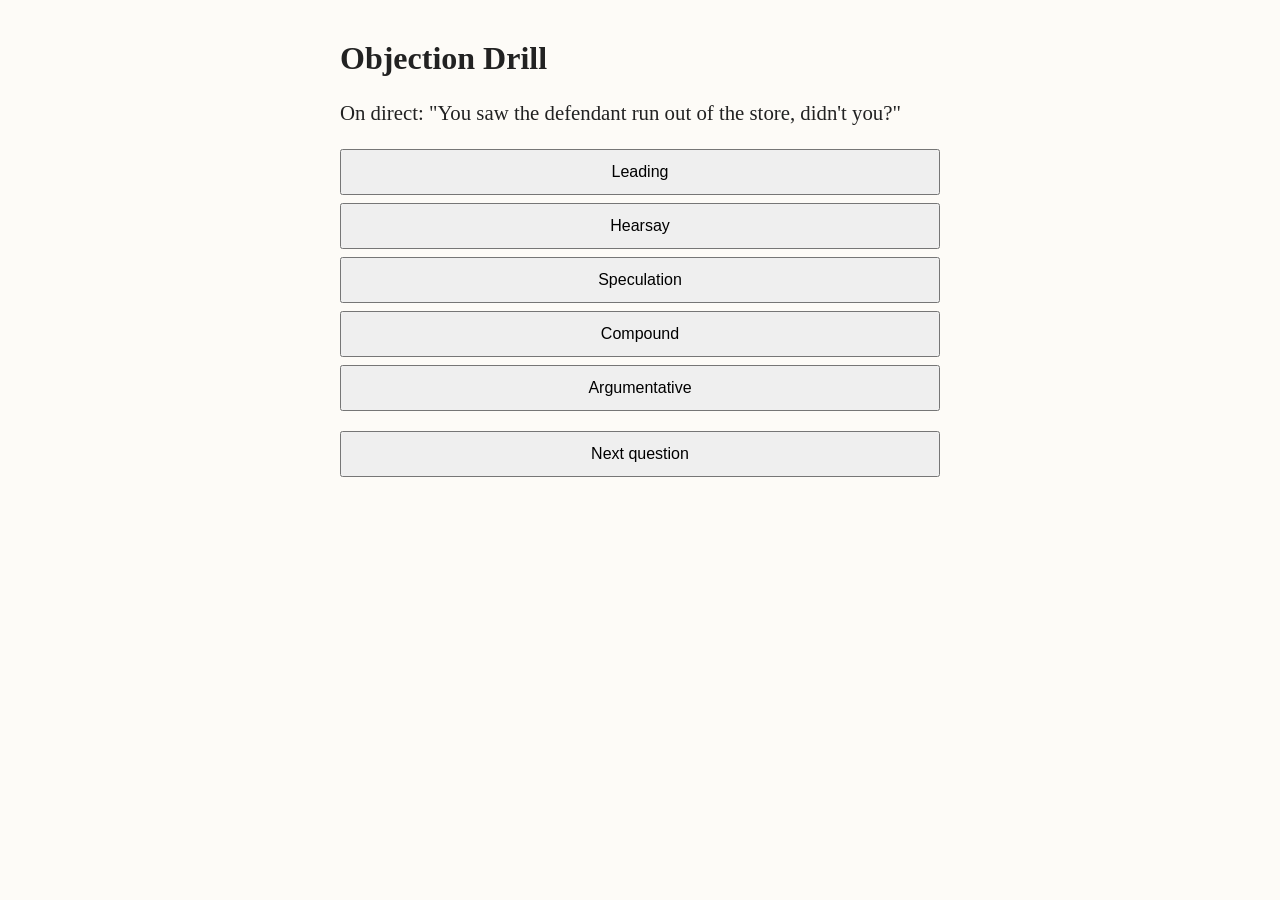
==== index.html @ 7ae77b02 "Rename objection-drill.index.html to index.html" ====
<!DOCTYPE html>
<html>
<head>
  <meta charset="utf-8">
  <meta name="viewport" content="width=device-width, initial-scale=1">
  <title>Objection Drill</title>
  <style>
    body { font-family: Georgia, serif; max-width: 600px; margin: 40px auto; padding: 0 16px; background: #fdfbf7; color: #222; }
    #question { font-size: 1.3em; margin: 24px 0; }
    button { display: block; width: 100%; margin: 8px 0; padding: 12px; font-size: 1em; cursor: pointer; }
    #feedback { margin-top: 20px; font-weight: bold; }
  </style>
</head>
<body>
  <h1>Objection Drill</h1>
  <p id="question"></p>
  <div id="choices"></div>
  <p id="feedback"></p>
  <button id="next" onclick="nextQuestion()">Next question</button>

  <script>
    // ---- STEP 1: THE DATA ----
    // This is like a Python list of dictionaries.
    // In Python: questions = [{"text": "...", "answer": "..."}, ...]
    const questions = [
      { text: "On direct: \"You saw the defendant run out of the store, didn't you?\"", answer: "Leading" },
      { text: "\"What did your neighbor tell you about the fight?\"", answer: "Hearsay" },
      { text: "\"What was the defendant thinking when he left?\"", answer: "Speculation" },
      { text: "\"Isn't it true you were at the bar, and you had five drinks?\"", answer: "Compound" },
      { text: "\"How can you possibly expect the jury to believe that?\"", answer: "Argumentative" }
    ];

    const objections = ["Leading", "Hearsay", "Speculation", "Compound", "Argumentative"];

    let current = 0;   // which question we're on (like an index in Python)

    // ---- STEP 2: SHOW A QUESTION ----
    // A function, just like Python's "def show_question():"
    function showQuestion() {
      const q = questions[current];
      document.getElementById("question").textContent = q.text;
      document.getElementById("feedback").textContent = "";

      const box = document.getElementById("choices");
      box.innerHTML = "";                      // clear old buttons

      for (const name of objections) {         // Python: for name in objections:
        const btn = document.createElement("button");
        btn.textContent = name;
        btn.onclick = function () { checkAnswer(name); };
        box.appendChild(btn);
      }
    }

    // ---- STEP 3: CHECK THE ANSWER ----
    function checkAnswer(choice) {
      const correct = questions[current].answer;
      const feedback = document.getElementById("feedback");
      if (choice === correct) {                // Python: if choice == correct:
        feedback.textContent = "Sustained! Correct: " + correct;
      } else {
        feedback.textContent = "Overruled. The answer was: " + correct;
      }
    }

    // ---- STEP 4: MOVE ON ----
    function nextQuestion() {
      current = (current + 1) % questions.length;   // wraps back to 0 at the end
      showQuestion();
    }

    showQuestion();   // run once when the page loads
  </script>
</body>
</html>
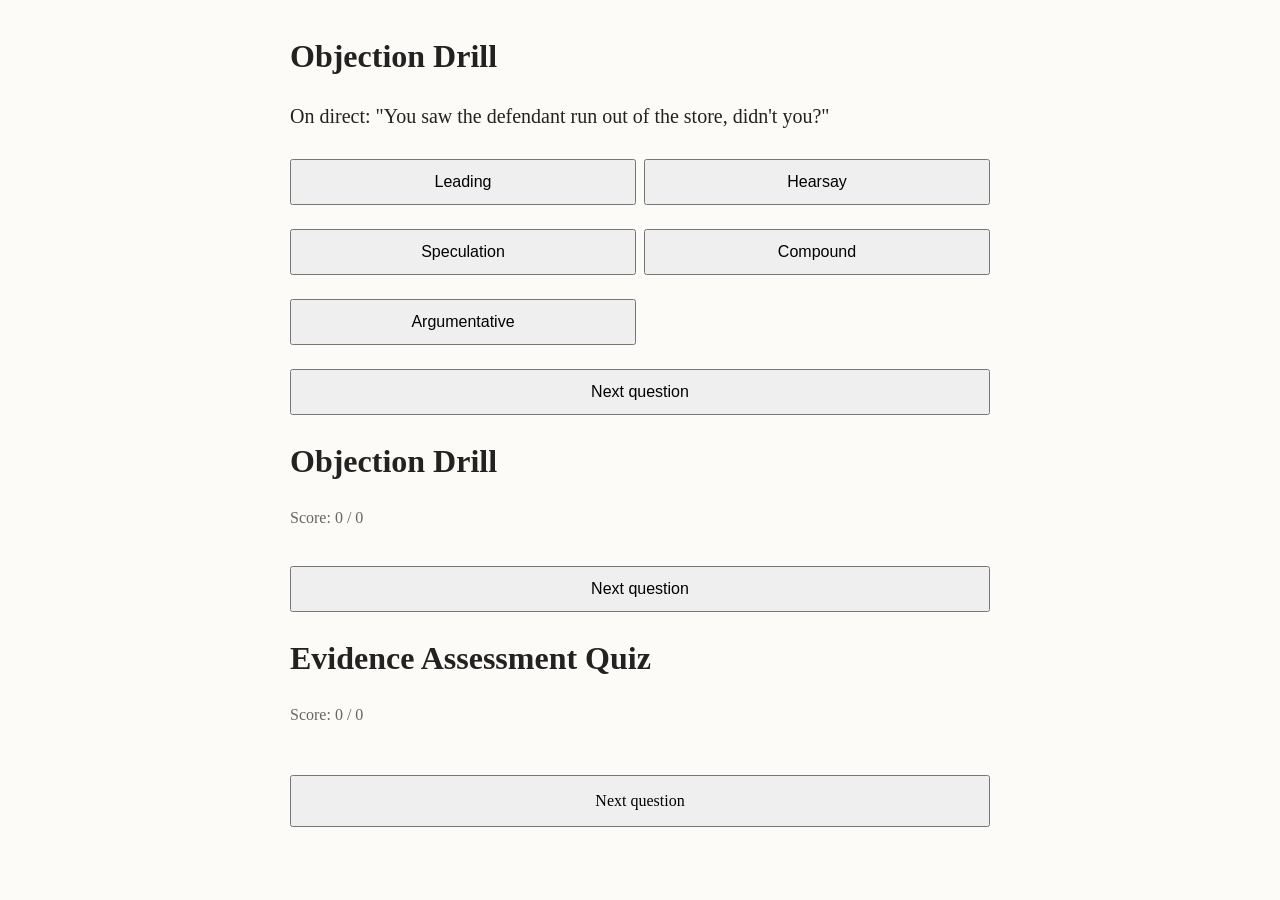
==== commit 573e038f: "Update print statement from 'Hello' to 'Goodbye'" ====
--- a/index.html
+++ b/index.html
@@ -71,5 +71,787 @@
 
     showQuestion();   // run once when the page loads
   </script>
+  <!DOCTYPE html>
+<html>
+<head>
+  <meta charset="utf-8">
+  <meta name="viewport" content="width=device-width, initial-scale=1">
+  <title>Objection Drill</title>
+  <style>
+    body { font-family: Georgia, serif; max-width: 640px; margin: 32px auto; padding: 0 16px; background: #fdfbf7; color: #222; }
+    #question { font-size: 1.25em; margin: 20px 0; }
+    #choices { display: grid; grid-template-columns: 1fr 1fr; gap: 8px; }   /* NEW: 2-column buttons */
+    button { padding: 12px; font-size: 1em; cursor: pointer; }
+    #next { display: block; width: 100%; margin-top: 16px; }
+    #feedback { margin-top: 20px; font-weight: bold; }
+    #score { color: #666; }
+    #missed li { margin-bottom: 8px; }
+  </style>
+</head>
+<body>
+  <h1>Objection Drill</h1>
+  <p id="score">Score: 0 / 0</p>
+  <p id="question"></p>
+  <div id="choices"></div>
+  <p id="feedback"></p>
+  <p id="explain"></p>
+  <ul id="missed"></ul>                          <!-- NEW: review list at end of round -->
+  <button id="next" onclick="nextQuestion()">Next question</button>
+
+  <script>
+    // ---- STEP 1: THE DATA ----
+    // To add a question: copy one { ... } block, paste it, edit it, and keep the commas between blocks.
+    const questions = [
+      // Leading
+      { text: "On direct: \"You saw the defendant run out of the store, didn't you?\"",
+        answer: "Leading", rule: "FRE 611(c)",
+        why: "The question suggests the answer. Leading questions generally aren't allowed on direct." },
+      { text: "On direct: \"The light was red when the car entered the intersection, correct?\"",
+        answer: "Leading", rule: "FRE 611(c)",
+        why: "The attorney is supplying the fact (red light) and asking the witness to agree." },
+
+      // Hearsay
+      { text: "\"What did your neighbor tell you about the fight?\"",
+        answer: "Hearsay", rule: "FRE 801(c), 802",
+        why: "It asks for an out-of-court statement, offered to prove what happened in the fight." },
+      { text: "\"What did your coworker tell you the next day about who took the money?\"",
+        answer: "Hearsay", rule: "FRE 801(c), 802",
+        why: "An out-of-court statement offered to prove who took the money, made a day later, so no obvious exception applies." },
+
+      // Speculation
+      { text: "\"What was the defendant thinking when he left?\"",
+        answer: "Speculation", rule: "FRE 602",
+        why: "The witness has no personal knowledge of what's in someone else's head." },
+      { text: "\"Why do you think your boss fired Ms. Lee?\"",
+        answer: "Speculation", rule: "FRE 602",
+        why: "It asks the witness to guess at another person's motive." },
+
+      // Compound
+      { text: "\"Isn't it true you were at the bar, and you had five drinks?\"",
+        answer: "Compound", rule: "FRE 611(a)",
+        why: "Two questions in one. A single \"yes\" wouldn't tell the jury which part it answers." },
+      { text: "\"Did you lock the door and turn on the alarm before you left?\"",
+        answer: "Compound", rule: "FRE 611(a)",
+        why: "Two separate facts. The witness might have done one but not the other." },
+
+      // Argumentative
+      { text: "On cross: \"How can you possibly expect the jury to believe that?\"",
+        answer: "Argumentative", rule: "FRE 611(a)",
+        why: "It argues with the witness instead of asking for facts." },
+      { text: "On cross: \"You're just making this up as you go, aren't you?\"",
+        answer: "Argumentative", rule: "FRE 611(a)",
+        why: "It attacks the witness rather than asking about a fact. Save that for closing." },
+
+      // Relevance
+      { text: "In a car-accident trial: \"What's your favorite sports team?\"",
+        answer: "Relevance", rule: "FRE 401, 402",
+        why: "It doesn't make any fact of consequence in the case more or less likely." },
+      { text: "In a theft trial: \"How many siblings do you have?\"",
+        answer: "Relevance", rule: "FRE 401, 402",
+        why: "Nothing connects the witness's family size to whether the theft happened." },
+
+      // Narrative
+      { text: "On direct: \"Tell the jury everything that happened that whole week.\"",
+        answer: "Narrative", rule: "FRE 611(a)",
+        why: "It invites a long, open-ended story, so opposing counsel can't object to problems before they come out." },
+
+      // Asked and answered
+      { text: "The witness has already said twice that the car was blue. Again: \"What color was the car?\"",
+        answer: "Asked and Answered", rule: "FRE 611(a)",
+        why: "Repeating a question that's already been answered wastes time and can badger the witness." },
+
+      // Foundation
+      { text: "With no questions about it first: \"Your Honor, I move Exhibit 4, a text message, into evidence.\"",
+        answer: "Lack of Foundation", rule: "FRE 901",
+        why: "No witness has authenticated the exhibit, e.g. who sent it and how they know." },
+
+      // Character evidence
+      { text: "Assault trial. The prosecutor asks, before the defense has offered any character evidence: \"What is the defendant's reputation for violence?\"",
+        answer: "Improper Character", rule: "FRE 404(a)",
+        why: "The prosecution can't use bad character to show the defendant acted that way, unless the defense opens the door first." },
+
+      // Beyond the scope
+      { text: "Direct covered only what the witness saw at the crash. On cross: \"Tell us about your business deals with the plaintiff last year.\"",
+        answer: "Beyond the Scope", rule: "FRE 611(b)",
+        why: "Cross is limited to the subject of direct, plus credibility." },
+
+      // Vague
+      { text: "\"Did you see him around then?\"",
+        answer: "Vague", rule: "FRE 611(a)",
+        why: "\"Him\" and \"around then\" are unclear, so the answer won't mean anything definite." }
+    ];
+
+    const objections = ["Leading", "Hearsay", "Speculation", "Compound", "Argumentative",
+                        "Relevance", "Narrative", "Asked and Answered", "Lack of Foundation",
+                        "Improper Character", "Beyond the Scope", "Vague"];
+
+    // Shuffle the questions (like random.shuffle in Python)
+    questions.sort(() => Math.random() - 0.5);
+
+    let current = 0;
+    let right = 0;
+    let attempts = 0;
+    let answered = false;
+    let missed = [];     // NEW: an empty list, like missed = [] in Python
+
+    // ---- STEP 2: SHOW A QUESTION ----
+    function showQuestion() {
+      const q = questions[current];
+      document.getElementById("question").textContent =
+        "(" + (current + 1) + " of " + questions.length + ") " + q.text;
+      document.getElementById("feedback").textContent = "";
+      document.getElementById("explain").textContent = "";
+      document.getElementById("missed").innerHTML = "";
+      document.getElementById("next").textContent = "Next question";
+      answered = false;
+
+      const box = document.getElementById("choices");
+      box.innerHTML = "";
+      for (const name of objections) {
+        const btn = document.createElement("button");
+        btn.textContent = name;
+        btn.onclick = function () { checkAnswer(name); };
+        box.appendChild(btn);
+      }
+    }
+
+    // ---- STEP 3: CHECK THE ANSWER ----
+    function checkAnswer(choice) {
+      if (answered) return;
+      answered = true;
+      attempts = attempts + 1;
+
+      const q = questions[current];
+      const feedback = document.getElementById("feedback");
+      if (choice === q.answer) {
+        right = right + 1;
+        feedback.textContent = "Sustained! " + q.answer + " (" + q.rule + ")";
+      } else {
+        feedback.textContent = "Overruled. The answer was " + q.answer + " (" + q.rule + ")";
+        missed.push(q);  // NEW: push = Python's append
+      }
+      document.getElementById("explain").textContent = q.why;
+      document.getElementById("score").textContent = "Score: " + right + " / " + attempts;
+    }
+
+    // ---- STEP 4: MOVE ON ----
+    function nextQuestion() {
+      current = current + 1;
+      if (current < questions.length) {
+        showQuestion();
+      } else {
+        endRound();
+      }
+    }
+
+    // ---- STEP 5: END OF ROUND ----
+    function endRound() {
+      document.getElementById("question").textContent =
+        "Round over! You got " + right + " out of " + questions.length + ".";
+      document.getElementById("choices").innerHTML = "";
+      document.getElementById("feedback").textContent =
+        missed.length > 0 ? "Review the ones you missed:" : "Perfect round!";
+      document.getElementById("explain").textContent = "";
+
+      // NEW: list each missed question with its answer
+      const list = document.getElementById("missed");
+      list.innerHTML = "";
+      for (const q of missed) {
+        const item = document.createElement("li");
+        item.textContent = q.text + " → " + q.answer + " (" + q.rule + ")";
+        list.appendChild(item);
+      }
+
+      // Reset for the next round
+      questions.sort(() => Math.random() - 0.5);
+      current = -1;
+      right = 0;
+      attempts = 0;
+      missed = [];
+      document.getElementById("score").textContent = "Score: 0 / 0";
+      document.getElementById("next").textContent = "Play again";
+    }
+
+    showQuestion();
+  </script>
 </body>
 </html>
+</body>
+</html>
+<!DOCTYPE html>
+<html>
+<head>
+  <meta charset="utf-8">
+  <meta name="viewport" content="width=device-width, initial-scale=1">
+  <title>Evidence Assessment Quiz</title>
+  <style>
+    body { font-family: Georgia, serif; max-width: 700px; margin: 32px auto; padding: 0 16px; background: #fdfbf7; color: #222; line-height: 1.5; }
+    #stem { white-space: pre-wrap; margin: 16px 0; }
+    .choice { display: block; width: 100%; text-align: left; margin: 8px 0; padding: 12px; font: inherit; cursor: pointer; background: #fff; border: 1px solid #bbb; border-radius: 6px; }
+    .choice.right { background: #dff3e1; border-color: #3a8a45; }
+    .choice.wrong { background: #f8dede; border-color: #b33; }
+    #feedback { font-weight: bold; margin-top: 16px; }
+    #check { background: #fff4d6; border-left: 4px solid #d9a400; padding: 8px 12px; display: none; }
+    #score { color: #666; }
+    .nav { display: flex; gap: 8px; margin-top: 16px; }
+    .nav button { flex: 1; padding: 12px; font: inherit; cursor: pointer; }
+    #missed li { margin-bottom: 10px; }
+  </style>
+</head>
+<body>
+  <h1>Evidence Assessment Quiz</h1>
+  <p id="score">Score: 0 / 0</p>
+  <p id="progress"></p>
+  <div id="stem"></div>
+  <div id="choices"></div>
+  <p id="feedback"></p>
+  <p id="explain"></p>
+  <p id="check"></p>
+  <ul id="missed"></ul>
+  <div class="nav">
+    <button id="next" onclick="nextQuestion()">Next question</button>
+    <button id="retry" onclick="retryMissed()" style="display:none">Retry missed only</button>
+  </div>
+
+  <script>
+    // ---- THE DATA ----
+    // Each question: n (number), stem, choices (A-D), answer (0=A, 1=B, 2=C, 3=D),
+    // rule, why, and check (a note if the answer key should be double-checked, or null).
+    const allQuestions = [
+ {
+  "n": 1,
+  "stem": "While driving to work, a woman was rear-ended when she pulled up to a stoplight. The woman suffered serious injuries to her neck, and she was forced to miss several months of work. She sued the driver of the other vehicle for damages resulting from her physical injuries and loss of income. At trial, the woman’s attorney calls the defendant’s coworker to the stand. In response to an unrelated question, the coworker testifies that the defendant is careless when he drives. The defendant’s attorney objects and moves to strike the testimony.\n\nThe motion to strike should be",
+  "choices": [
+   "granted since the testimony suggests a propensity and is unduly prejudicial.",
+   "granted because the testimony is irrelevant.",
+   "denied because the objection was late.",
+   "denied because propensity evidence is admissible when character is at issue."
+  ],
+  "answer": 0,
+  "rule": "FRE 404(a)(1)",
+  "why": "Testimony that the defendant is a careless driver is character evidence offered to show he acted carelessly this time. That's barred propensity evidence, and character isn't an element of a negligence claim.",
+  "check": null
+ },
+ {
+  "n": 2,
+  "stem": "A plaintiff sued a defendant for battery. The plaintiff and the defendant were in a barroom altercation, during which the defendant punched the plaintiff in the chest. Prior to trial, the defendant concedes the plaintiff’s damages, and only contests liability. At trial, the plaintiff’s attorney attempts to introduce pictures of the plaintiff’s injuries. The defense attorney objects.\n\nUnder California law, the proffered evidence should be",
+  "choices": [
+   "excluded because it is irrelevant.",
+   "excluded because it is prejudicial to the defendant.",
+   "admitted because the defendant did not concede damages in her answer to the plaintiff’s complaint.",
+   "admitted because the pictures are probative of the severity of the plaintiff’s injuries."
+  ],
+  "answer": 0,
+  "rule": "Cal. Evid. Code §§ 210, 350",
+  "why": "Under California law, relevant evidence must bear on a disputed fact. The defendant conceded damages, so photos offered to show the injuries go to an undisputed issue and are irrelevant.",
+  "check": "California-specific. Under the FRE, conceded facts can still be relevant (403 does the work instead)."
+ },
+ {
+  "n": 3,
+  "stem": "A defendant was charged with possession of a controlled substance with intent to sell. The defendant denies that he possessed a controlled substance. At trial, during its case-in-chief, the prosecution proffers evidence that the defendant was previously convicted in federal court of selling a controlled substance in interstate commerce. Defense counsel objects.\n\nThe trial court should",
+  "choices": [
+   "overrule the objection because the evidence has probative value.",
+   "overrule the objection because the evidence shows the plaintiff’s propensity to commit related offenses.",
+   "overrule the objection because the defendant opened the door to the evidence.",
+   "sustain the objection."
+  ],
+  "answer": 3,
+  "rule": "FRE 404(b)(1)",
+  "why": "The prior conviction is offered in the case-in-chief to show the defendant is the kind of person who deals drugs. That's propensity. He hasn't testified or offered character evidence, so the door isn't open.",
+  "check": null
+ },
+ {
+  "n": 4,
+  "stem": "A man was injured while riding a rollercoaster. The man sued the ride’s operator, claiming that she failed to properly secure his over-the-shoulder restraint. The operator filed a third-party complaint against the rollercoaster’s manufacturer, alleging a product defect. At trial, the operator plans to introduce video footage from a security camera. The operator makes an offer of proof, claiming that the footage shows that on the 50 occasions leading up to the accident, she properly fastened riders’ restraints and double-checked that they were secure. The video cuts out just as the man is boarding the ride, and thus does not confirm if the operator properly secured the man’s restraint on the subject occasion.\n\nThe video footage should be",
+  "choices": [
+   "admitted because it tends to prove the operator’s habit of properly securing riders’ restraints.",
+   "admitted because it shows the operator is a responsible and careful employee.",
+   "excluded because evidence of specific acts of conduct is inadmissible.",
+   "excluded because it is irrelevant to the operator’s interactions with the man who was injured."
+  ],
+  "answer": 0,
+  "rule": "FRE 406",
+  "why": "Fifty consecutive, consistent instances of the same specific act show a routine practice, which is habit. Habit is admissible to prove she acted the same way on this occasion.",
+  "check": null
+ },
+ {
+  "n": 5,
+  "stem": "While shopping in the garden section of a home improvement store, the plaintiff slipped and fell in a puddle of water, injuring her knee and back. Plaintiff sued the store for negligence. The store claimed the plaintiff was comparatively negligent. At trial, during cross-examination, the defendant’s attorney asks the plaintiff, “Isn’t it true that you were running through the aisle when you fell?” The plaintiff’s attorney objects to the form of the question.\n\nThe trial judge should",
+  "choices": [
+   "sustain the objection because the question is argumentative.",
+   "sustain the objection because the question is leading.",
+   "overrule the objection because it is permissible on cross-examination.",
+   "overrule the objection because the plaintiff has firsthand knowledge of whether she was running."
+  ],
+  "answer": 2,
+  "rule": "FRE 611(c)",
+  "why": "Leading questions are ordinarily allowed on cross-examination. Nothing about this question is argumentative.",
+  "check": null
+ },
+ {
+  "n": 6,
+  "stem": "A patient was seriously injured during a routine cataract surgery. The patient sued the eye surgeon for medical malpractice, alleging that the doctor failed to use the applicable standard of care when conducting the surgery. While questioning a fellow ophthalmologist at the defendant’s practice, the patient’s attorney asks, “Doctor, among your colleagues, is the defendant considered to be an ordinarily skillful and learned ophthalmologist?”\n\nThe question is",
+  "choices": [
+   "proper because the solicited testimony would tend to make it more or less likely that the defendant was negligent when he conducted the surgery.",
+   "proper because the plaintiff may solicit reputation testimony in his case-in-chief.",
+   "improper because the witness’s answer would be irrelevant.",
+   "improper because the solicited testimony is prohibited character evidence."
+  ],
+  "answer": 3,
+  "rule": "FRE 404(a)(1), 405",
+  "why": "Reputation among colleagues for being 'skillful and learned' is character evidence offered to prove the doctor acted with care during this surgery. Character isn't an element of malpractice, so it's barred.",
+  "check": null
+ },
+ {
+  "n": 7,
+  "stem": "A defendant was charged with murder. The defendant is a butcher by trade, and it is crucial to the prosecution’s case to prove that the victim was stabbed to death with a butcher’s knife. The prosecution calls a police officer to the stand. The deputy district attorney marks a photograph of the murder victim for identification and is ready to question the officer. Before the prosecutor proceeds, defense counsel objects to the use of the photo, which shows 14 stab wounds to the victim’s body. Defense counsel points to other evidence that has definitively established that the victim was stabbed with a butcher’s knife.\n\nThe photo is",
+  "choices": [
+   "admissible for the limited purpose of showing that the stab wounds resulted from a butcher’s knife.",
+   "admissible because it is relevant to the prosecution’s case, and all relevant evidence is admissible.",
+   "admissible because the photo would not be cumulative or prejudicial.",
+   "inadmissible under Federal Rule of Evidence 403."
+  ],
+  "answer": 3,
+  "rule": "FRE 403",
+  "why": "Other evidence has already definitively proved the butcher-knife point, so the photo's probative value is minimal. The gruesome 14-wound image creates a danger of unfair prejudice and is cumulative.",
+  "check": null
+ },
+ {
+  "n": 8,
+  "stem": "A defendant was charged with a gang-related murder. The defendant is accused of shooting a member of a rival gang in a drive-by. At trial, the prosecution introduced evidence that plainly established that the defendant holds a deep animosity toward members of the rival gang. The prosecutor then calls a witness to the stand, and attempts to solicit testimony that, on a separate occasion, the defendant assaulted a member of the rival gang, causing him serious bodily injury. Defense counsel objects, and the prosecutor replies that the testimony shows motive.\n\nThe testimonial evidence should be",
+  "choices": [
+   "admitted as probative of a fact of consequence to the case.",
+   "excluded because evidence of past bad acts may never be introduced.",
+   "excluded because its probative value is substantially outweighed by the danger of unfair prejudice and needlessly presenting cumulative evidence.",
+   "excluded for violating the propensity rule."
+  ],
+  "answer": 2,
+  "rule": "FRE 403, 404(b)(2)",
+  "why": "Motive is a proper 404(b) purpose, but motive has already been plainly established. The prior assault adds little and carries heavy prejudice, so 403 excludes it as cumulative and unfairly prejudicial.",
+  "check": null
+ },
+ {
+  "n": 9,
+  "stem": "A woman was driving down an interstate highway when a man swerved into her lane, causing a crash. The woman suffered physical injuries and damage to her vehicle.\n\nOne month after the accident, the man sent the woman a letter, in which he stated, “Please send me the bill for any medical expenses your insurance failed to cover. I’m also willing to talk with you about any other financial harm you’ve suffered. I’m sure we can reach an agreement here and avoid the hassle of going to court.”\n\nThe woman later filed a lawsuit, claiming the man’s negligence caused the automobile accident.\n\nAt trial, the plaintiff attempts to introduce the letter she received from the man. The defense objects.\n\nThe evidence should be",
+  "choices": [
+   "admitted because the evidence is probative.",
+   "admitted because the evidence makes it more likely that the man caused the accident, since it tends to prove consciousness of guilt.",
+   "excluded because the evidence is not admissible to prove the plaintiff’s claim or liability for her injuries.",
+   "excluded because the evidence does not comply with the Best Evidence Rule."
+  ],
+  "answer": 2,
+  "rule": "FRE 408, 409",
+  "why": "The letter offers to pay medical expenses (409) and proposes a settlement to avoid court (408). Neither is admissible to prove liability.",
+  "check": null
+ },
+ {
+  "n": 10,
+  "stem": "A judge attended a local men’s club meeting. In introducing the judge to the club’s members, the club president said, “Gentlemen, I take great pleasure in presenting the judge, who we all know is the best judge money can buy!”\n\nThe judge sued the club president for slander. If the club president pleads truth as a defense, he may NOT properly introduce evidence to show",
+  "choices": [
+   "the judge has a reputation for dishonesty in the community.",
+   "the judge was convicted of bribery three years earlier.",
+   "the judge, though not convicted, embezzled money from a former employer before being elected to the bench.",
+   "the judge was convicted for felony assault 12 years earlier."
+  ],
+  "answer": 3,
+  "rule": "FRE 405(b), 401",
+  "why": "The statement accuses the judge of being corrupt, so his character for honesty is an essential element of the truth defense and may be proved by reputation, opinion or specific acts. A felony assault conviction says nothing about corruption, so it's irrelevant.",
+  "check": null
+ },
+ {
+  "n": 11,
+  "stem": "A man is on trial for securities fraud. He takes the stand to testify on his own behalf. On direct examination, the defense attorney proffers evidence of the man’s good character.\n\nUpon objection by the prosecution, which of the following statements is correct?",
+  "choices": [
+   "The defendant may introduce evidence to show that he is generous.",
+   "The defendant may introduce evidence to show that he is honest.",
+   "The defendant may not introduce evidence to show honesty because character evidence is inadmissible.",
+   "The defendant may not introduce evidence of generosity unless it is inquired into on cross-examination."
+  ],
+  "answer": 1,
+  "rule": "FRE 404(a)(2)(A)",
+  "why": "A criminal defendant may offer evidence of a pertinent character trait. Honesty is pertinent to securities fraud. Generosity isn't.",
+  "check": null
+ },
+ {
+  "n": 12,
+  "stem": "A defendant was charged with possession of a controlled substance. The defendant concedes possession, but contends that he was unaware the substance was a controlled substance. At trial, the prosecution proffers evidence that the defendant sold controlled substances on two prior occasions. The court agrees that the evidence is admissible to show the defendant’s knowledge.\n\nUnder California law, which of the following statements is correct?",
+  "choices": [
+   "The evidence is admissible only if the jury could reasonably conclude beyond a reasonable doubt that the defendant committed the prior offenses.",
+   "The evidence is admissible, provided that the court finds that the prosecution proved by a preponderance of the evidence that the defendant committed the prior offenses.",
+   "The evidence is admissible if the jury could reasonably find that the defendant committed the prior offenses by a preponderance of the evidence.",
+   "The evidence is admissible only if prosecution proves by clear and convincing evidence that the defendant committed the prior offenses."
+  ],
+  "answer": 2,
+  "rule": "Cal. Evid. Code § 403; People v. Garceau",
+  "why": "Prior acts offered for a non-propensity purpose like knowledge come in if the jury could reasonably find, by a preponderance of the evidence, that the defendant committed them. The FRE standard under Huddleston is the same.",
+  "check": "California-specific. Check your notes on the exact case your professor uses."
+ },
+ {
+  "n": 13,
+  "stem": "A woman is charged with tax fraud. She wishes to offer evidence that she was honest while she was running for mayor. During her political campaign, the woman refused to lie about a psychiatric problem that she had endured in the past, and her honesty cost her the election. The woman was quoted as saying, “If I had lied, I would be mayor today; but that is no way to win an election.”\n\nIf the prosecutor objects, what is the BEST argument he can make to the judge?",
+  "choices": [
+   "Character evidence is not admissible unless character is at issue.",
+   "One incident is insufficient to prove character.",
+   "The evidence is a waste of time.",
+   "This is an impermissible way for the defendant to prove character."
+  ],
+  "answer": 3,
+  "rule": "FRE 405(a)",
+  "why": "When character isn't an essential element, a defendant proves a pertinent trait only by reputation or opinion. Specific instances, like refusing to lie during the campaign, are an improper method.",
+  "check": null
+ },
+ {
+  "n": 14,
+  "stem": "The driver of a vehicle, while making a right turn at a four-way stop, hit a pedestrian in a crosswalk. The pedestrian sued for personal-injury damages. At trial, the driver testifies that he pulled up to the stop sign at a reasonable speed, came to a complete stop, then proceeded to make a right turn. In a follow-up question, the pedestrian’s attorney asks, “After you screeched to a halt, did you look right before making the turn?” Opposing counsel objects.\n\nThe question is",
+  "choices": [
+   "proper because the driver is a hostile witness.",
+   "proper because the driver opened the door to the question.",
+   "improper because it mischaracterizes the driver’s testimony.",
+   "improper because it is ambiguous."
+  ],
+  "answer": 2,
+  "rule": "FRE 611(a)",
+  "why": "The driver testified he stopped at a reasonable speed. 'After you screeched to a halt' mischaracterizes that testimony and assumes a fact not in evidence.",
+  "check": null
+ },
+ {
+  "n": 15,
+  "stem": "In an automobile accident case, the defendant claims that the plaintiff was comparatively negligent by driving at an excessive speed. The defendant’s attorney calls its first witness, who was standing along the side of the road when the parties’ cars collided. The defendant’s attorney asks the witness, “In your estimation, was the plaintiff traveling at a speed of about 50 m.p.h. at the time of the accident?” The plaintiff’s attorney objects.\n\nThe trial judge should",
+  "choices": [
+   "overrule the objection because the judge may take judicial notice of the speed limit within the jurisdiction.",
+   "overrule the objection if the witness has already been shown to be an experienced driver who was able to estimate the approximate speed of moving vehicles.",
+   "sustain the objection if the witness has not been qualified as an expert.",
+   "sustain the objection because the question is leading and the witness is not an adverse witness."
+  ],
+  "answer": 3,
+  "rule": "FRE 611(c)",
+  "why": "This is direct examination of a friendly witness, and the question suggests the answer (50 m.p.h.). Lay witnesses can estimate speed under 701, but the form of this question is leading.",
+  "check": null
+ },
+ {
+  "n": 16,
+  "stem": "A defendant was charged with killing a victim at a rest stop. The defendant claimed that he acted in self-defense when he was attacked by the victim. At trial, the defendant calls a witness who testifies that he saw the altercation and that the victim was the first aggressor. The witness further testifies that he has known the defendant for 10 years and that the defendant is a peaceable man. The prosecutor then offers the testimony of the victim’s brother-in-law, who proposes to testify that the victim was a peaceable person.\n\nUpon objection by defense counsel, the brother-in-law’s testimony is",
+  "choices": [
+   "admissible for the purpose of repudiating the defendant’s contention that he was a peaceable person.",
+   "admissible for the purpose of rebutting the defendant’s claim that the victim was the first aggressor.",
+   "inadmissible because the victim’s character cannot be proved by the brother-in-law’s opinion testimony.",
+   "inadmissible because the defendant did not directly attack the victim’s character."
+  ],
+  "answer": 1,
+  "rule": "FRE 404(a)(2)(C)",
+  "why": "In a homicide case, once the defense offers evidence that the victim was the first aggressor, the prosecution may offer evidence of the victim's peacefulness to rebut it. Opinion testimony is a proper form.",
+  "check": null
+ },
+ {
+  "n": 17,
+  "stem": "A defendant is charged with armed robbery. The prosecution introduces evidence that the perpetrator, wearing a mask, robbed the victim at gunpoint at approximately 10 pm. The defendant testifies that he was watching a movie on the night of the robbery, which started at 8:30 pm and ended at 10:45 pm. Defendant’s counsel then attempts to introduce evidence of a movie ticket stub to support the alibi defense. The prosecutor objects, arguing that the ticket stub is irrelevant because it “could have come from anywhere.”\n\nWhich of the following standards should the trial court apply in ruling on the prosecution’s objection?",
+  "choices": [
+   "Whether the evidence conclusively proves that the defendant’s alibi is true.",
+   "Whether the evidence makes it more likely than not that the defendant’s alibi is true.",
+   "Whether the evidence has any tendency to make the defendant’s alibi more probable than it would be without the evidence.",
+   "Whether a reasonable juror would find the evidence to be determinative of whether the defendant’s alibi is true."
+  ],
+  "answer": 2,
+  "rule": "FRE 401",
+  "why": "The relevance threshold is low: any tendency to make a fact of consequence more or less probable. Doubts about where the stub came from go to weight, not admissibility.",
+  "check": null
+ },
+ {
+  "n": 18,
+  "stem": "A defendant is on trial for perjury. She denies making a false statement. The prosecutor, to rebut the defense, calls the defendant’s neighbor to the stand. After the neighbor testifies about his decades-long relationship with the defendant, the prosecutor asks, “Based on your extensive interactions with the defendant, would you say she is a dishonest person?”\n\nThe witness’s answer is",
+  "choices": [
+   "admissible because the trait of honesty is pertinent to the charge of perjury.",
+   "admissible because opinion testimony, unlike specific acts of conduct, is a proper form of character evidence.",
+   "inadmissible because it violates the propensity rule.",
+   "inadmissible because the question lacks foundation."
+  ],
+  "answer": 2,
+  "rule": "FRE 404(a)(1)",
+  "why": "The prosecution can't open the door to a defendant's character. The defendant only denied the charge. She didn't offer evidence of her honesty, so the prosecution can't attack it in rebuttal.",
+  "check": "If the defendant testified, the prosecution could attack her character for truthfulness with opinion testimony under FRE 608(a), which could change the answer."
+ },
+ {
+  "n": 19,
+  "stem": "While shopping at a supermarket, a plaintiff slipped and fell in a puddle of water that had leaked from an ice machine, injuring her knee and back. The plaintiff sued the store for negligence. The store claimed the injury was not reasonably foreseeable, and that the ice machine “had worked properly.” At trial, the plaintiff sought to introduce evidence that the store replaced the ice machine two days after her fall.\n\nHow should the court rule on the admissibility of the evidence of the ice machine’s replacement?",
+  "choices": [
+   "It is admissible because it tends to show that the store was negligent by not replacing the ice machine earlier.",
+   "It is admissible because it shows that the remedial measure was feasible.",
+   "It is inadmissible under the rule regarding remedial measures.",
+   "It is inadmissible under the rule regarding offers to compromise."
+  ],
+  "answer": 2,
+  "rule": "FRE 407",
+  "why": "Replacing the machine is a subsequent remedial measure and can't be used to prove negligence. The store didn't dispute feasibility, so the feasibility exception doesn't apply.",
+  "check": null
+ },
+ {
+  "n": 20,
+  "stem": "A plaintiff sued a defendant for battery. The plaintiff and the defendant were in a barroom altercation, during which the defendant punched the plaintiff in the chest. In her answer to the plaintiff’s complaint, the defendant admitted liability but disputed the plaintiff’s alleged damages. At trial, the defendant’s attorney calls a witness to the stand and asks if the plaintiff pushed the defendant before she punched him. The plaintiff’s attorney objects.\n\nThe objection should be",
+  "choices": [
+   "sustained because the testimony is not probative of whether the defendant acted in self-defense.",
+   "sustained because the testimony is irrelevant.",
+   "overruled because the testimony’s probative value outweighs any potentially adverse effects.",
+   "overruled because self-defense is a defense to the tort of battery."
+  ],
+  "answer": 1,
+  "rule": "FRE 401, 402",
+  "why": "The defendant admitted liability, so whether the plaintiff pushed first (self-defense) no longer bears on any disputed issue. Only damages are contested.",
+  "check": null
+ },
+ {
+  "n": 21,
+  "stem": "A plaintiff was the varsity boys’ basketball coach at a local high school. After the second game of the season, the plaintiff was suddenly dismissed as the coach for undisclosed reasons. After the dismissal was made public, the local newspaper ran an article discussing the plaintiff’s tenure as coach. The article, which was written by the sports editor, stated, “The plaintiff was a bad role model and morally unfit for the coaching job.”\n\nThe plaintiff brought suit against the newspaper for defamation. At trial, the plaintiff called a player on the basketball team to testify that the plaintiff “was a good role model respected by the players.” In presenting its evidence, the newspaper calls a witness to testify. The witness proposes to testify that he saw the plaintiff give beer to players on three occasions after victories.\n\nUpon objection by the plaintiff’s attorney, the witness’s testimony is",
+  "choices": [
+   "admissible for impeachment purposes only.",
+   "admissible as substantive evidence.",
+   "inadmissible because testifying about specific instances of conduct is an impermissible method of proving character.",
+   "inadmissible to prove character, but admissible for the purpose of showing intent."
+  ],
+  "answer": 1,
+  "rule": "FRE 405(b)",
+  "why": "The article called the plaintiff a bad role model who was morally unfit. When the newspaper pleads truth, the plaintiff's character is an essential element, so specific instances like giving players beer are admissible as substantive evidence.",
+  "check": null
+ },
+ {
+  "n": 22,
+  "stem": "A defendant was charged with burglary. At approximately 2:30 a.m. on the night of the burglary, a resident of the Green Acres housing development found the defendant climbing into his house through a bedroom window. Upon seeing the resident, the defendant fled. The police arrested the defendant the next day.\n\nAt trial, the defendant testified that he had had too much to drink on the night in question, and that, believing he was outside his own home and had locked himself out, he mistakenly attempted to enter the resident’s home through the unlocked window. In response, the prosecution proposes to introduce evidence that, on two prior occasions, the defendant burglarized the homes of residents of Green Acres. The prosecution makes an offer of proof that, between 2:00 and 3:00 am, the defendant entered the houses of the two prior victims through bedroom windows, then stole the victims’ jewelry.\n\nUpon objection from the defendant’s counsel, what is the BEST counterargument the prosecution can make?",
+  "choices": [
+   "The defendant opened the door to character evidence.",
+   "The evidence shows the defendant’s modus operandi and an absence of mistake.",
+   "The prosecution may introduce evidence of past crimes to show character to rebut the defendant’s testimony.",
+   "The evidence is probative of the defendant’s propensity to commit burglary."
+  ],
+  "answer": 1,
+  "rule": "FRE 404(b)(2)",
+  "why": "The two prior burglaries in the same development, at the same hour, through bedroom windows, are distinctive enough to show modus operandi. They also directly rebut his claim that he entered by mistake.",
+  "check": null
+ },
+ {
+  "n": 23,
+  "stem": "A man was arrested and charged with sexually abusing a child. At trial, in its case-in-chief, the prosecution seeks to introduce evidence that the man was previously involved in very similar cases with other children. The prosecution argues that these past crimes help demonstrate the likelihood that the man molested the child in the present case. Defense counsel objects to the evidence regarding the other children.\n\nThe judge should find the evidence",
+  "choices": [
+   "admissible because the man’s past crimes may be introduced to show that he is more likely to have committed the crime for which he is on trial.",
+   "admissible because character may always be proven with evidence of past criminal acts.",
+   "inadmissible because past crimes may not be introduced to prove disposition to commit certain acts.",
+   "inadmissible because the prosecution cannot introduce evidence of the defendant’s bad character in its case-in-chief."
+  ],
+  "answer": 0,
+  "rule": "FRE 414(a)",
+  "why": "In a criminal child-molestation case, evidence that the defendant committed other child molestation is admissible for any relevant purpose, including propensity.",
+  "check": null
+ },
+ {
+  "n": 24,
+  "stem": "A plaintiff sued a defendant for injuries that the plaintiff suffered when he was struck by the defendant’s car. At trial, the plaintiff testified that he was walking across the street inside a crosswalk at the time the defendant’s car hit him. This incident took place in a jurisdiction that has a statute in effect requiring all motorists to stop and permit pedestrians to cross streets at designated crosswalks.\n\nThe defendant testifies that the plaintiff ran into the street outside the crosswalk. The defendant further testifies that he immediately applied his brakes when he saw the plaintiff dart into the street, but that he couldn’t stop his car in time to avoid hitting the plaintiff. In support of the defendant’s testimony, defense counsel calls a neighbor to testify that she has observed the plaintiff frequently during the many years she has lived on the street, and that the plaintiff “always crosses the street outside the crosswalk.”\n\nThe neighbor’s testimony is likely to be",
+  "choices": [
+   "admitted because it tends to show that the plaintiff was a careless person.",
+   "admitted because it is probative of the plaintiff’s habit of crossing the street outside the crosswalk.",
+   "excluded because it is impermissible evidence of character offered to prove the defendant’s conduct on a particular occasion.",
+   "excluded because the neighbor was not an eyewitness to the accident."
+  ],
+  "answer": 1,
+  "rule": "FRE 406",
+  "why": "'Always crosses the street outside the crosswalk,' observed frequently over many years, describes a specific, routine response to a repeated situation. That's habit, not general character for carelessness.",
+  "check": null
+ },
+ {
+  "n": 25,
+  "stem": "A woman and a defendant are college roommates. With the defendant’s permission, the woman borrowed the defendant’s baseball bat to use in an intramural softball game. During the game, the woman struck out with the bases loaded. Angry at herself, she flung the bat into the nearby crowd. The bat struck a fan in the face and fractured his nose.\n\nThe fan sued the defendant, alleging that she was negligent in lending her bat to her roommate when she knew the roommate was irresponsible with bats. At trial, the fan offers evidence that on three other occasions during the past year, the roommate had negligently thrown bats during other softball games.\n\nThe fan’s proffered evidence is",
+  "choices": [
+   "admissible to show that the roommate was negligent on the occasion during which he was injured.",
+   "admissible to show that the roommate was irresponsible in the use of bats.",
+   "inadmissible as improper character evidence.",
+   "inadmissible because character must be proved by reputation or opinion testimony."
+  ],
+  "answer": 1,
+  "rule": "FRE 405(b)",
+  "why": "In a negligent-entrustment claim, the roommate's irresponsibility with bats is an essential element, since the defendant allegedly knew about it. Specific instances are therefore admissible.",
+  "check": null
+ },
+ {
+  "n": 26,
+  "stem": "A defendant was charged with murder. At trial, in her opening statement, the prosecutor tells the jury that the evidence will show that the defendant broke into an office building and shot the victim at his cubicle. In her case-in-chief, the prosecutor attempts to introduce evidence that, prior to the shooting, the defendant stole the murder weapon and ammunition from a nearby firearm store. The defendant is not charged with theft. Defense counsel objects to the prosecution’s proffered evidence.\n\nThe judge should",
+  "choices": [
+   "admit the evidence if offered to prove that the defendant has a tendency to commit serious crimes.",
+   "exclude the evidence because it is irrelevant.",
+   "exclude the evidence because it violates the Dead Man’s Statute.",
+   "admit the evidence if offered to show the defendant’s planning and preparation."
+  ],
+  "answer": 3,
+  "rule": "FRE 404(b)(2)",
+  "why": "Stealing the gun and ammunition before the shooting shows planning and preparation, which are proper non-propensity purposes.",
+  "check": null
+ },
+ {
+  "n": 27,
+  "stem": "A defendant was arrested and charged with burglarizing a home. At trial, the main issue of contention is the identity of the burglar. The state called a homeowner to testify, but her identification testimony was inconclusive. The homeowner testified that she was asleep during the burglary and awoke as the burglar was fleeing, but she didn’t see the burglar’s face. The prosecution then offers evidence that, at the time of the burglary, the defendant needed money to defend himself against other burglary charges.\n\nThe proffered evidence should be",
+  "choices": [
+   "admitted without restriction as probative of motive.",
+   "admitted, provided that the court instructs the jury to limit the use of the evidence to the defendant’s motive to burglarize.",
+   "excluded as lacking any probative value.",
+   "excluded because its probative value is substantially outweighed by the risk of unfair prejudice."
+  ],
+  "answer": 3,
+  "rule": "FRE 403",
+  "why": "Financial need is weak evidence of motive, since most people need money. Here it also reveals that the defendant faces other burglary charges, so the danger of unfair prejudice substantially outweighs its probative value.",
+  "check": "Close call. Some would argue B (admit with a limiting instruction). Check how your professor treated motive and 403."
+ },
+ {
+  "n": 28,
+  "stem": "A university professor is charged with rape. The professor has known the victim, an office administrator in the History Department, for 15 years, and the two have worked together for nearly 5 years. At trial, the professor’s attorney proffers evidence that, on the night of the alleged rape, the victim had sex with a student.\n\nThe evidence is",
+  "choices": [
+   "admissible to support the defense of consent.",
+   "admissible because, under an exception to the propensity rule, a criminal defendant may always attack the victim’s character.",
+   "admissible if offered to show that the defendant was not the source of the victim’s injuries.",
+   "inadmissible for any purpose."
+  ],
+  "answer": 2,
+  "rule": "FRE 412(b)(1)(A)",
+  "why": "The rape shield rule lets the defense offer specific instances of the victim's sexual behavior to prove someone else was the source of semen, injury or other physical evidence. The consent exception covers only behavior with the defendant.",
+  "check": null
+ },
+ {
+  "n": 29,
+  "stem": "A plaintiff sued a defendant for sexual assault in federal court. Three weeks prior to trial, the defendant filed a motion requesting permission to introduce evidence of the plaintiff’s past sexual behavior. The plaintiff has not placed reputation in controversy.\n\nWhich of the following statements is correct?",
+  "choices": [
+   "The court should deny the motion because the defendant, without good cause, failed to timely file the motion.",
+   "The court should deny the motion if the probative value of the evidence is equal to the danger of unfair prejudice and harm to the plaintiff.",
+   "The court should deny the motion because evidence of past sexual behavior is always inadmissible in civil cases.",
+   "The court should grant the motion and admit the evidence if the defendant intends to introduce it via reputation testimony."
+  ],
+  "answer": 1,
+  "rule": "FRE 412(b)(2), (c)",
+  "why": "In a civil case, the evidence is admissible only if its probative value substantially outweighs the harm to the victim and unfair prejudice. If they're equal, the motion should be denied. Three weeks is timely (at least 14 days before trial), and reputation is admissible only if the victim put it in controversy.",
+  "check": null
+ },
+ {
+  "n": 30,
+  "stem": "Two cars were driving within the legal speed limit as they approached an intersection. There are no traffic lights, stop signs, or warnings posted at the intersection. Both vehicles entered the intersection simultaneously and collided. One of the drivers suffered a broken pelvis as a result of the accident. Although the other driver’s truck was slightly damaged, the other driver did not suffer any physical injuries.\n\nThereafter, the injured driver sued the city for negligence, alleging that the city failed to provide adequate warning at the intersection, which she contended is heavily traveled and particularly dangerous. At trial, the driver offers evidence that, on multiple occasions over the past five years, under substantially similar circumstances and road conditions, several other drivers were involved in similar accidents.\n\nUpon objection by the city’s attorney, the evidence should be",
+  "choices": [
+   "admitted as probative of a fact of consequence to the action.",
+   "admitted because evidence of past negligence is always admissible to prove present negligence.",
+   "excluded because the danger of confusing the issues outweighs its probative value.",
+   "excluded because it does not conclusively prove that the city was negligent."
+  ],
+  "answer": 0,
+  "rule": "FRE 401, 403",
+  "why": "Prior accidents under substantially similar conditions are relevant to show the intersection was dangerous and that the city had notice.",
+  "check": null
+ },
+ {
+  "n": 31,
+  "stem": "A man was arrested and charged with sexually abusing a child. At trial, in its case-in-chief, the prosecution seeks to introduce evidence that the man was previously accused of sexual harassment by a woman with whom he works. The prosecution argues that the past offense demonstrates the likelihood that the man molested the child in the present case. Defense counsel objects to the evidence of sexual harassment.\n\nThe judge should find the evidence",
+  "choices": [
+   "admissible because the man’s past offense may be introduced to show that he is more likely to have committed the crime for which he is on trial.",
+   "admissible because, unlike in civil cases, evidence of past wrongs may be introduced in criminal cases.",
+   "inadmissible because the probative value of the past offense is substantially outweighed by the risk of unfair prejudice.",
+   "inadmissible because evidence of past bad acts can never be introduced to prove propensity."
+  ],
+  "answer": 2,
+  "rule": "FRE 403, 404(b), 414",
+  "why": "A sexual-harassment accusation by an adult coworker isn't 'child molestation' under 414, so that propensity exception doesn't apply. D is wrong because 413-415 do allow propensity in some cases. Of the choices given, C is the best.",
+  "check": "Check this one. The real problem is that 414 doesn't reach this conduct, and none of the choices says that directly."
+ },
+ {
+  "n": 32,
+  "stem": "Two youths were charged with murdering a convenience store clerk. At trial, during direct examination, the prosecution’s witness testified that he saw the youths walking into the store as he was starting to make breakfast. The witness further testified that five minutes later, as he was sitting down to eat, he heard a gunshot.\n\nDuring cross-examination, the witness testifies that he had made eggs and grits for breakfast. Defense counsel then asks, “Sir, how could it take you five minutes to cook your grits, when it takes the entire grit-eating world 20 minutes?” The witness answers, “I don’t know. I’m a fast cook, I guess.” Defense counsel continues, “Are we to believe that boiling water soaks into a grit faster in your kitchen than on any place on the face of the earth?!” The prosecutor objects.\n\nThe question is",
+  "choices": [
+   "improper because it is argumentative.",
+   "proper because the witness is an adverse witness.",
+   "proper for impeachment purposes.",
+   "improper because it misstates the witness’s testimony."
+  ],
+  "answer": 0,
+  "rule": "FRE 611(a)",
+  "why": "Defense counsel is arguing with the witness and mocking his answer rather than asking for facts.",
+  "check": null
+ }
+];
+
+    let questions = allQuestions.slice();   // the set we're playing (like list(...) in Python)
+    let current = 0, right = 0, attempts = 0, answered = false, missed = [];
+    const letters = ["A", "B", "C", "D"];
+
+    function el(id) { return document.getElementById(id); }
+
+    function showQuestion() {
+      const q = questions[current];
+      el("progress").textContent = "Question " + q.n + "  (" + (current + 1) + " of " + questions.length + ")";
+      el("stem").textContent = q.stem;
+      el("feedback").textContent = "";
+      el("explain").textContent = "";
+      el("check").style.display = "none";
+      el("missed").innerHTML = "";
+      el("retry").style.display = "none";
+      el("next").textContent = "Next question";
+      answered = false;
+
+      const box = el("choices");
+      box.innerHTML = "";
+      q.choices.forEach(function (text, i) {
+        const btn = document.createElement("button");
+        btn.className = "choice";
+        btn.textContent = letters[i] + ". " + text;
+        btn.onclick = function () { checkAnswer(i); };
+        box.appendChild(btn);
+      });
+    }
+
+    function checkAnswer(i) {
+      if (answered) return;
+      answered = true;
+      attempts++;
+      const q = questions[current];
+      const buttons = el("choices").children;
+      buttons[q.answer].classList.add("right");
+      if (i === q.answer) {
+        right++;
+        el("feedback").textContent = "Correct: " + letters[q.answer] + "  (" + q.rule + ")";
+      } else {
+        buttons[i].classList.add("wrong");
+        el("feedback").textContent = "Not quite. The answer is " + letters[q.answer] + "  (" + q.rule + ")";
+        missed.push(q);
+      }
+      el("explain").textContent = q.why;
+      if (q.check) { el("check").textContent = "Double-check: " + q.check; el("check").style.display = "block"; }
+      el("score").textContent = "Score: " + right + " / " + attempts;
+    }
+
+    function nextQuestion() {
+      current++;
+      if (current < questions.length) showQuestion(); else endRound();
+    }
+
+    function endRound() {
+      el("progress").textContent = "";
+      el("stem").textContent = "Round over! You got " + right + " out of " + questions.length + ".";
+      el("choices").innerHTML = "";
+      el("explain").textContent = "";
+      el("check").style.display = "none";
+      el("feedback").textContent = missed.length ? "Review the ones you missed:" : "Perfect round!";
+      const list = el("missed");
+      list.innerHTML = "";
+      for (const q of missed) {
+        const li = document.createElement("li");
+        li.textContent = "Q" + q.n + ": " + letters[q.answer] + " (" + q.rule + "). " + q.why;
+        list.appendChild(li);
+      }
+      el("retry").style.display = missed.length ? "block" : "none";
+      el("next").textContent = "Start over (all 32)";
+      el("next").onclick = function () { startRound(allQuestions.slice()); };
+    }
+
+    function retryMissed() { startRound(missed.slice()); }
+
+    function startRound(set) {
+      questions = set;
+      current = 0; right = 0; attempts = 0; missed = [];
+      el("score").textContent = "Score: 0 / 0";
+      el("next").onclick = nextQuestion;
+      showQuestion();
+    }
+
+    showQuestion();
+  </script>
+</body>
+</html>
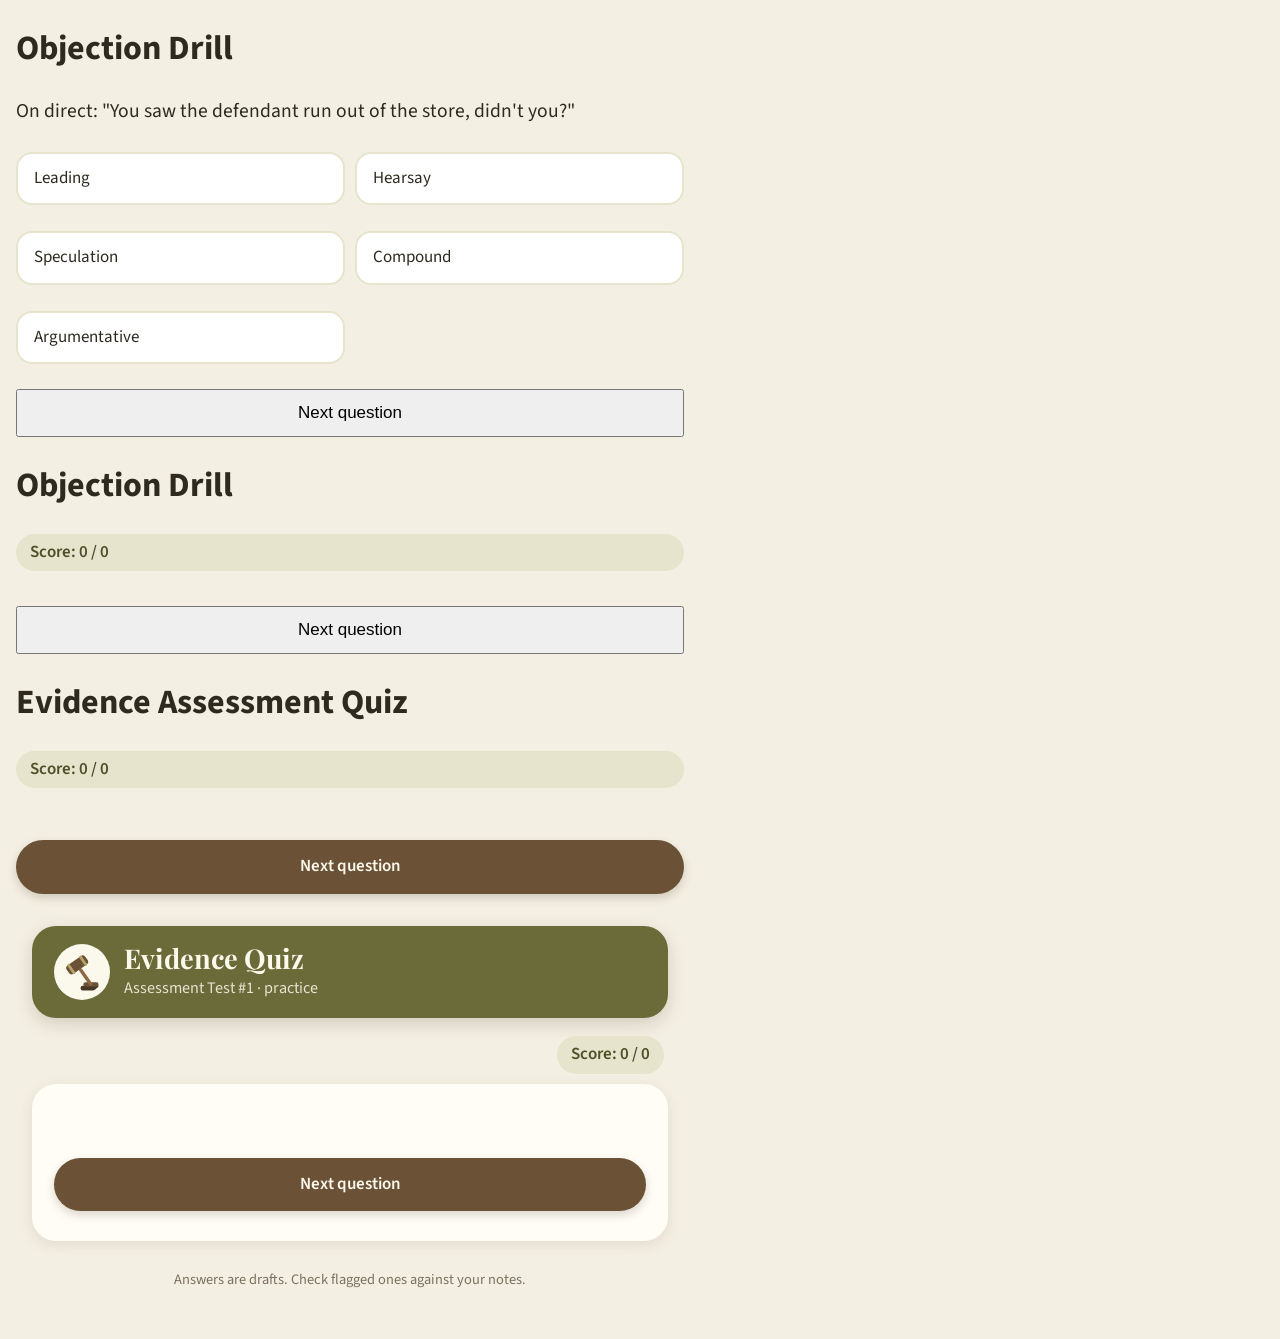
==== commit e1201c37: "Update print statement from 'Hello' to 'Goodbye'" ====
--- a/index.html
+++ b/index.html
@@ -855,3 +855,649 @@
   </script>
 </body>
 </html>
+<!DOCTYPE html>
+<html>
+<head>
+  <meta charset="utf-8">
+  <meta name="viewport" content="width=device-width, initial-scale=1">
+  <title>Evidence Quiz</title>
+  <link href="https://fonts.googleapis.com/css2?family=Playfair+Display:wght@600;700&family=Source+Sans+3:wght@400;600&display=swap" rel="stylesheet">
+  <style>
+    :root {
+      --bg: #f3efe2;          /* warm parchment */
+      --card: #fffdf6;
+      --olive: #6b6b3a;       /* main olive */
+      --olive-dark: #4f4f2a;
+      --olive-light: #e6e4cc;
+      --brown: #6b5236;
+      --brown-dark: #4a3826;
+      --gold: #b8a46a;
+      --text: #2e2a1f;
+      --muted: #7a7260;
+      --right: #e3ead0;
+      --wrong: #f1dccd;
+      --wrong-edge: #a0522d;
+    }
+    * { box-sizing: border-box; }
+    body { margin: 0; background: var(--bg); color: var(--text);
+           font-family: "Source Sans 3", system-ui, sans-serif; font-size: 17px; line-height: 1.5; }
+    .wrap { max-width: 680px; margin: 0 auto; padding: 24px 16px 48px; }
+
+    /* Header with gavel */
+    header { display: flex; align-items: center; gap: 14px; background: var(--olive); color: #fbf8ec;
+             border-radius: 24px; padding: 18px 22px; box-shadow: 0 6px 18px rgba(74,56,38,.18); }
+    header svg { width: 56px; height: 56px; flex-shrink: 0; background: #fbf8ec; border-radius: 50%; padding: 6px; }
+    header h1 { margin: 0; font-family: "Playfair Display", Georgia, serif; font-size: 1.6em; line-height: 1.1; }
+    header p { margin: 2px 0 0; opacity: .85; font-size: .95em; }
+
+    .bar { display: flex; justify-content: space-between; align-items: center; margin: 18px 4px 10px; color: var(--muted); }
+    #score { background: var(--olive-light); color: var(--olive-dark); font-weight: 600; padding: 6px 14px; border-radius: 999px; }
+
+    .card { background: var(--card); border-radius: 24px; padding: 22px; box-shadow: 0 4px 14px rgba(74,56,38,.10); }
+    #question, #stem { font-size: 1.15em; margin: 0 0 18px; white-space: pre-wrap; }
+
+    /* Rounded answer buttons */
+    #choices { display: grid; gap: 10px; }
+    .grid2 { grid-template-columns: 1fr 1fr; }
+    #choices button { font: inherit; text-align: left; padding: 12px 16px; border-radius: 16px; cursor: pointer;
+                      background: #fff; color: var(--text); border: 2px solid var(--olive-light); transition: all .15s; }
+    .grid2 button { text-align: center !important; border-radius: 999px !important; }
+    #choices button:hover { border-color: var(--olive); background: #fafaf0; }
+    #choices button.right { background: var(--right); border-color: var(--olive); }
+    #choices button.wrong { background: var(--wrong); border-color: var(--wrong-edge); }
+
+    /* Feedback with a little gavel that strikes */
+    .verdict { display: none; align-items: center; gap: 10px; margin-top: 18px; padding: 12px 16px;
+               border-radius: 18px; font-weight: 600; }
+    .verdict.show { display: flex; }
+    .verdict.ok { background: var(--right); color: var(--olive-dark); }
+    .verdict.no { background: var(--wrong); color: #7a3a1e; }
+    .verdict svg { width: 34px; height: 34px; flex-shrink: 0; }
+    .verdict.show svg g { transform-origin: 26px 24px; animation: strike .45s ease-out; }
+    @keyframes strike { 0% { transform: rotate(-35deg); } 50% { transform: rotate(-60deg); } 100% { transform: rotate(-35deg); } }
+    #explain { margin: 12px 4px 0; }
+    #check { display: none; margin-top: 12px; background: #f6edd0; border-radius: 16px; padding: 10px 14px; color: var(--brown-dark); }
+    #missed { padding-left: 20px; }
+    #missed li { margin-bottom: 10px; }
+
+    .nav { display: flex; gap: 10px; margin-top: 18px; }
+    .nav button { flex: 1; font: inherit; font-weight: 600; padding: 14px; border: none; border-radius: 999px; cursor: pointer;
+                  background: var(--brown); color: #fbf8ec; box-shadow: 0 4px 10px rgba(74,56,38,.2); }
+    .nav button:hover { background: var(--brown-dark); }
+    #retry { background: var(--olive); }
+    footer { text-align: center; color: var(--muted); font-size: .85em; margin-top: 28px; }
+  </style>
+
+</head>
+<body>
+  <div class="wrap">
+    <header>
+      <svg viewBox="0 0 64 64" aria-hidden="true"><rect x="30" y="52" width="30" height="7" rx="3" fill="#4a3826"/><rect x="34" y="47" width="22" height="6" rx="3" fill="#6b5236"/><g transform="rotate(-35 26 24)"><rect x="24" y="28" width="5" height="30" rx="2.5" fill="#8a6a45"/><rect x="10" y="14" width="33" height="15" rx="5" fill="#6b5236"/><rect x="14" y="13" width="4" height="17" rx="1.5" fill="#b8a46a"/><rect x="35" y="13" width="4" height="17" rx="1.5" fill="#b8a46a"/></g></svg>
+      <div>
+        <h1>Evidence Quiz</h1>
+        <p>Assessment Test #1 · practice</p>
+      </div>
+    </header>
+    <div class="bar">
+      <span id="progress"></span>
+      <span id="score">Score: 0 / 0</span>
+    </div>
+    <div class="card">
+      <div id="stem"></div>
+      <div id="choices"></div>
+      <div id="feedback" class="verdict"><svg viewBox="0 0 64 64" aria-hidden="true"><rect x="30" y="52" width="30" height="7" rx="3" fill="#4a3826"/><rect x="34" y="47" width="22" height="6" rx="3" fill="#6b5236"/><g transform="rotate(-35 26 24)"><rect x="24" y="28" width="5" height="30" rx="2.5" fill="#8a6a45"/><rect x="10" y="14" width="33" height="15" rx="5" fill="#6b5236"/><rect x="14" y="13" width="4" height="17" rx="1.5" fill="#b8a46a"/><rect x="35" y="13" width="4" height="17" rx="1.5" fill="#b8a46a"/></g></svg><span id="verdict-text"></span></div>
+      <p id="explain"></p>
+      <p id="check"></p>
+      <ul id="missed"></ul>
+      <div class="nav">
+        <button id="next" onclick="nextQuestion()">Next question</button>
+        <button id="retry" onclick="retryMissed()" style="display:none">Retry missed only</button>
+      </div>
+    </div>
+    <footer>Answers are drafts. Check flagged ones against your notes.</footer>
+  </div>
+  <script>
+    // ---- THE DATA ----
+    // Each question: n (number), stem, choices (A-D), answer (0=A, 1=B, 2=C, 3=D),
+    // rule, why, and check (a note if the answer key should be double-checked, or null).
+    const allQuestions = [
+ {
+  "n": 1,
+  "stem": "While driving to work, a woman was rear-ended when she pulled up to a stoplight. The woman suffered serious injuries to her neck, and she was forced to miss several months of work. She sued the driver of the other vehicle for damages resulting from her physical injuries and loss of income. At trial, the woman’s attorney calls the defendant’s coworker to the stand. In response to an unrelated question, the coworker testifies that the defendant is careless when he drives. The defendant’s attorney objects and moves to strike the testimony.\n\nThe motion to strike should be",
+  "choices": [
+   "granted since the testimony suggests a propensity and is unduly prejudicial.",
+   "granted because the testimony is irrelevant.",
+   "denied because the objection was late.",
+   "denied because propensity evidence is admissible when character is at issue."
+  ],
+  "answer": 0,
+  "rule": "FRE 404(a)(1)",
+  "why": "Testimony that the defendant is a careless driver is character evidence offered to show he acted carelessly this time. That's barred propensity evidence, and character isn't an element of a negligence claim.",
+  "check": null
+ },
+ {
+  "n": 2,
+  "stem": "A plaintiff sued a defendant for battery. The plaintiff and the defendant were in a barroom altercation, during which the defendant punched the plaintiff in the chest. Prior to trial, the defendant concedes the plaintiff’s damages, and only contests liability. At trial, the plaintiff’s attorney attempts to introduce pictures of the plaintiff’s injuries. The defense attorney objects.\n\nUnder California law, the proffered evidence should be",
+  "choices": [
+   "excluded because it is irrelevant.",
+   "excluded because it is prejudicial to the defendant.",
+   "admitted because the defendant did not concede damages in her answer to the plaintiff’s complaint.",
+   "admitted because the pictures are probative of the severity of the plaintiff’s injuries."
+  ],
+  "answer": 0,
+  "rule": "Cal. Evid. Code §§ 210, 350",
+  "why": "Under California law, relevant evidence must bear on a disputed fact. The defendant conceded damages, so photos offered to show the injuries go to an undisputed issue and are irrelevant.",
+  "check": "California-specific. Under the FRE, conceded facts can still be relevant (403 does the work instead)."
+ },
+ {
+  "n": 3,
+  "stem": "A defendant was charged with possession of a controlled substance with intent to sell. The defendant denies that he possessed a controlled substance. At trial, during its case-in-chief, the prosecution proffers evidence that the defendant was previously convicted in federal court of selling a controlled substance in interstate commerce. Defense counsel objects.\n\nThe trial court should",
+  "choices": [
+   "overrule the objection because the evidence has probative value.",
+   "overrule the objection because the evidence shows the plaintiff’s propensity to commit related offenses.",
+   "overrule the objection because the defendant opened the door to the evidence.",
+   "sustain the objection."
+  ],
+  "answer": 3,
+  "rule": "FRE 404(b)(1)",
+  "why": "The prior conviction is offered in the case-in-chief to show the defendant is the kind of person who deals drugs. That's propensity. He hasn't testified or offered character evidence, so the door isn't open.",
+  "check": null
+ },
+ {
+  "n": 4,
+  "stem": "A man was injured while riding a rollercoaster. The man sued the ride’s operator, claiming that she failed to properly secure his over-the-shoulder restraint. The operator filed a third-party complaint against the rollercoaster’s manufacturer, alleging a product defect. At trial, the operator plans to introduce video footage from a security camera. The operator makes an offer of proof, claiming that the footage shows that on the 50 occasions leading up to the accident, she properly fastened riders’ restraints and double-checked that they were secure. The video cuts out just as the man is boarding the ride, and thus does not confirm if the operator properly secured the man’s restraint on the subject occasion.\n\nThe video footage should be",
+  "choices": [
+   "admitted because it tends to prove the operator’s habit of properly securing riders’ restraints.",
+   "admitted because it shows the operator is a responsible and careful employee.",
+   "excluded because evidence of specific acts of conduct is inadmissible.",
+   "excluded because it is irrelevant to the operator’s interactions with the man who was injured."
+  ],
+  "answer": 0,
+  "rule": "FRE 406",
+  "why": "Fifty consecutive, consistent instances of the same specific act show a routine practice, which is habit. Habit is admissible to prove she acted the same way on this occasion.",
+  "check": null
+ },
+ {
+  "n": 5,
+  "stem": "While shopping in the garden section of a home improvement store, the plaintiff slipped and fell in a puddle of water, injuring her knee and back. Plaintiff sued the store for negligence. The store claimed the plaintiff was comparatively negligent. At trial, during cross-examination, the defendant’s attorney asks the plaintiff, “Isn’t it true that you were running through the aisle when you fell?” The plaintiff’s attorney objects to the form of the question.\n\nThe trial judge should",
+  "choices": [
+   "sustain the objection because the question is argumentative.",
+   "sustain the objection because the question is leading.",
+   "overrule the objection because it is permissible on cross-examination.",
+   "overrule the objection because the plaintiff has firsthand knowledge of whether she was running."
+  ],
+  "answer": 2,
+  "rule": "FRE 611(c)",
+  "why": "Leading questions are ordinarily allowed on cross-examination. Nothing about this question is argumentative.",
+  "check": null
+ },
+ {
+  "n": 6,
+  "stem": "A patient was seriously injured during a routine cataract surgery. The patient sued the eye surgeon for medical malpractice, alleging that the doctor failed to use the applicable standard of care when conducting the surgery. While questioning a fellow ophthalmologist at the defendant’s practice, the patient’s attorney asks, “Doctor, among your colleagues, is the defendant considered to be an ordinarily skillful and learned ophthalmologist?”\n\nThe question is",
+  "choices": [
+   "proper because the solicited testimony would tend to make it more or less likely that the defendant was negligent when he conducted the surgery.",
+   "proper because the plaintiff may solicit reputation testimony in his case-in-chief.",
+   "improper because the witness’s answer would be irrelevant.",
+   "improper because the solicited testimony is prohibited character evidence."
+  ],
+  "answer": 3,
+  "rule": "FRE 404(a)(1), 405",
+  "why": "Reputation among colleagues for being 'skillful and learned' is character evidence offered to prove the doctor acted with care during this surgery. Character isn't an element of malpractice, so it's barred.",
+  "check": null
+ },
+ {
+  "n": 7,
+  "stem": "A defendant was charged with murder. The defendant is a butcher by trade, and it is crucial to the prosecution’s case to prove that the victim was stabbed to death with a butcher’s knife. The prosecution calls a police officer to the stand. The deputy district attorney marks a photograph of the murder victim for identification and is ready to question the officer. Before the prosecutor proceeds, defense counsel objects to the use of the photo, which shows 14 stab wounds to the victim’s body. Defense counsel points to other evidence that has definitively established that the victim was stabbed with a butcher’s knife.\n\nThe photo is",
+  "choices": [
+   "admissible for the limited purpose of showing that the stab wounds resulted from a butcher’s knife.",
+   "admissible because it is relevant to the prosecution’s case, and all relevant evidence is admissible.",
+   "admissible because the photo would not be cumulative or prejudicial.",
+   "inadmissible under Federal Rule of Evidence 403."
+  ],
+  "answer": 3,
+  "rule": "FRE 403",
+  "why": "Other evidence has already definitively proved the butcher-knife point, so the photo's probative value is minimal. The gruesome 14-wound image creates a danger of unfair prejudice and is cumulative.",
+  "check": null
+ },
+ {
+  "n": 8,
+  "stem": "A defendant was charged with a gang-related murder. The defendant is accused of shooting a member of a rival gang in a drive-by. At trial, the prosecution introduced evidence that plainly established that the defendant holds a deep animosity toward members of the rival gang. The prosecutor then calls a witness to the stand, and attempts to solicit testimony that, on a separate occasion, the defendant assaulted a member of the rival gang, causing him serious bodily injury. Defense counsel objects, and the prosecutor replies that the testimony shows motive.\n\nThe testimonial evidence should be",
+  "choices": [
+   "admitted as probative of a fact of consequence to the case.",
+   "excluded because evidence of past bad acts may never be introduced.",
+   "excluded because its probative value is substantially outweighed by the danger of unfair prejudice and needlessly presenting cumulative evidence.",
+   "excluded for violating the propensity rule."
+  ],
+  "answer": 2,
+  "rule": "FRE 403, 404(b)(2)",
+  "why": "Motive is a proper 404(b) purpose, but motive has already been plainly established. The prior assault adds little and carries heavy prejudice, so 403 excludes it as cumulative and unfairly prejudicial.",
+  "check": null
+ },
+ {
+  "n": 9,
+  "stem": "A woman was driving down an interstate highway when a man swerved into her lane, causing a crash. The woman suffered physical injuries and damage to her vehicle.\n\nOne month after the accident, the man sent the woman a letter, in which he stated, “Please send me the bill for any medical expenses your insurance failed to cover. I’m also willing to talk with you about any other financial harm you’ve suffered. I’m sure we can reach an agreement here and avoid the hassle of going to court.”\n\nThe woman later filed a lawsuit, claiming the man’s negligence caused the automobile accident.\n\nAt trial, the plaintiff attempts to introduce the letter she received from the man. The defense objects.\n\nThe evidence should be",
+  "choices": [
+   "admitted because the evidence is probative.",
+   "admitted because the evidence makes it more likely that the man caused the accident, since it tends to prove consciousness of guilt.",
+   "excluded because the evidence is not admissible to prove the plaintiff’s claim or liability for her injuries.",
+   "excluded because the evidence does not comply with the Best Evidence Rule."
+  ],
+  "answer": 2,
+  "rule": "FRE 408, 409",
+  "why": "The letter offers to pay medical expenses (409) and proposes a settlement to avoid court (408). Neither is admissible to prove liability.",
+  "check": null
+ },
+ {
+  "n": 10,
+  "stem": "A judge attended a local men’s club meeting. In introducing the judge to the club’s members, the club president said, “Gentlemen, I take great pleasure in presenting the judge, who we all know is the best judge money can buy!”\n\nThe judge sued the club president for slander. If the club president pleads truth as a defense, he may NOT properly introduce evidence to show",
+  "choices": [
+   "the judge has a reputation for dishonesty in the community.",
+   "the judge was convicted of bribery three years earlier.",
+   "the judge, though not convicted, embezzled money from a former employer before being elected to the bench.",
+   "the judge was convicted for felony assault 12 years earlier."
+  ],
+  "answer": 3,
+  "rule": "FRE 405(b), 401",
+  "why": "The statement accuses the judge of being corrupt, so his character for honesty is an essential element of the truth defense and may be proved by reputation, opinion or specific acts. A felony assault conviction says nothing about corruption, so it's irrelevant.",
+  "check": null
+ },
+ {
+  "n": 11,
+  "stem": "A man is on trial for securities fraud. He takes the stand to testify on his own behalf. On direct examination, the defense attorney proffers evidence of the man’s good character.\n\nUpon objection by the prosecution, which of the following statements is correct?",
+  "choices": [
+   "The defendant may introduce evidence to show that he is generous.",
+   "The defendant may introduce evidence to show that he is honest.",
+   "The defendant may not introduce evidence to show honesty because character evidence is inadmissible.",
+   "The defendant may not introduce evidence of generosity unless it is inquired into on cross-examination."
+  ],
+  "answer": 1,
+  "rule": "FRE 404(a)(2)(A)",
+  "why": "A criminal defendant may offer evidence of a pertinent character trait. Honesty is pertinent to securities fraud. Generosity isn't.",
+  "check": null
+ },
+ {
+  "n": 12,
+  "stem": "A defendant was charged with possession of a controlled substance. The defendant concedes possession, but contends that he was unaware the substance was a controlled substance. At trial, the prosecution proffers evidence that the defendant sold controlled substances on two prior occasions. The court agrees that the evidence is admissible to show the defendant’s knowledge.\n\nUnder California law, which of the following statements is correct?",
+  "choices": [
+   "The evidence is admissible only if the jury could reasonably conclude beyond a reasonable doubt that the defendant committed the prior offenses.",
+   "The evidence is admissible, provided that the court finds that the prosecution proved by a preponderance of the evidence that the defendant committed the prior offenses.",
+   "The evidence is admissible if the jury could reasonably find that the defendant committed the prior offenses by a preponderance of the evidence.",
+   "The evidence is admissible only if prosecution proves by clear and convincing evidence that the defendant committed the prior offenses."
+  ],
+  "answer": 2,
+  "rule": "Cal. Evid. Code § 403; People v. Garceau",
+  "why": "Prior acts offered for a non-propensity purpose like knowledge come in if the jury could reasonably find, by a preponderance of the evidence, that the defendant committed them. The FRE standard under Huddleston is the same.",
+  "check": "California-specific. Check your notes on the exact case your professor uses."
+ },
+ {
+  "n": 13,
+  "stem": "A woman is charged with tax fraud. She wishes to offer evidence that she was honest while she was running for mayor. During her political campaign, the woman refused to lie about a psychiatric problem that she had endured in the past, and her honesty cost her the election. The woman was quoted as saying, “If I had lied, I would be mayor today; but that is no way to win an election.”\n\nIf the prosecutor objects, what is the BEST argument he can make to the judge?",
+  "choices": [
+   "Character evidence is not admissible unless character is at issue.",
+   "One incident is insufficient to prove character.",
+   "The evidence is a waste of time.",
+   "This is an impermissible way for the defendant to prove character."
+  ],
+  "answer": 3,
+  "rule": "FRE 405(a)",
+  "why": "When character isn't an essential element, a defendant proves a pertinent trait only by reputation or opinion. Specific instances, like refusing to lie during the campaign, are an improper method.",
+  "check": null
+ },
+ {
+  "n": 14,
+  "stem": "The driver of a vehicle, while making a right turn at a four-way stop, hit a pedestrian in a crosswalk. The pedestrian sued for personal-injury damages. At trial, the driver testifies that he pulled up to the stop sign at a reasonable speed, came to a complete stop, then proceeded to make a right turn. In a follow-up question, the pedestrian’s attorney asks, “After you screeched to a halt, did you look right before making the turn?” Opposing counsel objects.\n\nThe question is",
+  "choices": [
+   "proper because the driver is a hostile witness.",
+   "proper because the driver opened the door to the question.",
+   "improper because it mischaracterizes the driver’s testimony.",
+   "improper because it is ambiguous."
+  ],
+  "answer": 2,
+  "rule": "FRE 611(a)",
+  "why": "The driver testified he stopped at a reasonable speed. 'After you screeched to a halt' mischaracterizes that testimony and assumes a fact not in evidence.",
+  "check": null
+ },
+ {
+  "n": 15,
+  "stem": "In an automobile accident case, the defendant claims that the plaintiff was comparatively negligent by driving at an excessive speed. The defendant’s attorney calls its first witness, who was standing along the side of the road when the parties’ cars collided. The defendant’s attorney asks the witness, “In your estimation, was the plaintiff traveling at a speed of about 50 m.p.h. at the time of the accident?” The plaintiff’s attorney objects.\n\nThe trial judge should",
+  "choices": [
+   "overrule the objection because the judge may take judicial notice of the speed limit within the jurisdiction.",
+   "overrule the objection if the witness has already been shown to be an experienced driver who was able to estimate the approximate speed of moving vehicles.",
+   "sustain the objection if the witness has not been qualified as an expert.",
+   "sustain the objection because the question is leading and the witness is not an adverse witness."
+  ],
+  "answer": 3,
+  "rule": "FRE 611(c)",
+  "why": "This is direct examination of a friendly witness, and the question suggests the answer (50 m.p.h.). Lay witnesses can estimate speed under 701, but the form of this question is leading.",
+  "check": null
+ },
+ {
+  "n": 16,
+  "stem": "A defendant was charged with killing a victim at a rest stop. The defendant claimed that he acted in self-defense when he was attacked by the victim. At trial, the defendant calls a witness who testifies that he saw the altercation and that the victim was the first aggressor. The witness further testifies that he has known the defendant for 10 years and that the defendant is a peaceable man. The prosecutor then offers the testimony of the victim’s brother-in-law, who proposes to testify that the victim was a peaceable person.\n\nUpon objection by defense counsel, the brother-in-law’s testimony is",
+  "choices": [
+   "admissible for the purpose of repudiating the defendant’s contention that he was a peaceable person.",
+   "admissible for the purpose of rebutting the defendant’s claim that the victim was the first aggressor.",
+   "inadmissible because the victim’s character cannot be proved by the brother-in-law’s opinion testimony.",
+   "inadmissible because the defendant did not directly attack the victim’s character."
+  ],
+  "answer": 1,
+  "rule": "FRE 404(a)(2)(C)",
+  "why": "In a homicide case, once the defense offers evidence that the victim was the first aggressor, the prosecution may offer evidence of the victim's peacefulness to rebut it. Opinion testimony is a proper form.",
+  "check": null
+ },
+ {
+  "n": 17,
+  "stem": "A defendant is charged with armed robbery. The prosecution introduces evidence that the perpetrator, wearing a mask, robbed the victim at gunpoint at approximately 10 pm. The defendant testifies that he was watching a movie on the night of the robbery, which started at 8:30 pm and ended at 10:45 pm. Defendant’s counsel then attempts to introduce evidence of a movie ticket stub to support the alibi defense. The prosecutor objects, arguing that the ticket stub is irrelevant because it “could have come from anywhere.”\n\nWhich of the following standards should the trial court apply in ruling on the prosecution’s objection?",
+  "choices": [
+   "Whether the evidence conclusively proves that the defendant’s alibi is true.",
+   "Whether the evidence makes it more likely than not that the defendant’s alibi is true.",
+   "Whether the evidence has any tendency to make the defendant’s alibi more probable than it would be without the evidence.",
+   "Whether a reasonable juror would find the evidence to be determinative of whether the defendant’s alibi is true."
+  ],
+  "answer": 2,
+  "rule": "FRE 401",
+  "why": "The relevance threshold is low: any tendency to make a fact of consequence more or less probable. Doubts about where the stub came from go to weight, not admissibility.",
+  "check": null
+ },
+ {
+  "n": 18,
+  "stem": "A defendant is on trial for perjury. She denies making a false statement. The prosecutor, to rebut the defense, calls the defendant’s neighbor to the stand. After the neighbor testifies about his decades-long relationship with the defendant, the prosecutor asks, “Based on your extensive interactions with the defendant, would you say she is a dishonest person?”\n\nThe witness’s answer is",
+  "choices": [
+   "admissible because the trait of honesty is pertinent to the charge of perjury.",
+   "admissible because opinion testimony, unlike specific acts of conduct, is a proper form of character evidence.",
+   "inadmissible because it violates the propensity rule.",
+   "inadmissible because the question lacks foundation."
+  ],
+  "answer": 2,
+  "rule": "FRE 404(a)(1)",
+  "why": "The prosecution can't open the door to a defendant's character. The defendant only denied the charge. She didn't offer evidence of her honesty, so the prosecution can't attack it in rebuttal.",
+  "check": "If the defendant testified, the prosecution could attack her character for truthfulness with opinion testimony under FRE 608(a), which could change the answer."
+ },
+ {
+  "n": 19,
+  "stem": "While shopping at a supermarket, a plaintiff slipped and fell in a puddle of water that had leaked from an ice machine, injuring her knee and back. The plaintiff sued the store for negligence. The store claimed the injury was not reasonably foreseeable, and that the ice machine “had worked properly.” At trial, the plaintiff sought to introduce evidence that the store replaced the ice machine two days after her fall.\n\nHow should the court rule on the admissibility of the evidence of the ice machine’s replacement?",
+  "choices": [
+   "It is admissible because it tends to show that the store was negligent by not replacing the ice machine earlier.",
+   "It is admissible because it shows that the remedial measure was feasible.",
+   "It is inadmissible under the rule regarding remedial measures.",
+   "It is inadmissible under the rule regarding offers to compromise."
+  ],
+  "answer": 2,
+  "rule": "FRE 407",
+  "why": "Replacing the machine is a subsequent remedial measure and can't be used to prove negligence. The store didn't dispute feasibility, so the feasibility exception doesn't apply.",
+  "check": null
+ },
+ {
+  "n": 20,
+  "stem": "A plaintiff sued a defendant for battery. The plaintiff and the defendant were in a barroom altercation, during which the defendant punched the plaintiff in the chest. In her answer to the plaintiff’s complaint, the defendant admitted liability but disputed the plaintiff’s alleged damages. At trial, the defendant’s attorney calls a witness to the stand and asks if the plaintiff pushed the defendant before she punched him. The plaintiff’s attorney objects.\n\nThe objection should be",
+  "choices": [
+   "sustained because the testimony is not probative of whether the defendant acted in self-defense.",
+   "sustained because the testimony is irrelevant.",
+   "overruled because the testimony’s probative value outweighs any potentially adverse effects.",
+   "overruled because self-defense is a defense to the tort of battery."
+  ],
+  "answer": 1,
+  "rule": "FRE 401, 402",
+  "why": "The defendant admitted liability, so whether the plaintiff pushed first (self-defense) no longer bears on any disputed issue. Only damages are contested.",
+  "check": null
+ },
+ {
+  "n": 21,
+  "stem": "A plaintiff was the varsity boys’ basketball coach at a local high school. After the second game of the season, the plaintiff was suddenly dismissed as the coach for undisclosed reasons. After the dismissal was made public, the local newspaper ran an article discussing the plaintiff’s tenure as coach. The article, which was written by the sports editor, stated, “The plaintiff was a bad role model and morally unfit for the coaching job.”\n\nThe plaintiff brought suit against the newspaper for defamation. At trial, the plaintiff called a player on the basketball team to testify that the plaintiff “was a good role model respected by the players.” In presenting its evidence, the newspaper calls a witness to testify. The witness proposes to testify that he saw the plaintiff give beer to players on three occasions after victories.\n\nUpon objection by the plaintiff’s attorney, the witness’s testimony is",
+  "choices": [
+   "admissible for impeachment purposes only.",
+   "admissible as substantive evidence.",
+   "inadmissible because testifying about specific instances of conduct is an impermissible method of proving character.",
+   "inadmissible to prove character, but admissible for the purpose of showing intent."
+  ],
+  "answer": 1,
+  "rule": "FRE 405(b)",
+  "why": "The article called the plaintiff a bad role model who was morally unfit. When the newspaper pleads truth, the plaintiff's character is an essential element, so specific instances like giving players beer are admissible as substantive evidence.",
+  "check": null
+ },
+ {
+  "n": 22,
+  "stem": "A defendant was charged with burglary. At approximately 2:30 a.m. on the night of the burglary, a resident of the Green Acres housing development found the defendant climbing into his house through a bedroom window. Upon seeing the resident, the defendant fled. The police arrested the defendant the next day.\n\nAt trial, the defendant testified that he had had too much to drink on the night in question, and that, believing he was outside his own home and had locked himself out, he mistakenly attempted to enter the resident’s home through the unlocked window. In response, the prosecution proposes to introduce evidence that, on two prior occasions, the defendant burglarized the homes of residents of Green Acres. The prosecution makes an offer of proof that, between 2:00 and 3:00 am, the defendant entered the houses of the two prior victims through bedroom windows, then stole the victims’ jewelry.\n\nUpon objection from the defendant’s counsel, what is the BEST counterargument the prosecution can make?",
+  "choices": [
+   "The defendant opened the door to character evidence.",
+   "The evidence shows the defendant’s modus operandi and an absence of mistake.",
+   "The prosecution may introduce evidence of past crimes to show character to rebut the defendant’s testimony.",
+   "The evidence is probative of the defendant’s propensity to commit burglary."
+  ],
+  "answer": 1,
+  "rule": "FRE 404(b)(2)",
+  "why": "The two prior burglaries in the same development, at the same hour, through bedroom windows, are distinctive enough to show modus operandi. They also directly rebut his claim that he entered by mistake.",
+  "check": null
+ },
+ {
+  "n": 23,
+  "stem": "A man was arrested and charged with sexually abusing a child. At trial, in its case-in-chief, the prosecution seeks to introduce evidence that the man was previously involved in very similar cases with other children. The prosecution argues that these past crimes help demonstrate the likelihood that the man molested the child in the present case. Defense counsel objects to the evidence regarding the other children.\n\nThe judge should find the evidence",
+  "choices": [
+   "admissible because the man’s past crimes may be introduced to show that he is more likely to have committed the crime for which he is on trial.",
+   "admissible because character may always be proven with evidence of past criminal acts.",
+   "inadmissible because past crimes may not be introduced to prove disposition to commit certain acts.",
+   "inadmissible because the prosecution cannot introduce evidence of the defendant’s bad character in its case-in-chief."
+  ],
+  "answer": 0,
+  "rule": "FRE 414(a)",
+  "why": "In a criminal child-molestation case, evidence that the defendant committed other child molestation is admissible for any relevant purpose, including propensity.",
+  "check": null
+ },
+ {
+  "n": 24,
+  "stem": "A plaintiff sued a defendant for injuries that the plaintiff suffered when he was struck by the defendant’s car. At trial, the plaintiff testified that he was walking across the street inside a crosswalk at the time the defendant’s car hit him. This incident took place in a jurisdiction that has a statute in effect requiring all motorists to stop and permit pedestrians to cross streets at designated crosswalks.\n\nThe defendant testifies that the plaintiff ran into the street outside the crosswalk. The defendant further testifies that he immediately applied his brakes when he saw the plaintiff dart into the street, but that he couldn’t stop his car in time to avoid hitting the plaintiff. In support of the defendant’s testimony, defense counsel calls a neighbor to testify that she has observed the plaintiff frequently during the many years she has lived on the street, and that the plaintiff “always crosses the street outside the crosswalk.”\n\nThe neighbor’s testimony is likely to be",
+  "choices": [
+   "admitted because it tends to show that the plaintiff was a careless person.",
+   "admitted because it is probative of the plaintiff’s habit of crossing the street outside the crosswalk.",
+   "excluded because it is impermissible evidence of character offered to prove the defendant’s conduct on a particular occasion.",
+   "excluded because the neighbor was not an eyewitness to the accident."
+  ],
+  "answer": 1,
+  "rule": "FRE 406",
+  "why": "'Always crosses the street outside the crosswalk,' observed frequently over many years, describes a specific, routine response to a repeated situation. That's habit, not general character for carelessness.",
+  "check": null
+ },
+ {
+  "n": 25,
+  "stem": "A woman and a defendant are college roommates. With the defendant’s permission, the woman borrowed the defendant’s baseball bat to use in an intramural softball game. During the game, the woman struck out with the bases loaded. Angry at herself, she flung the bat into the nearby crowd. The bat struck a fan in the face and fractured his nose.\n\nThe fan sued the defendant, alleging that she was negligent in lending her bat to her roommate when she knew the roommate was irresponsible with bats. At trial, the fan offers evidence that on three other occasions during the past year, the roommate had negligently thrown bats during other softball games.\n\nThe fan’s proffered evidence is",
+  "choices": [
+   "admissible to show that the roommate was negligent on the occasion during which he was injured.",
+   "admissible to show that the roommate was irresponsible in the use of bats.",
+   "inadmissible as improper character evidence.",
+   "inadmissible because character must be proved by reputation or opinion testimony."
+  ],
+  "answer": 1,
+  "rule": "FRE 405(b)",
+  "why": "In a negligent-entrustment claim, the roommate's irresponsibility with bats is an essential element, since the defendant allegedly knew about it. Specific instances are therefore admissible.",
+  "check": null
+ },
+ {
+  "n": 26,
+  "stem": "A defendant was charged with murder. At trial, in her opening statement, the prosecutor tells the jury that the evidence will show that the defendant broke into an office building and shot the victim at his cubicle. In her case-in-chief, the prosecutor attempts to introduce evidence that, prior to the shooting, the defendant stole the murder weapon and ammunition from a nearby firearm store. The defendant is not charged with theft. Defense counsel objects to the prosecution’s proffered evidence.\n\nThe judge should",
+  "choices": [
+   "admit the evidence if offered to prove that the defendant has a tendency to commit serious crimes.",
+   "exclude the evidence because it is irrelevant.",
+   "exclude the evidence because it violates the Dead Man’s Statute.",
+   "admit the evidence if offered to show the defendant’s planning and preparation."
+  ],
+  "answer": 3,
+  "rule": "FRE 404(b)(2)",
+  "why": "Stealing the gun and ammunition before the shooting shows planning and preparation, which are proper non-propensity purposes.",
+  "check": null
+ },
+ {
+  "n": 27,
+  "stem": "A defendant was arrested and charged with burglarizing a home. At trial, the main issue of contention is the identity of the burglar. The state called a homeowner to testify, but her identification testimony was inconclusive. The homeowner testified that she was asleep during the burglary and awoke as the burglar was fleeing, but she didn’t see the burglar’s face. The prosecution then offers evidence that, at the time of the burglary, the defendant needed money to defend himself against other burglary charges.\n\nThe proffered evidence should be",
+  "choices": [
+   "admitted without restriction as probative of motive.",
+   "admitted, provided that the court instructs the jury to limit the use of the evidence to the defendant’s motive to burglarize.",
+   "excluded as lacking any probative value.",
+   "excluded because its probative value is substantially outweighed by the risk of unfair prejudice."
+  ],
+  "answer": 3,
+  "rule": "FRE 403",
+  "why": "Financial need is weak evidence of motive, since most people need money. Here it also reveals that the defendant faces other burglary charges, so the danger of unfair prejudice substantially outweighs its probative value.",
+  "check": "Close call. Some would argue B (admit with a limiting instruction). Check how your professor treated motive and 403."
+ },
+ {
+  "n": 28,
+  "stem": "A university professor is charged with rape. The professor has known the victim, an office administrator in the History Department, for 15 years, and the two have worked together for nearly 5 years. At trial, the professor’s attorney proffers evidence that, on the night of the alleged rape, the victim had sex with a student.\n\nThe evidence is",
+  "choices": [
+   "admissible to support the defense of consent.",
+   "admissible because, under an exception to the propensity rule, a criminal defendant may always attack the victim’s character.",
+   "admissible if offered to show that the defendant was not the source of the victim’s injuries.",
+   "inadmissible for any purpose."
+  ],
+  "answer": 2,
+  "rule": "FRE 412(b)(1)(A)",
+  "why": "The rape shield rule lets the defense offer specific instances of the victim's sexual behavior to prove someone else was the source of semen, injury or other physical evidence. The consent exception covers only behavior with the defendant.",
+  "check": null
+ },
+ {
+  "n": 29,
+  "stem": "A plaintiff sued a defendant for sexual assault in federal court. Three weeks prior to trial, the defendant filed a motion requesting permission to introduce evidence of the plaintiff’s past sexual behavior. The plaintiff has not placed reputation in controversy.\n\nWhich of the following statements is correct?",
+  "choices": [
+   "The court should deny the motion because the defendant, without good cause, failed to timely file the motion.",
+   "The court should deny the motion if the probative value of the evidence is equal to the danger of unfair prejudice and harm to the plaintiff.",
+   "The court should deny the motion because evidence of past sexual behavior is always inadmissible in civil cases.",
+   "The court should grant the motion and admit the evidence if the defendant intends to introduce it via reputation testimony."
+  ],
+  "answer": 1,
+  "rule": "FRE 412(b)(2), (c)",
+  "why": "In a civil case, the evidence is admissible only if its probative value substantially outweighs the harm to the victim and unfair prejudice. If they're equal, the motion should be denied. Three weeks is timely (at least 14 days before trial), and reputation is admissible only if the victim put it in controversy.",
+  "check": null
+ },
+ {
+  "n": 30,
+  "stem": "Two cars were driving within the legal speed limit as they approached an intersection. There are no traffic lights, stop signs, or warnings posted at the intersection. Both vehicles entered the intersection simultaneously and collided. One of the drivers suffered a broken pelvis as a result of the accident. Although the other driver’s truck was slightly damaged, the other driver did not suffer any physical injuries.\n\nThereafter, the injured driver sued the city for negligence, alleging that the city failed to provide adequate warning at the intersection, which she contended is heavily traveled and particularly dangerous. At trial, the driver offers evidence that, on multiple occasions over the past five years, under substantially similar circumstances and road conditions, several other drivers were involved in similar accidents.\n\nUpon objection by the city’s attorney, the evidence should be",
+  "choices": [
+   "admitted as probative of a fact of consequence to the action.",
+   "admitted because evidence of past negligence is always admissible to prove present negligence.",
+   "excluded because the danger of confusing the issues outweighs its probative value.",
+   "excluded because it does not conclusively prove that the city was negligent."
+  ],
+  "answer": 0,
+  "rule": "FRE 401, 403",
+  "why": "Prior accidents under substantially similar conditions are relevant to show the intersection was dangerous and that the city had notice.",
+  "check": null
+ },
+ {
+  "n": 31,
+  "stem": "A man was arrested and charged with sexually abusing a child. At trial, in its case-in-chief, the prosecution seeks to introduce evidence that the man was previously accused of sexual harassment by a woman with whom he works. The prosecution argues that the past offense demonstrates the likelihood that the man molested the child in the present case. Defense counsel objects to the evidence of sexual harassment.\n\nThe judge should find the evidence",
+  "choices": [
+   "admissible because the man’s past offense may be introduced to show that he is more likely to have committed the crime for which he is on trial.",
+   "admissible because, unlike in civil cases, evidence of past wrongs may be introduced in criminal cases.",
+   "inadmissible because the probative value of the past offense is substantially outweighed by the risk of unfair prejudice.",
+   "inadmissible because evidence of past bad acts can never be introduced to prove propensity."
+  ],
+  "answer": 2,
+  "rule": "FRE 403, 404(b), 414",
+  "why": "A sexual-harassment accusation by an adult coworker isn't 'child molestation' under 414, so that propensity exception doesn't apply. D is wrong because 413-415 do allow propensity in some cases. Of the choices given, C is the best.",
+  "check": "Check this one. The real problem is that 414 doesn't reach this conduct, and none of the choices says that directly."
+ },
+ {
+  "n": 32,
+  "stem": "Two youths were charged with murdering a convenience store clerk. At trial, during direct examination, the prosecution’s witness testified that he saw the youths walking into the store as he was starting to make breakfast. The witness further testified that five minutes later, as he was sitting down to eat, he heard a gunshot.\n\nDuring cross-examination, the witness testifies that he had made eggs and grits for breakfast. Defense counsel then asks, “Sir, how could it take you five minutes to cook your grits, when it takes the entire grit-eating world 20 minutes?” The witness answers, “I don’t know. I’m a fast cook, I guess.” Defense counsel continues, “Are we to believe that boiling water soaks into a grit faster in your kitchen than on any place on the face of the earth?!” The prosecutor objects.\n\nThe question is",
+  "choices": [
+   "improper because it is argumentative.",
+   "proper because the witness is an adverse witness.",
+   "proper for impeachment purposes.",
+   "improper because it misstates the witness’s testimony."
+  ],
+  "answer": 0,
+  "rule": "FRE 611(a)",
+  "why": "Defense counsel is arguing with the witness and mocking his answer rather than asking for facts.",
+  "check": null
+ }
+];
+
+    let questions = allQuestions.slice();   // the set we're playing (like list(...) in Python)
+    let current = 0, right = 0, attempts = 0, answered = false, missed = [];
+    const letters = ["A", "B", "C", "D"];
+
+    function el(id) { return document.getElementById(id); }
+
+    function showQuestion() {
+      const q = questions[current];
+      el("progress").textContent = "Question " + q.n + "  (" + (current + 1) + " of " + questions.length + ")";
+      el("stem").textContent = q.stem;
+      el("feedback").className = "verdict";
+      el("explain").textContent = "";
+      el("check").style.display = "none";
+      el("missed").innerHTML = "";
+      el("retry").style.display = "none";
+      el("next").textContent = "Next question";
+      answered = false;
+
+      const box = el("choices");
+      box.innerHTML = "";
+      q.choices.forEach(function (text, i) {
+        const btn = document.createElement("button");
+        
+        btn.textContent = letters[i] + ". " + text;
+        btn.onclick = function () { checkAnswer(i); };
+        box.appendChild(btn);
+      });
+    }
+
+    function checkAnswer(i) {
+      if (answered) return;
+      answered = true;
+      attempts++;
+      const q = questions[current];
+      const buttons = el("choices").children;
+      buttons[q.answer].classList.add("right");
+      if (i === q.answer) {
+        right++;
+        el("feedback").className = "verdict show ok";
+        el("verdict-text").textContent = "Correct: " + letters[q.answer] + "  (" + q.rule + ")";
+      } else {
+        buttons[i].classList.add("wrong");
+        el("feedback").className = "verdict show no";
+        el("verdict-text").textContent = "Not quite. The answer is " + letters[q.answer] + "  (" + q.rule + ")";
+        missed.push(q);
+      }
+      el("explain").textContent = q.why;
+      if (q.check) { el("check").textContent = "Double-check: " + q.check; el("check").style.display = "block"; }
+      el("score").textContent = "Score: " + right + " / " + attempts;
+    }
+
+    function nextQuestion() {
+      current++;
+      if (current < questions.length) showQuestion(); else endRound();
+    }
+
+    function endRound() {
+      el("progress").textContent = "";
+      el("stem").textContent = "Round over! You got " + right + " out of " + questions.length + ".";
+      el("choices").innerHTML = "";
+      el("explain").textContent = "";
+      el("check").style.display = "none";
+      el("feedback").className = "verdict show " + (missed.length ? "no" : "ok");
+      el("verdict-text").textContent = missed.length ? "Review the ones you missed:" : "Perfect round!";
+      const list = el("missed");
+      list.innerHTML = "";
+      for (const q of missed) {
+        const li = document.createElement("li");
+        li.textContent = "Q" + q.n + ": " + letters[q.answer] + " (" + q.rule + "). " + q.why;
+        list.appendChild(li);
+      }
+      el("retry").style.display = missed.length ? "block" : "none";
+      el("next").textContent = "Start over (all 32)";
+      el("next").onclick = function () { startRound(allQuestions.slice()); };
+    }
+
+    function retryMissed() { startRound(missed.slice()); }
+
+    function startRound(set) {
+      questions = set;
+      current = 0; right = 0; attempts = 0; missed = [];
+      el("score").textContent = "Score: 0 / 0";
+      el("next").onclick = nextQuestion;
+      showQuestion();
+    }
+
+    showQuestion();
+  </script>
+</body>
+</html>
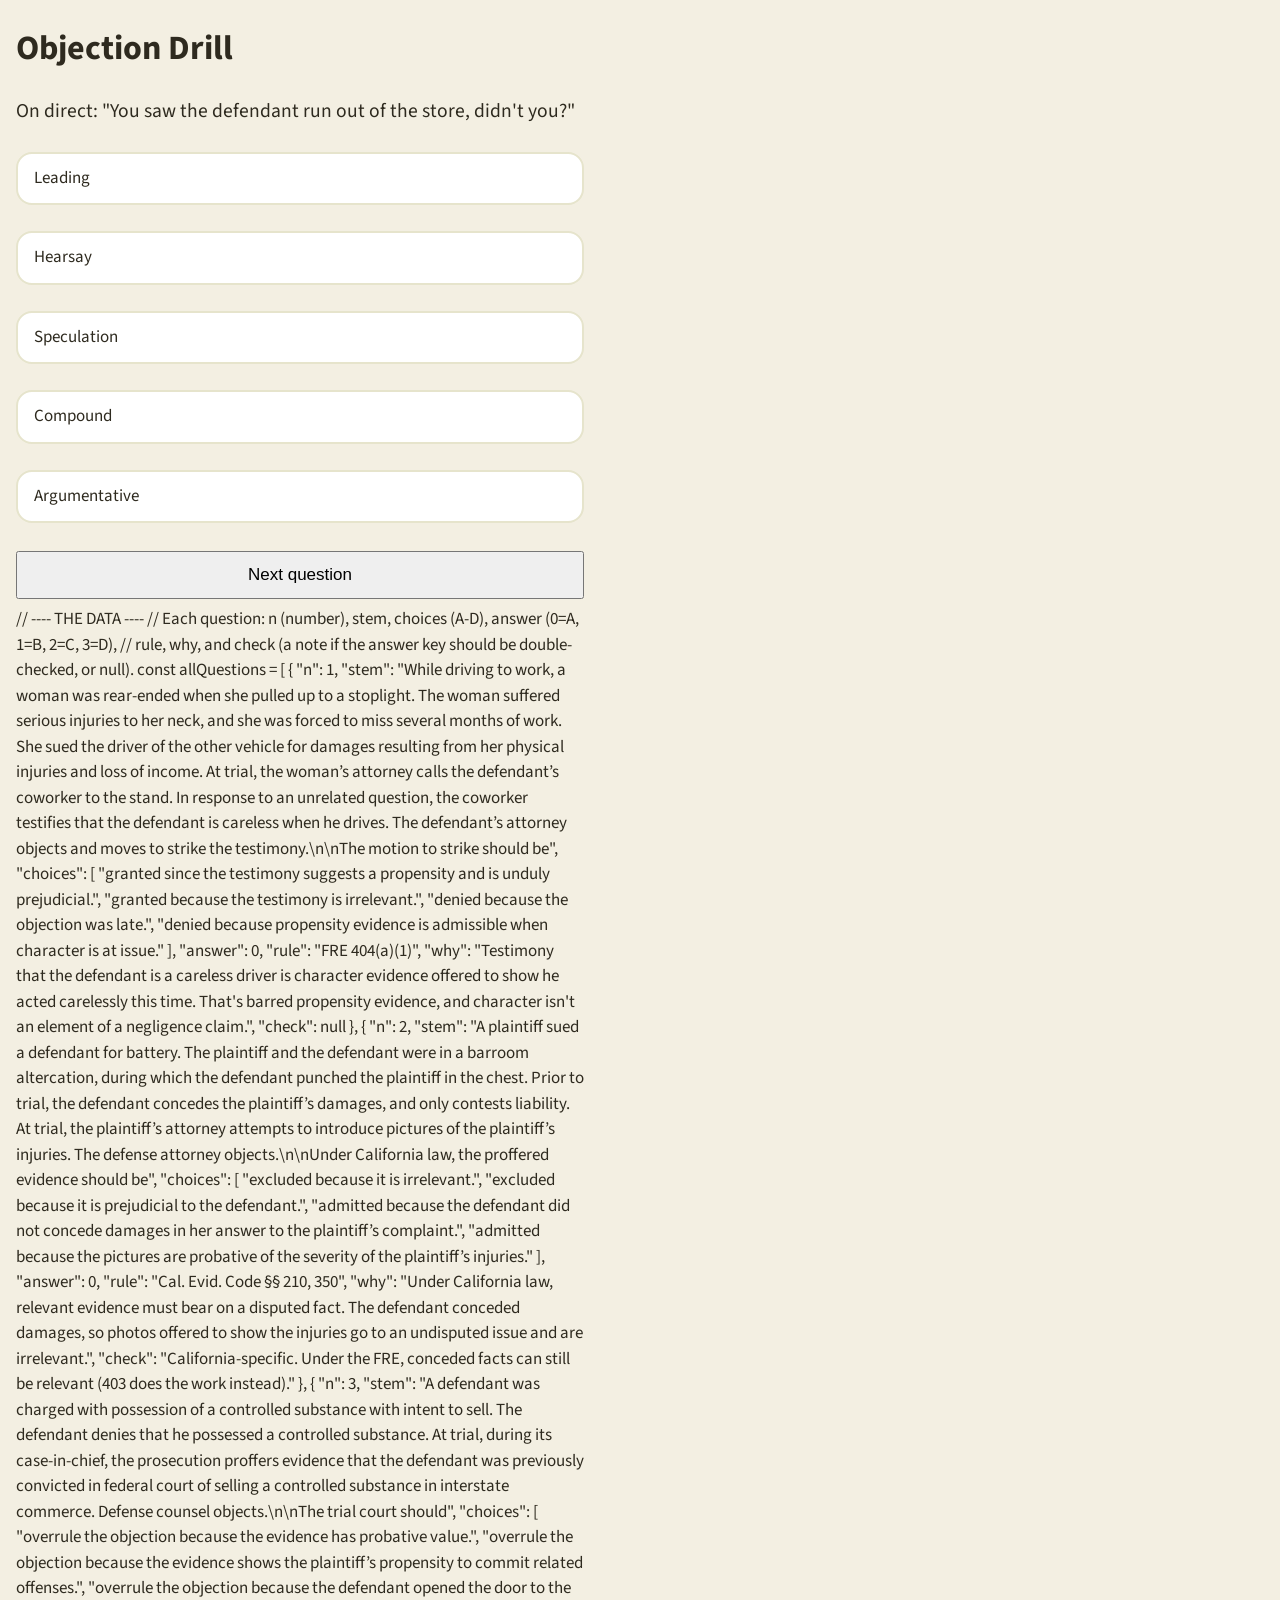
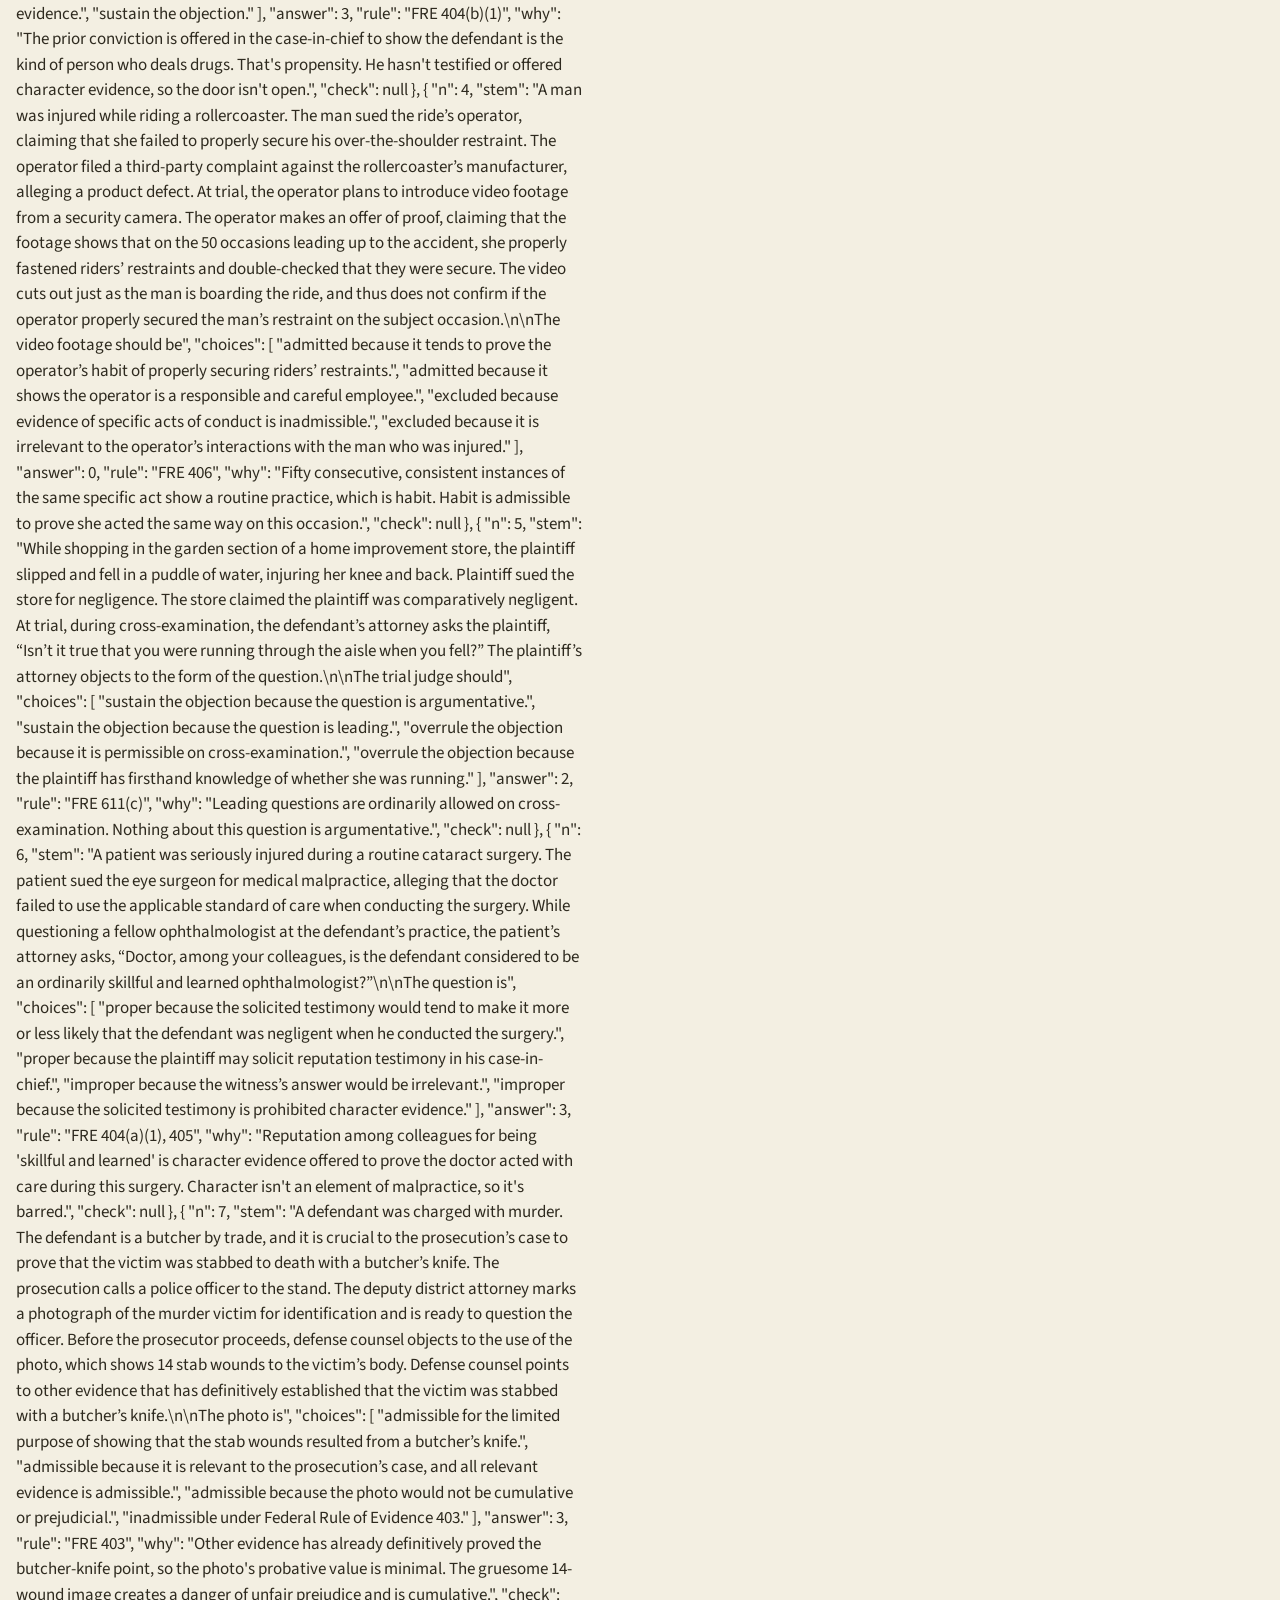
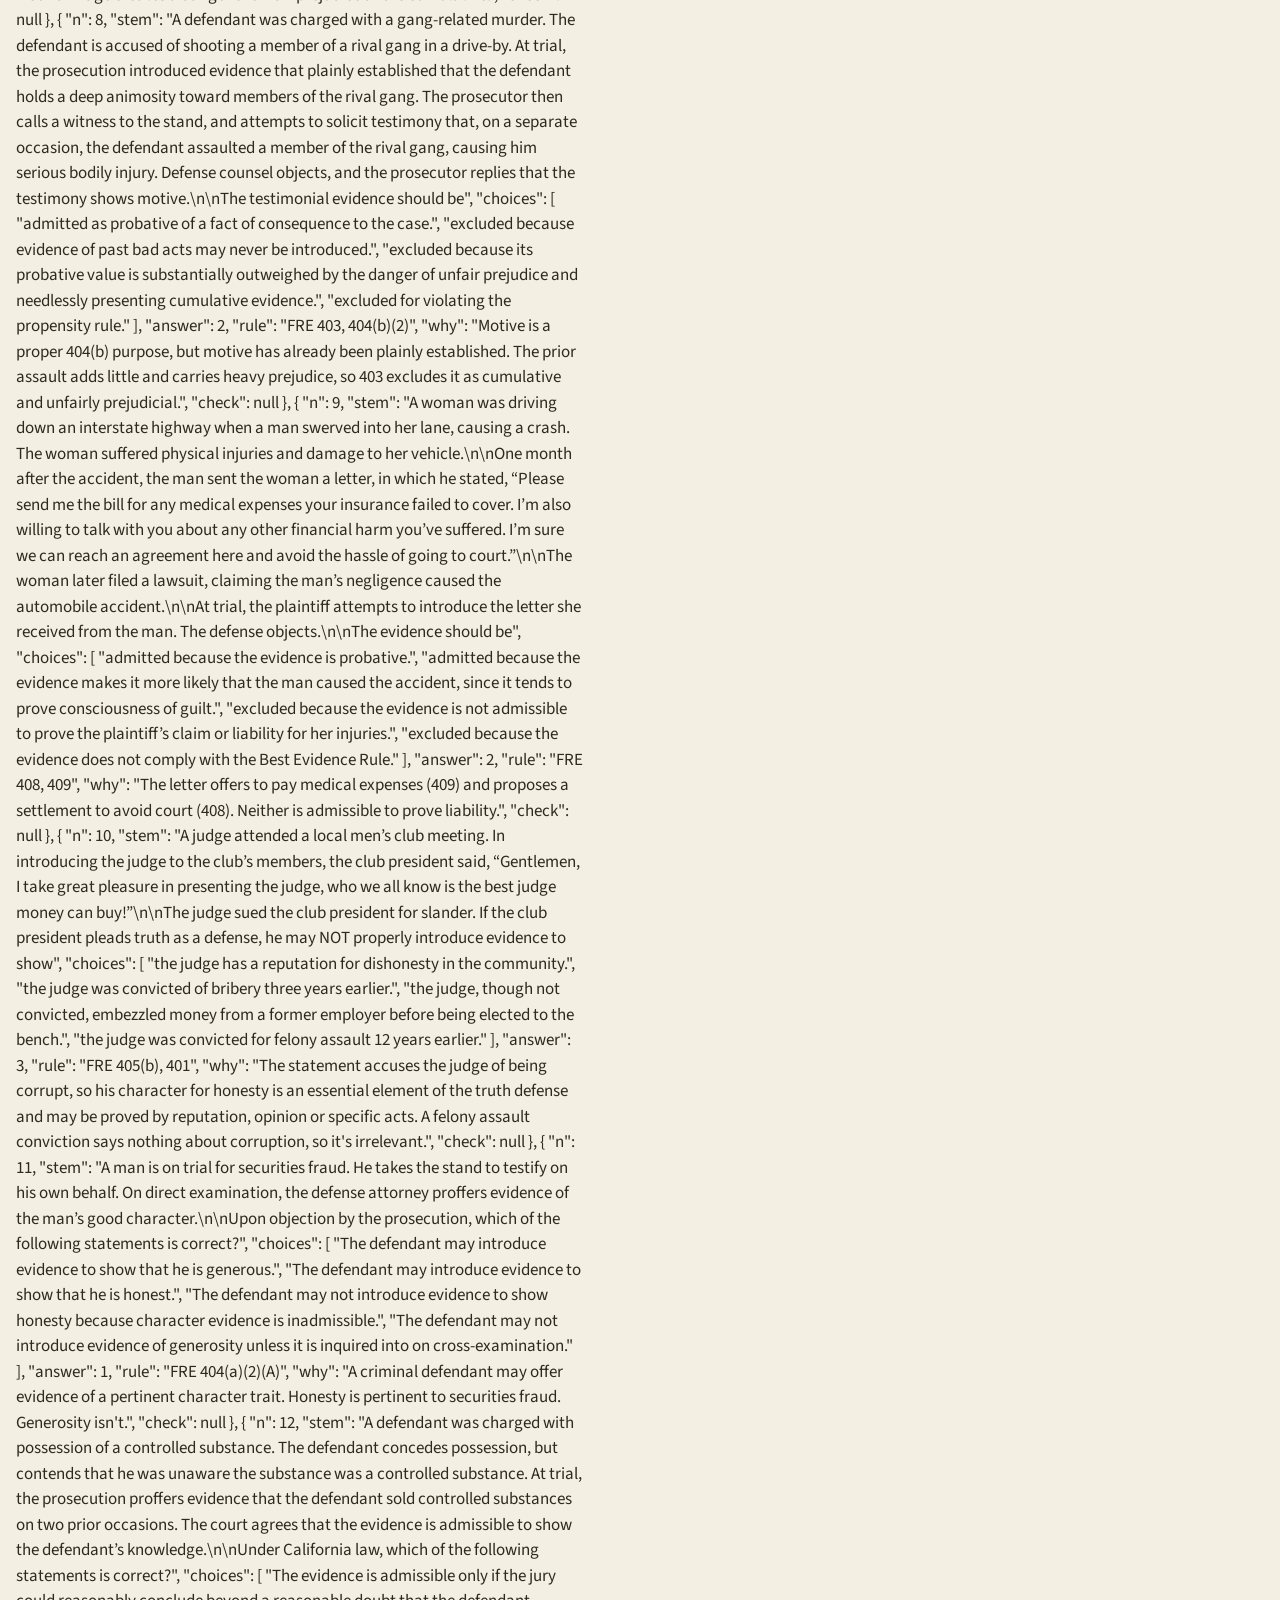
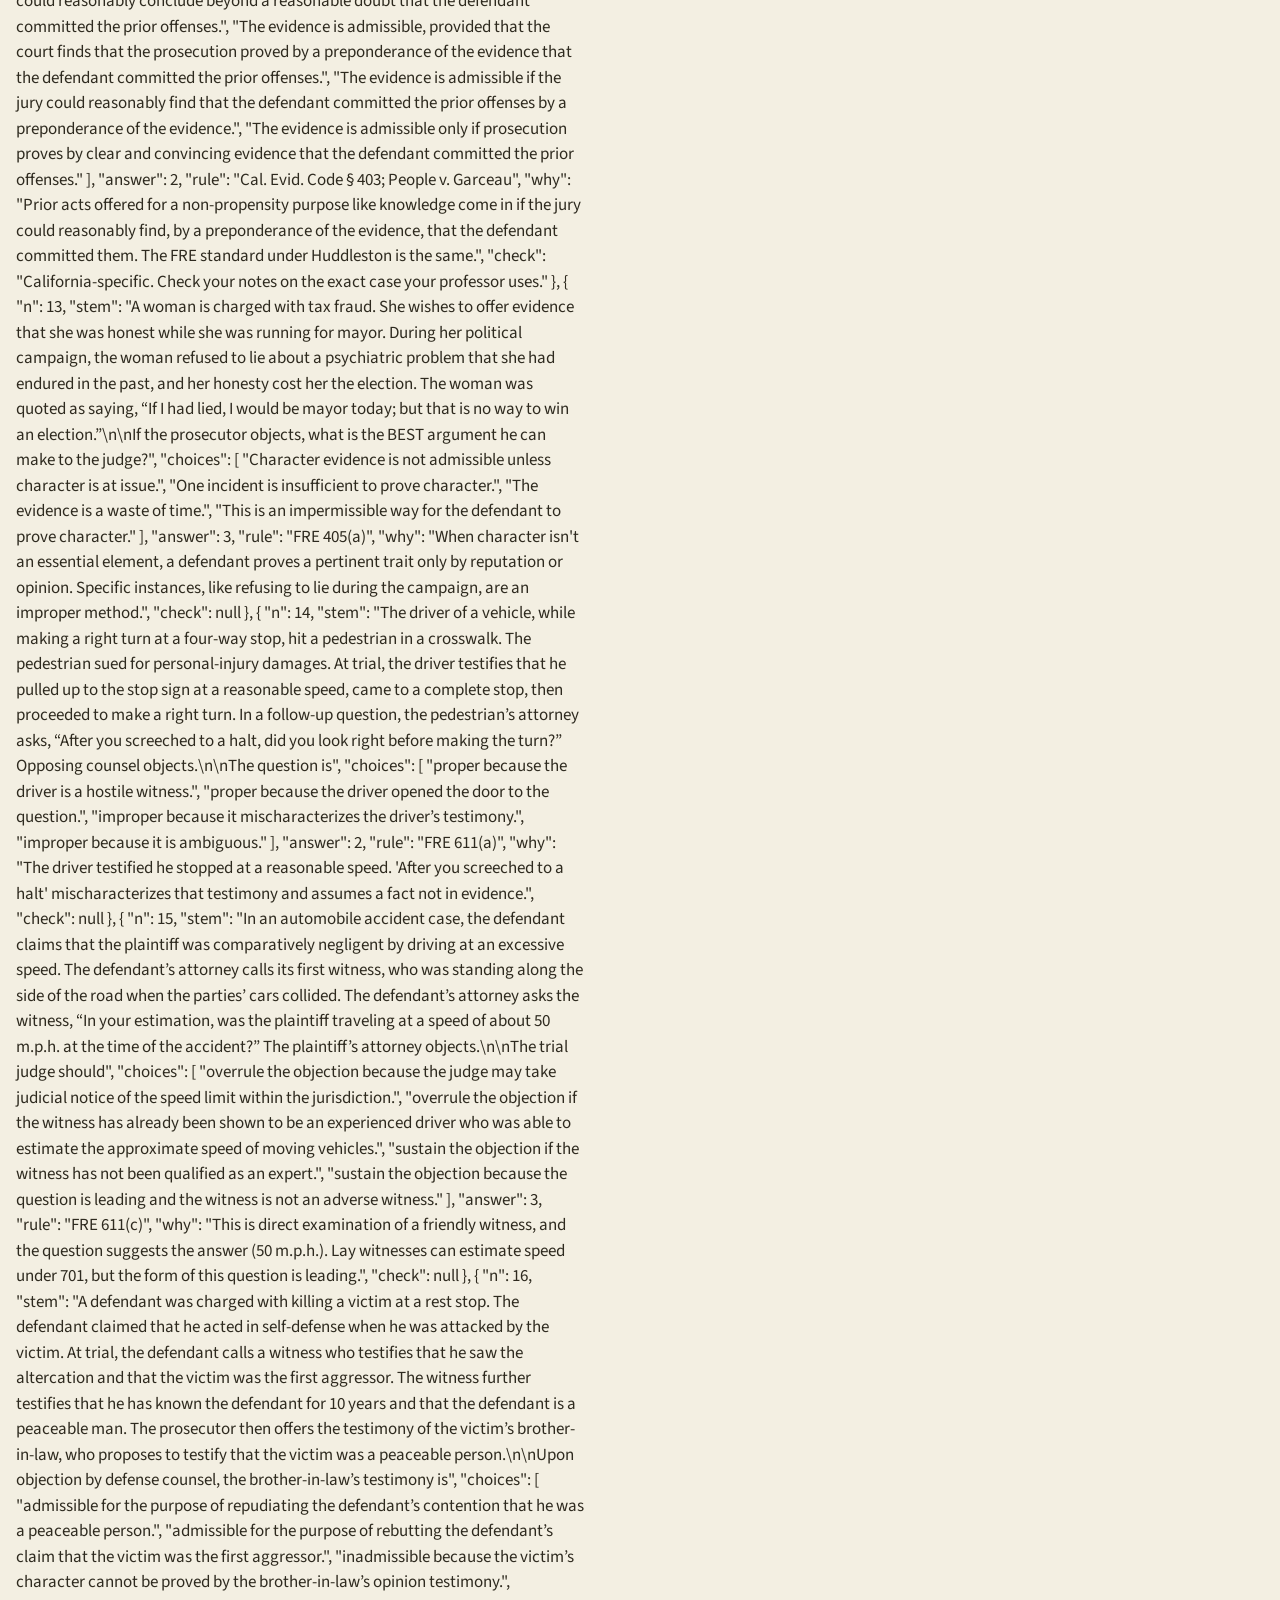
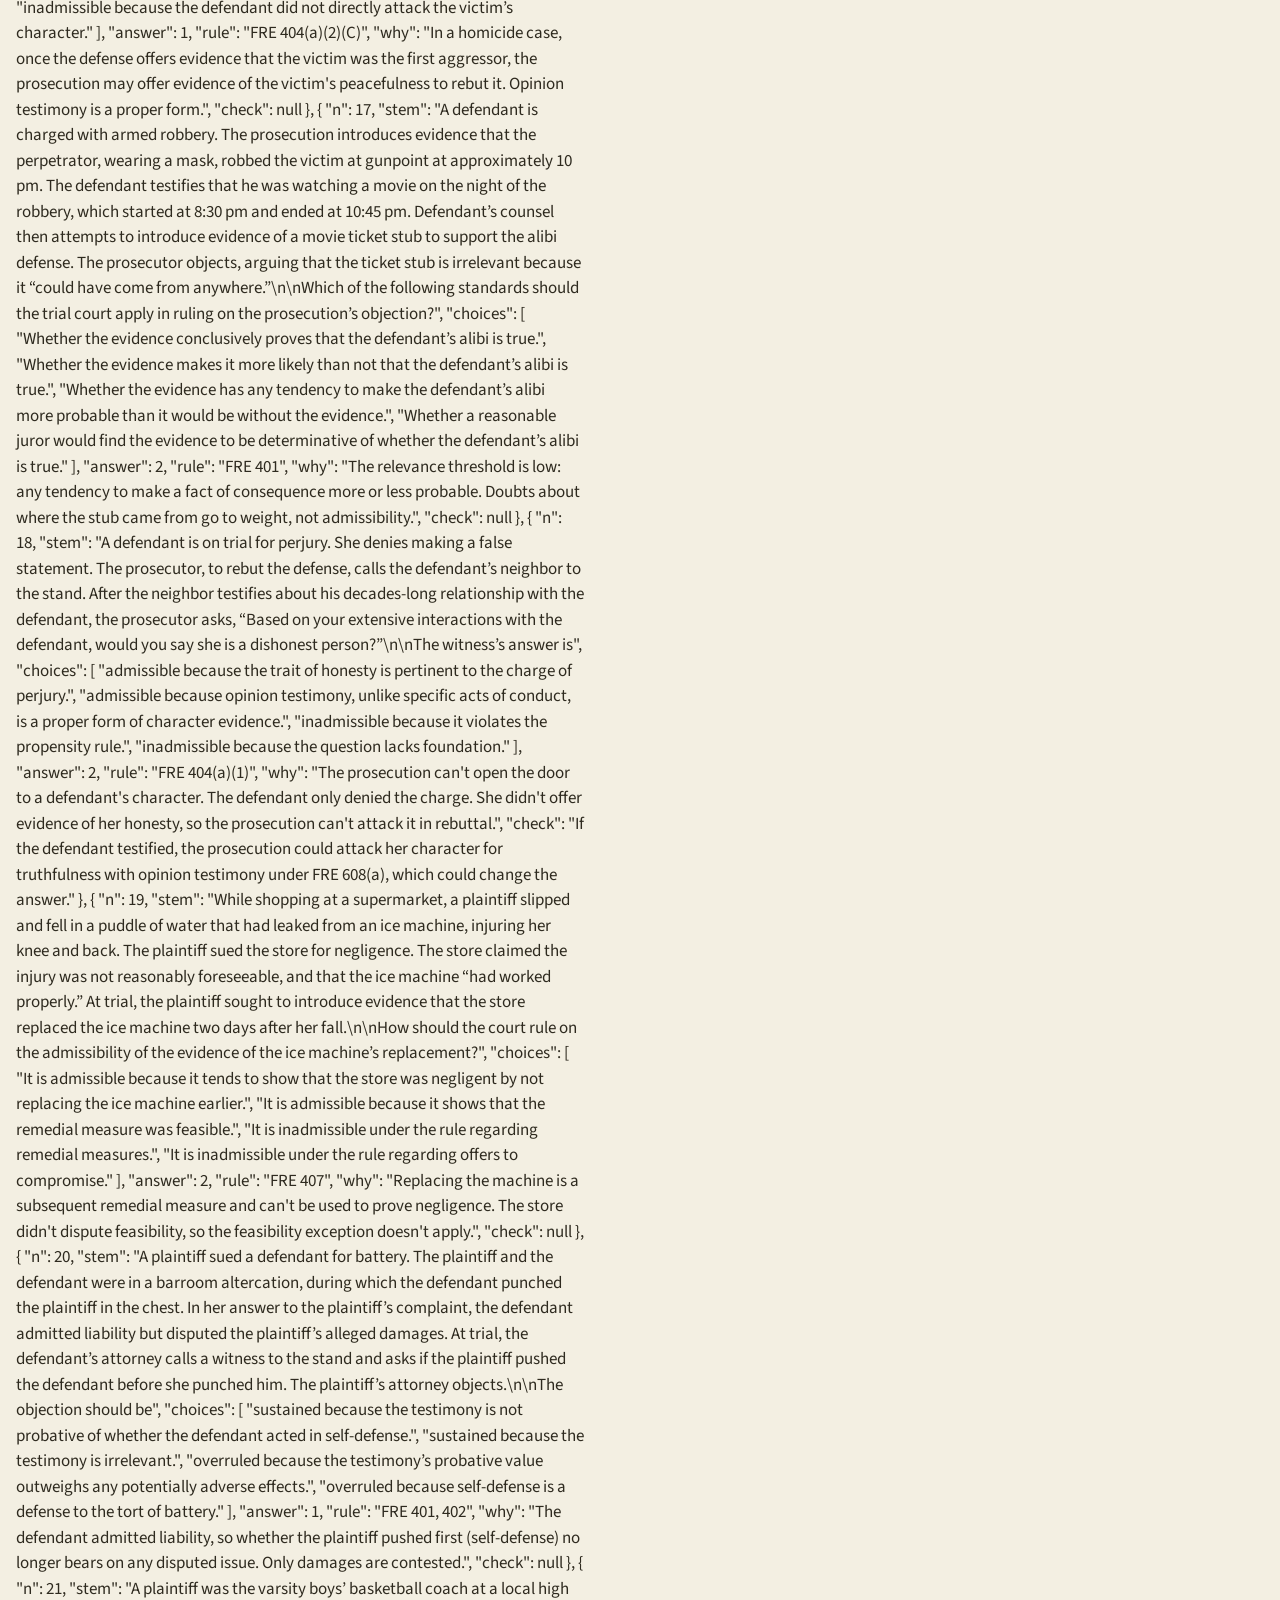
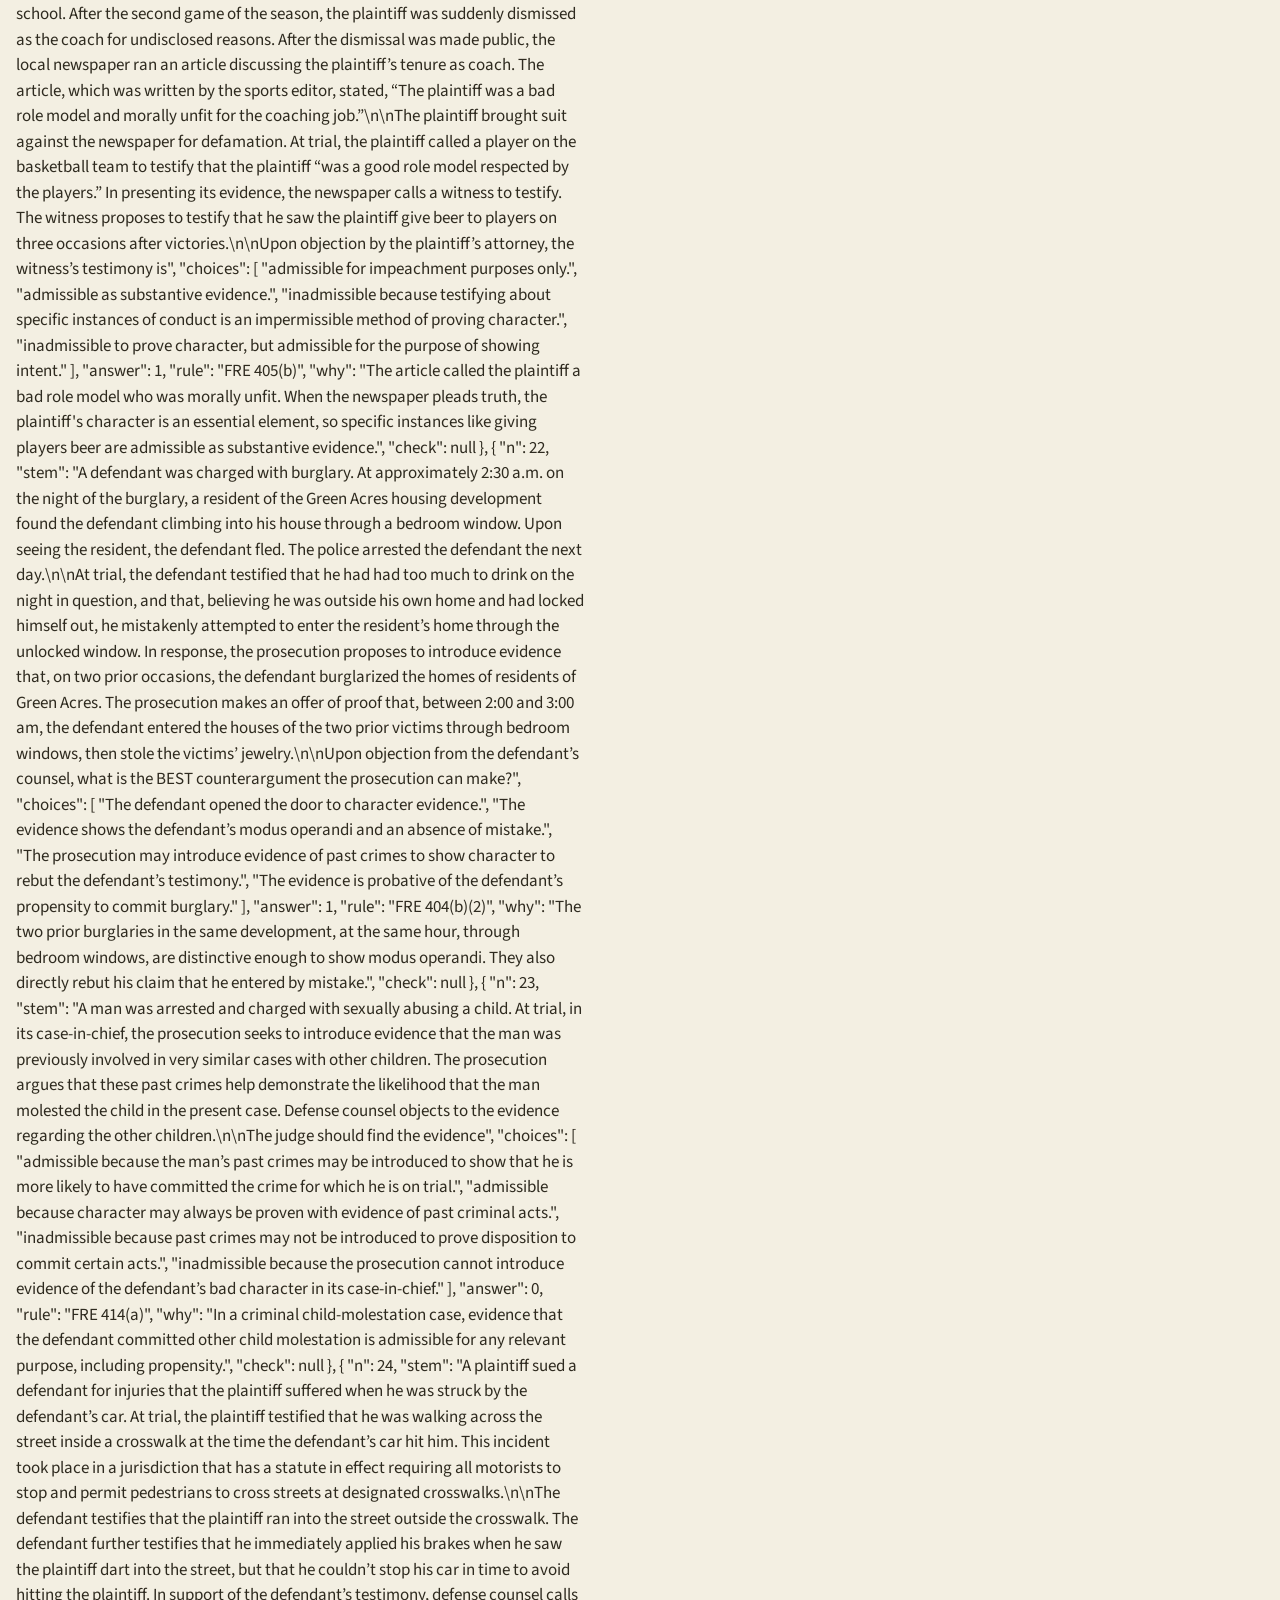
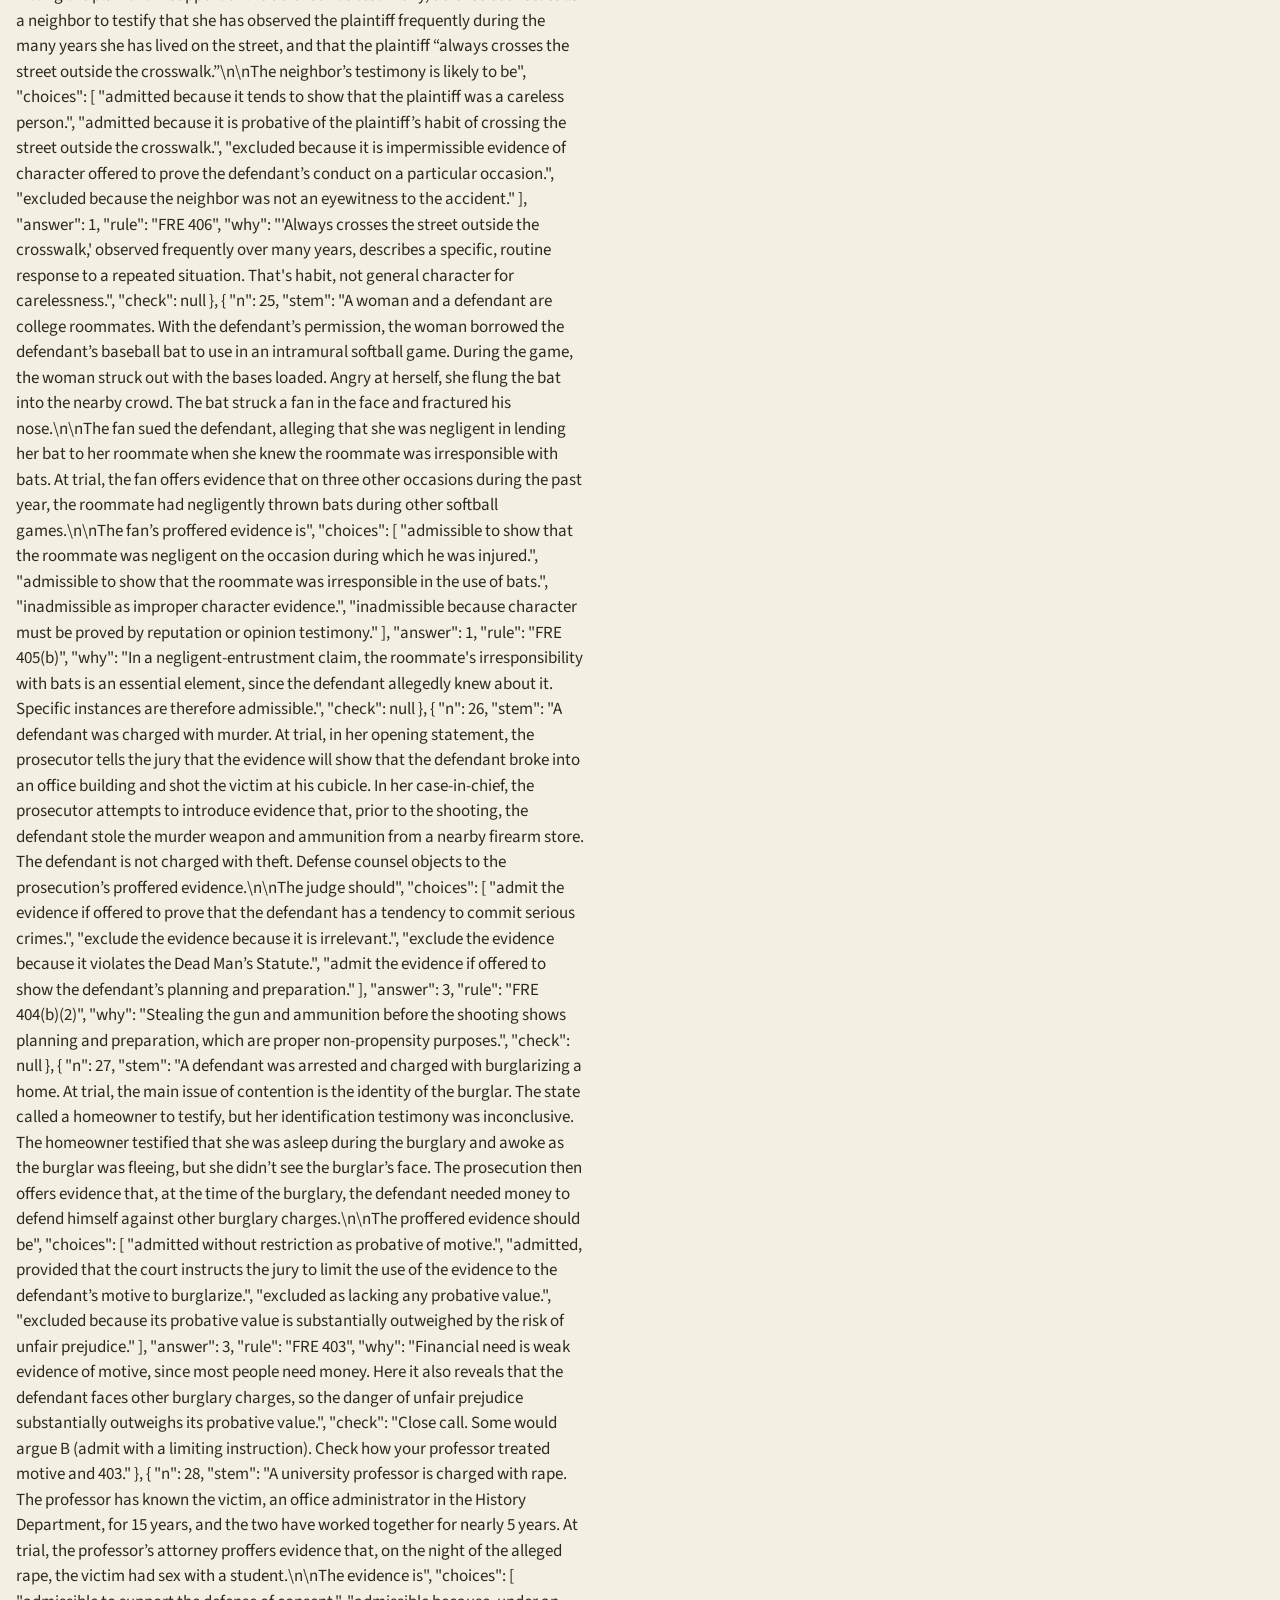
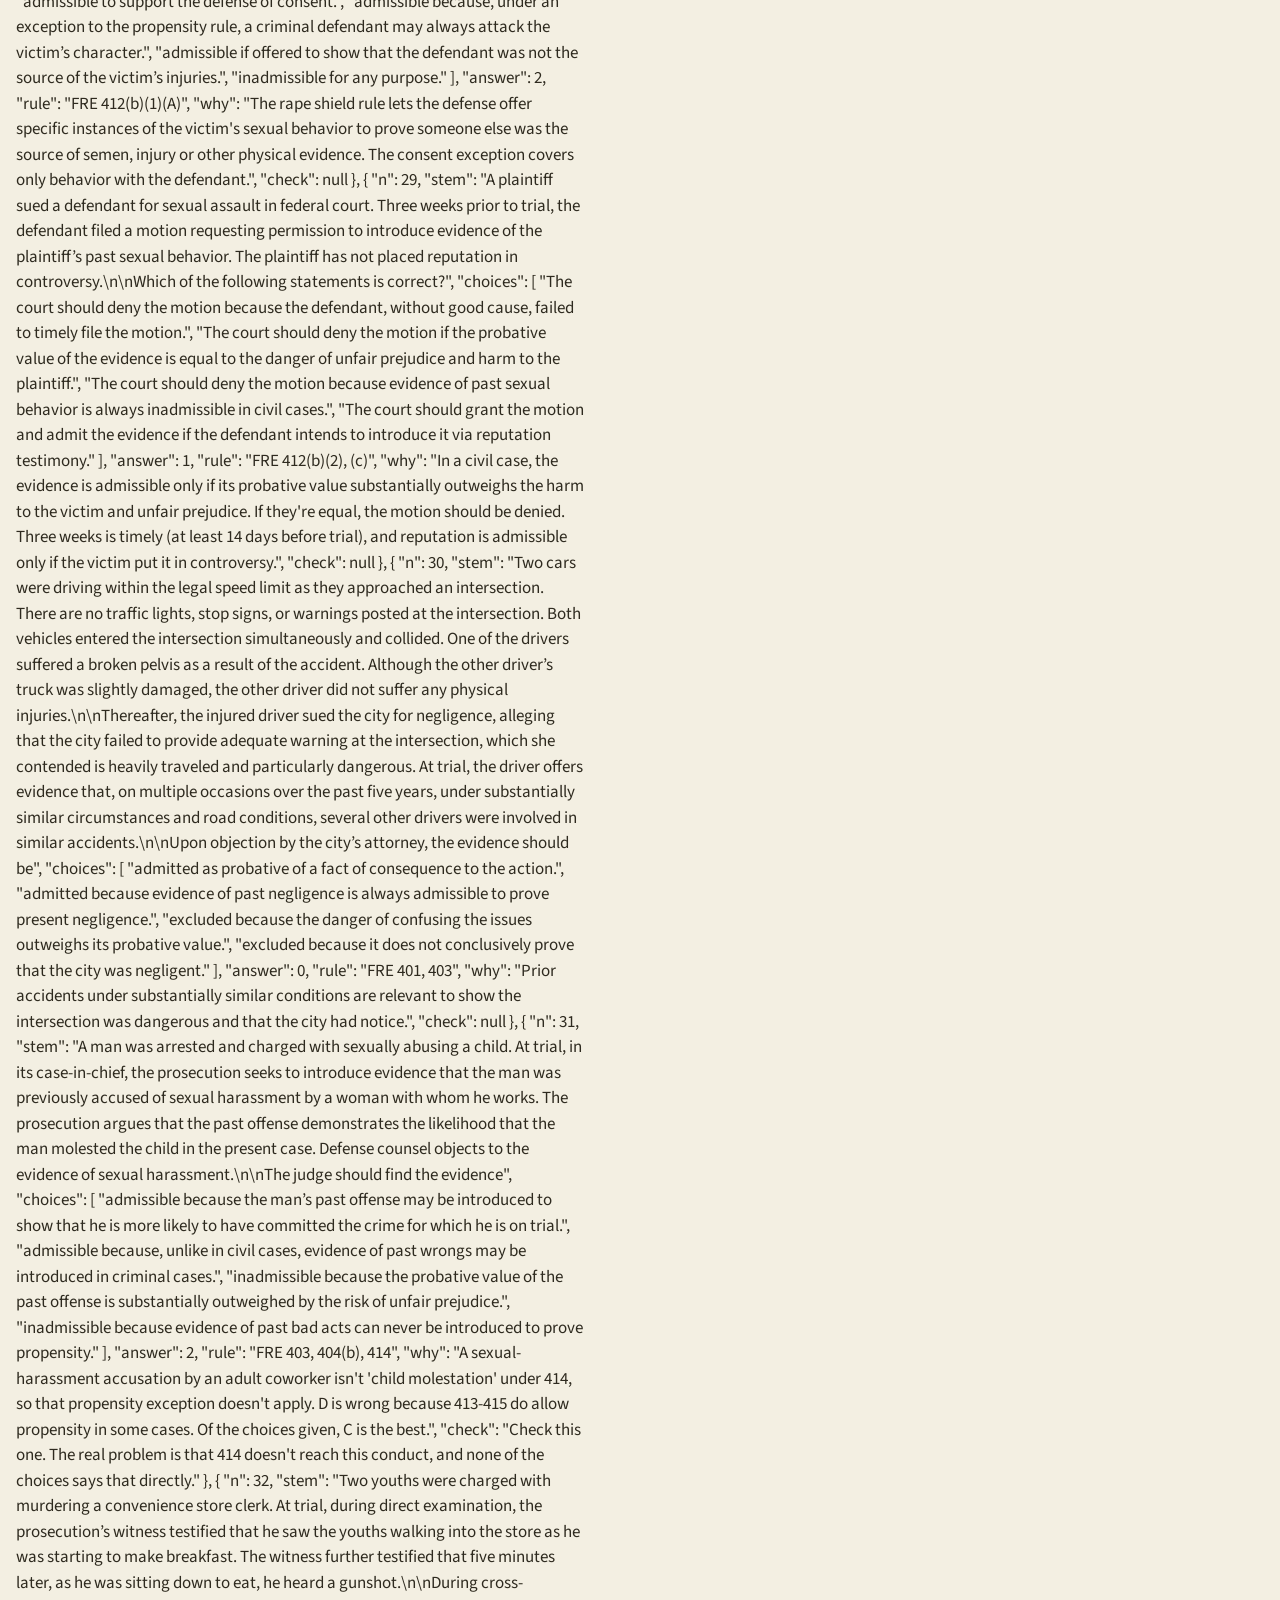
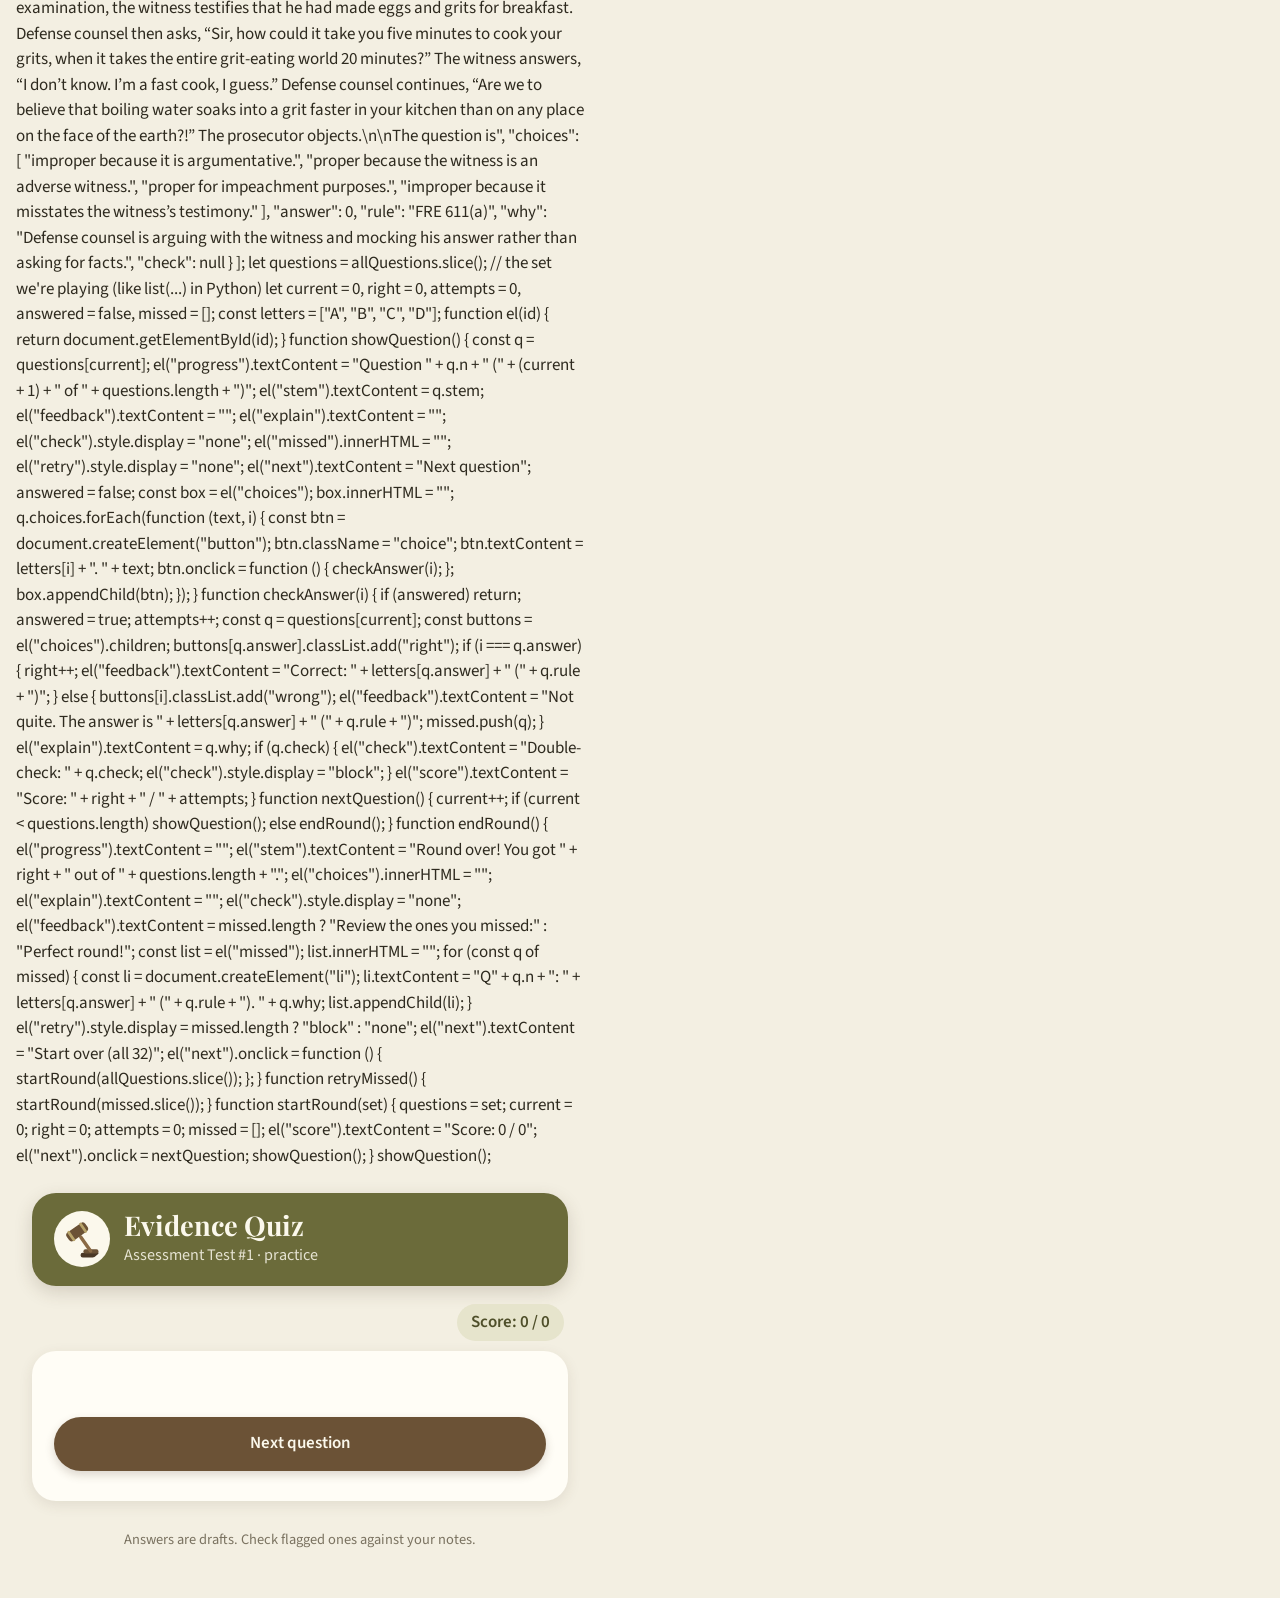
==== commit 39c151cc: "Update index.html" ====
--- a/index.html
+++ b/index.html
@@ -76,244 +76,6 @@
 <head>
   <meta charset="utf-8">
   <meta name="viewport" content="width=device-width, initial-scale=1">
-  <title>Objection Drill</title>
-  <style>
-    body { font-family: Georgia, serif; max-width: 640px; margin: 32px auto; padding: 0 16px; background: #fdfbf7; color: #222; }
-    #question { font-size: 1.25em; margin: 20px 0; }
-    #choices { display: grid; grid-template-columns: 1fr 1fr; gap: 8px; }   /* NEW: 2-column buttons */
-    button { padding: 12px; font-size: 1em; cursor: pointer; }
-    #next { display: block; width: 100%; margin-top: 16px; }
-    #feedback { margin-top: 20px; font-weight: bold; }
-    #score { color: #666; }
-    #missed li { margin-bottom: 8px; }
-  </style>
-</head>
-<body>
-  <h1>Objection Drill</h1>
-  <p id="score">Score: 0 / 0</p>
-  <p id="question"></p>
-  <div id="choices"></div>
-  <p id="feedback"></p>
-  <p id="explain"></p>
-  <ul id="missed"></ul>                          <!-- NEW: review list at end of round -->
-  <button id="next" onclick="nextQuestion()">Next question</button>
-
-  <script>
-    // ---- STEP 1: THE DATA ----
-    // To add a question: copy one { ... } block, paste it, edit it, and keep the commas between blocks.
-    const questions = [
-      // Leading
-      { text: "On direct: \"You saw the defendant run out of the store, didn't you?\"",
-        answer: "Leading", rule: "FRE 611(c)",
-        why: "The question suggests the answer. Leading questions generally aren't allowed on direct." },
-      { text: "On direct: \"The light was red when the car entered the intersection, correct?\"",
-        answer: "Leading", rule: "FRE 611(c)",
-        why: "The attorney is supplying the fact (red light) and asking the witness to agree." },
-
-      // Hearsay
-      { text: "\"What did your neighbor tell you about the fight?\"",
-        answer: "Hearsay", rule: "FRE 801(c), 802",
-        why: "It asks for an out-of-court statement, offered to prove what happened in the fight." },
-      { text: "\"What did your coworker tell you the next day about who took the money?\"",
-        answer: "Hearsay", rule: "FRE 801(c), 802",
-        why: "An out-of-court statement offered to prove who took the money, made a day later, so no obvious exception applies." },
-
-      // Speculation
-      { text: "\"What was the defendant thinking when he left?\"",
-        answer: "Speculation", rule: "FRE 602",
-        why: "The witness has no personal knowledge of what's in someone else's head." },
-      { text: "\"Why do you think your boss fired Ms. Lee?\"",
-        answer: "Speculation", rule: "FRE 602",
-        why: "It asks the witness to guess at another person's motive." },
-
-      // Compound
-      { text: "\"Isn't it true you were at the bar, and you had five drinks?\"",
-        answer: "Compound", rule: "FRE 611(a)",
-        why: "Two questions in one. A single \"yes\" wouldn't tell the jury which part it answers." },
-      { text: "\"Did you lock the door and turn on the alarm before you left?\"",
-        answer: "Compound", rule: "FRE 611(a)",
-        why: "Two separate facts. The witness might have done one but not the other." },
-
-      // Argumentative
-      { text: "On cross: \"How can you possibly expect the jury to believe that?\"",
-        answer: "Argumentative", rule: "FRE 611(a)",
-        why: "It argues with the witness instead of asking for facts." },
-      { text: "On cross: \"You're just making this up as you go, aren't you?\"",
-        answer: "Argumentative", rule: "FRE 611(a)",
-        why: "It attacks the witness rather than asking about a fact. Save that for closing." },
-
-      // Relevance
-      { text: "In a car-accident trial: \"What's your favorite sports team?\"",
-        answer: "Relevance", rule: "FRE 401, 402",
-        why: "It doesn't make any fact of consequence in the case more or less likely." },
-      { text: "In a theft trial: \"How many siblings do you have?\"",
-        answer: "Relevance", rule: "FRE 401, 402",
-        why: "Nothing connects the witness's family size to whether the theft happened." },
-
-      // Narrative
-      { text: "On direct: \"Tell the jury everything that happened that whole week.\"",
-        answer: "Narrative", rule: "FRE 611(a)",
-        why: "It invites a long, open-ended story, so opposing counsel can't object to problems before they come out." },
-
-      // Asked and answered
-      { text: "The witness has already said twice that the car was blue. Again: \"What color was the car?\"",
-        answer: "Asked and Answered", rule: "FRE 611(a)",
-        why: "Repeating a question that's already been answered wastes time and can badger the witness." },
-
-      // Foundation
-      { text: "With no questions about it first: \"Your Honor, I move Exhibit 4, a text message, into evidence.\"",
-        answer: "Lack of Foundation", rule: "FRE 901",
-        why: "No witness has authenticated the exhibit, e.g. who sent it and how they know." },
-
-      // Character evidence
-      { text: "Assault trial. The prosecutor asks, before the defense has offered any character evidence: \"What is the defendant's reputation for violence?\"",
-        answer: "Improper Character", rule: "FRE 404(a)",
-        why: "The prosecution can't use bad character to show the defendant acted that way, unless the defense opens the door first." },
-
-      // Beyond the scope
-      { text: "Direct covered only what the witness saw at the crash. On cross: \"Tell us about your business deals with the plaintiff last year.\"",
-        answer: "Beyond the Scope", rule: "FRE 611(b)",
-        why: "Cross is limited to the subject of direct, plus credibility." },
-
-      // Vague
-      { text: "\"Did you see him around then?\"",
-        answer: "Vague", rule: "FRE 611(a)",
-        why: "\"Him\" and \"around then\" are unclear, so the answer won't mean anything definite." }
-    ];
-
-    const objections = ["Leading", "Hearsay", "Speculation", "Compound", "Argumentative",
-                        "Relevance", "Narrative", "Asked and Answered", "Lack of Foundation",
-                        "Improper Character", "Beyond the Scope", "Vague"];
-
-    // Shuffle the questions (like random.shuffle in Python)
-    questions.sort(() => Math.random() - 0.5);
-
-    let current = 0;
-    let right = 0;
-    let attempts = 0;
-    let answered = false;
-    let missed = [];     // NEW: an empty list, like missed = [] in Python
-
-    // ---- STEP 2: SHOW A QUESTION ----
-    function showQuestion() {
-      const q = questions[current];
-      document.getElementById("question").textContent =
-        "(" + (current + 1) + " of " + questions.length + ") " + q.text;
-      document.getElementById("feedback").textContent = "";
-      document.getElementById("explain").textContent = "";
-      document.getElementById("missed").innerHTML = "";
-      document.getElementById("next").textContent = "Next question";
-      answered = false;
-
-      const box = document.getElementById("choices");
-      box.innerHTML = "";
-      for (const name of objections) {
-        const btn = document.createElement("button");
-        btn.textContent = name;
-        btn.onclick = function () { checkAnswer(name); };
-        box.appendChild(btn);
-      }
-    }
-
-    // ---- STEP 3: CHECK THE ANSWER ----
-    function checkAnswer(choice) {
-      if (answered) return;
-      answered = true;
-      attempts = attempts + 1;
-
-      const q = questions[current];
-      const feedback = document.getElementById("feedback");
-      if (choice === q.answer) {
-        right = right + 1;
-        feedback.textContent = "Sustained! " + q.answer + " (" + q.rule + ")";
-      } else {
-        feedback.textContent = "Overruled. The answer was " + q.answer + " (" + q.rule + ")";
-        missed.push(q);  // NEW: push = Python's append
-      }
-      document.getElementById("explain").textContent = q.why;
-      document.getElementById("score").textContent = "Score: " + right + " / " + attempts;
-    }
-
-    // ---- STEP 4: MOVE ON ----
-    function nextQuestion() {
-      current = current + 1;
-      if (current < questions.length) {
-        showQuestion();
-      } else {
-        endRound();
-      }
-    }
-
-    // ---- STEP 5: END OF ROUND ----
-    function endRound() {
-      document.getElementById("question").textContent =
-        "Round over! You got " + right + " out of " + questions.length + ".";
-      document.getElementById("choices").innerHTML = "";
-      document.getElementById("feedback").textContent =
-        missed.length > 0 ? "Review the ones you missed:" : "Perfect round!";
-      document.getElementById("explain").textContent = "";
-
-      // NEW: list each missed question with its answer
-      const list = document.getElementById("missed");
-      list.innerHTML = "";
-      for (const q of missed) {
-        const item = document.createElement("li");
-        item.textContent = q.text + " → " + q.answer + " (" + q.rule + ")";
-        list.appendChild(item);
-      }
-
-      // Reset for the next round
-      questions.sort(() => Math.random() - 0.5);
-      current = -1;
-      right = 0;
-      attempts = 0;
-      missed = [];
-      document.getElementById("score").textContent = "Score: 0 / 0";
-      document.getElementById("next").textContent = "Play again";
-    }
-
-    showQuestion();
-  </script>
-</body>
-</html>
-</body>
-</html>
-<!DOCTYPE html>
-<html>
-<head>
-  <meta charset="utf-8">
-  <meta name="viewport" content="width=device-width, initial-scale=1">
-  <title>Evidence Assessment Quiz</title>
-  <style>
-    body { font-family: Georgia, serif; max-width: 700px; margin: 32px auto; padding: 0 16px; background: #fdfbf7; color: #222; line-height: 1.5; }
-    #stem { white-space: pre-wrap; margin: 16px 0; }
-    .choice { display: block; width: 100%; text-align: left; margin: 8px 0; padding: 12px; font: inherit; cursor: pointer; background: #fff; border: 1px solid #bbb; border-radius: 6px; }
-    .choice.right { background: #dff3e1; border-color: #3a8a45; }
-    .choice.wrong { background: #f8dede; border-color: #b33; }
-    #feedback { font-weight: bold; margin-top: 16px; }
-    #check { background: #fff4d6; border-left: 4px solid #d9a400; padding: 8px 12px; display: none; }
-    #score { color: #666; }
-    .nav { display: flex; gap: 8px; margin-top: 16px; }
-    .nav button { flex: 1; padding: 12px; font: inherit; cursor: pointer; }
-    #missed li { margin-bottom: 10px; }
-  </style>
-</head>
-<body>
-  <h1>Evidence Assessment Quiz</h1>
-  <p id="score">Score: 0 / 0</p>
-  <p id="progress"></p>
-  <div id="stem"></div>
-  <div id="choices"></div>
-  <p id="feedback"></p>
-  <p id="explain"></p>
-  <p id="check"></p>
-  <ul id="missed"></ul>
-  <div class="nav">
-    <button id="next" onclick="nextQuestion()">Next question</button>
-    <button id="retry" onclick="retryMissed()" style="display:none">Retry missed only</button>
-  </div>
-
-  <script>
     // ---- THE DATA ----
     // Each question: n (number), stem, choices (A-D), answer (0=A, 1=B, 2=C, 3=D),
     // rule, why, and check (a note if the answer key should be double-checked, or null).
@@ -613,6 +375,7 @@
   "check": null
  },
  {
+  
   "n": 22,
   "stem": "A defendant was charged with burglary. At approximately 2:30 a.m. on the night of the burglary, a resident of the Green Acres housing development found the defendant climbing into his house through a bedroom window. Upon seeing the resident, the defendant fled. The police arrested the defendant the next day.\n\nAt trial, the defendant testified that he had had too much to drink on the night in question, and that, believing he was outside his own home and had locked himself out, he mistakenly attempted to enter the resident’s home through the unlocked window. In response, the prosecution proposes to introduce evidence that, on two prior occasions, the defendant burglarized the homes of residents of Green Acres. The prosecution makes an offer of proof that, between 2:00 and 3:00 am, the defendant entered the houses of the two prior victims through bedroom windows, then stole the victims’ jewelry.\n\nUpon objection from the defendant’s counsel, what is the BEST counterargument the prosecution can make?",
   "choices": [
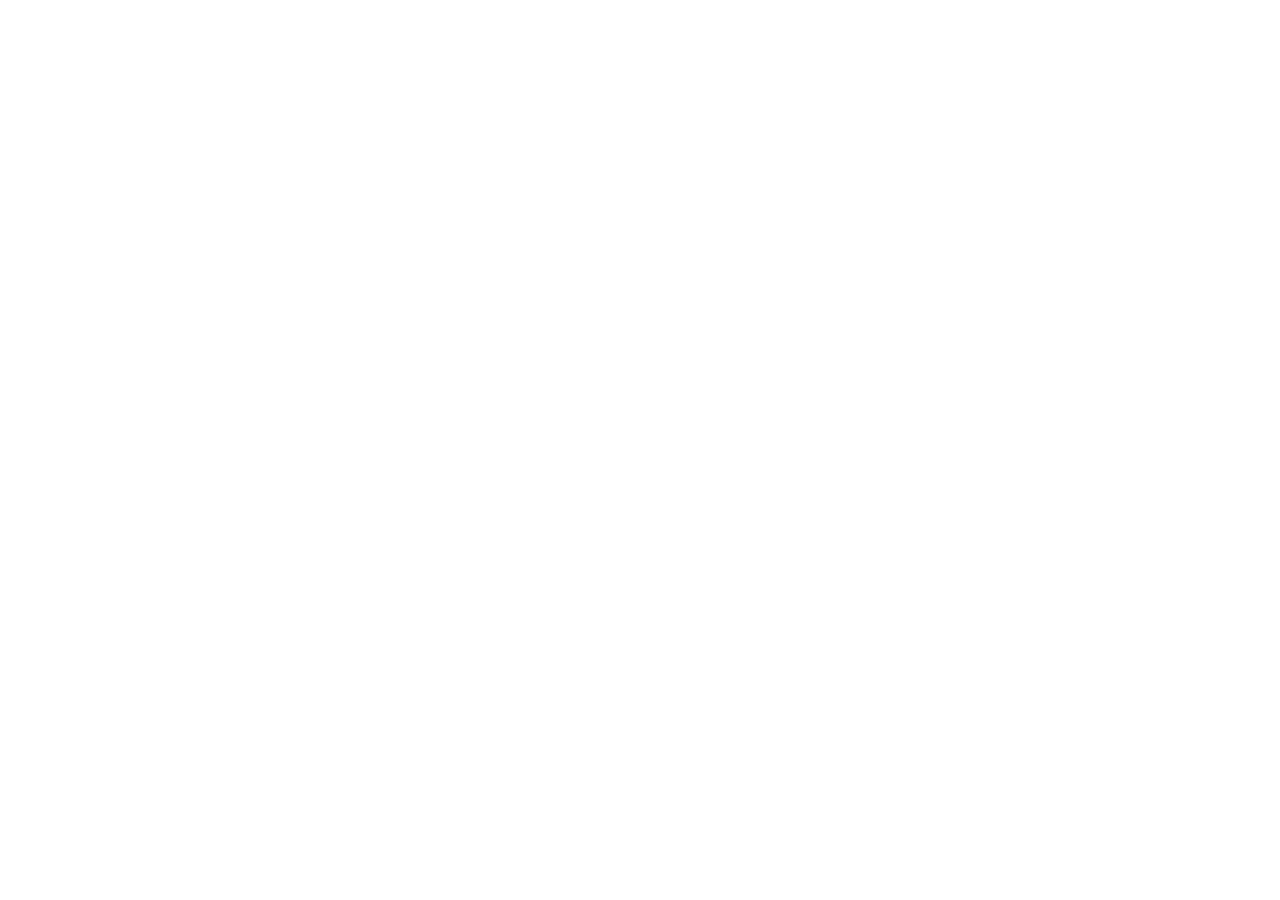
==== commit fbb783b8: "Update greeting from 'Hello' to 'Goodbye'" ====
--- a/index.html
+++ b/index.html
@@ -1,1266 +1,22 @@
 <!DOCTYPE html>
-<html>
+<html lang="en">
 <head>
-  <meta charset="utf-8">
-  <meta name="viewport" content="width=device-width, initial-scale=1">
-  <title>Objection Drill</title>
-  <style>
-    body { font-family: Georgia, serif; max-width: 600px; margin: 40px auto; padding: 0 16px; background: #fdfbf7; color: #222; }
-    #question { font-size: 1.3em; margin: 24px 0; }
-    button { display: block; width: 100%; margin: 8px 0; padding: 12px; font-size: 1em; cursor: pointer; }
-    #feedback { margin-top: 20px; font-weight: bold; }
-  </style>
+  <meta charset="UTF-8">
+  <meta name="viewport" content="width=device-width, initial-scale=1.0">
+  <title>Elizabeth's Practice Room · Music Theory Midterm</title>
+  <!-- Fonts: elegant serif for headings, clean sans for text -->
+  <link rel="preconnect" href="https://fonts.googleapis.com">
+  <link rel="preconnect" href="https://fonts.gstatic.com" crossorigin>
+  <link href="https://fonts.googleapis.com/css2?family=Playfair+Display:wght@600;700&family=Inter:wght@400;500;600&display=swap" rel="stylesheet">
+  <link rel="stylesheet" href="style.css">
 </head>
 <body>
-  <h1>Objection Drill</h1>
-  <p id="question"></p>
-  <div id="choices"></div>
-  <p id="feedback"></p>
-  <button id="next" onclick="nextQuestion()">Next question</button>
+  <!-- Everything appears inside this box. app.js draws each screen here. -->
+  <div id="app"></div>
 
-  <script>
-    // ---- STEP 1: THE DATA ----
-    // This is like a Python list of dictionaries.
-    // In Python: questions = [{"text": "...", "answer": "..."}, ...]
-    const questions = [
-      { text: "On direct: \"You saw the defendant run out of the store, didn't you?\"", answer: "Leading" },
-      { text: "\"What did your neighbor tell you about the fight?\"", answer: "Hearsay" },
-      { text: "\"What was the defendant thinking when he left?\"", answer: "Speculation" },
-      { text: "\"Isn't it true you were at the bar, and you had five drinks?\"", answer: "Compound" },
-      { text: "\"How can you possibly expect the jury to believe that?\"", answer: "Argumentative" }
-    ];
-
-    const objections = ["Leading", "Hearsay", "Speculation", "Compound", "Argumentative"];
-
-    let current = 0;   // which question we're on (like an index in Python)
-
-    // ---- STEP 2: SHOW A QUESTION ----
-    // A function, just like Python's "def show_question():"
-    function showQuestion() {
-      const q = questions[current];
-      document.getElementById("question").textContent = q.text;
-      document.getElementById("feedback").textContent = "";
-
-      const box = document.getElementById("choices");
-      box.innerHTML = "";                      // clear old buttons
-
-      for (const name of objections) {         // Python: for name in objections:
-        const btn = document.createElement("button");
-        btn.textContent = name;
-        btn.onclick = function () { checkAnswer(name); };
-        box.appendChild(btn);
-      }
-    }
-
-    // ---- STEP 3: CHECK THE ANSWER ----
-    function checkAnswer(choice) {
-      const correct = questions[current].answer;
-      const feedback = document.getElementById("feedback");
-      if (choice === correct) {                // Python: if choice == correct:
-        feedback.textContent = "Sustained! Correct: " + correct;
-      } else {
-        feedback.textContent = "Overruled. The answer was: " + correct;
-      }
-    }
-
-    // ---- STEP 4: MOVE ON ----
-    function nextQuestion() {
-      current = (current + 1) % questions.length;   // wraps back to 0 at the end
-      showQuestion();
-    }
-
-    showQuestion();   // run once when the page loads
-  </script>
-  <!DOCTYPE html>
-<html>
-<head>
-  <meta charset="utf-8">
-  <meta name="viewport" content="width=device-width, initial-scale=1">
-    // ---- THE DATA ----
-    // Each question: n (number), stem, choices (A-D), answer (0=A, 1=B, 2=C, 3=D),
-    // rule, why, and check (a note if the answer key should be double-checked, or null).
-    const allQuestions = [
- {
-  "n": 1,
-  "stem": "While driving to work, a woman was rear-ended when she pulled up to a stoplight. The woman suffered serious injuries to her neck, and she was forced to miss several months of work. She sued the driver of the other vehicle for damages resulting from her physical injuries and loss of income. At trial, the woman’s attorney calls the defendant’s coworker to the stand. In response to an unrelated question, the coworker testifies that the defendant is careless when he drives. The defendant’s attorney objects and moves to strike the testimony.\n\nThe motion to strike should be",
-  "choices": [
-   "granted since the testimony suggests a propensity and is unduly prejudicial.",
-   "granted because the testimony is irrelevant.",
-   "denied because the objection was late.",
-   "denied because propensity evidence is admissible when character is at issue."
-  ],
-  "answer": 0,
-  "rule": "FRE 404(a)(1)",
-  "why": "Testimony that the defendant is a careless driver is character evidence offered to show he acted carelessly this time. That's barred propensity evidence, and character isn't an element of a negligence claim.",
-  "check": null
- },
- {
-  "n": 2,
-  "stem": "A plaintiff sued a defendant for battery. The plaintiff and the defendant were in a barroom altercation, during which the defendant punched the plaintiff in the chest. Prior to trial, the defendant concedes the plaintiff’s damages, and only contests liability. At trial, the plaintiff’s attorney attempts to introduce pictures of the plaintiff’s injuries. The defense attorney objects.\n\nUnder California law, the proffered evidence should be",
-  "choices": [
-   "excluded because it is irrelevant.",
-   "excluded because it is prejudicial to the defendant.",
-   "admitted because the defendant did not concede damages in her answer to the plaintiff’s complaint.",
-   "admitted because the pictures are probative of the severity of the plaintiff’s injuries."
-  ],
-  "answer": 0,
-  "rule": "Cal. Evid. Code §§ 210, 350",
-  "why": "Under California law, relevant evidence must bear on a disputed fact. The defendant conceded damages, so photos offered to show the injuries go to an undisputed issue and are irrelevant.",
-  "check": "California-specific. Under the FRE, conceded facts can still be relevant (403 does the work instead)."
- },
- {
-  "n": 3,
-  "stem": "A defendant was charged with possession of a controlled substance with intent to sell. The defendant denies that he possessed a controlled substance. At trial, during its case-in-chief, the prosecution proffers evidence that the defendant was previously convicted in federal court of selling a controlled substance in interstate commerce. Defense counsel objects.\n\nThe trial court should",
-  "choices": [
-   "overrule the objection because the evidence has probative value.",
-   "overrule the objection because the evidence shows the plaintiff’s propensity to commit related offenses.",
-   "overrule the objection because the defendant opened the door to the evidence.",
-   "sustain the objection."
-  ],
-  "answer": 3,
-  "rule": "FRE 404(b)(1)",
-  "why": "The prior conviction is offered in the case-in-chief to show the defendant is the kind of person who deals drugs. That's propensity. He hasn't testified or offered character evidence, so the door isn't open.",
-  "check": null
- },
- {
-  "n": 4,
-  "stem": "A man was injured while riding a rollercoaster. The man sued the ride’s operator, claiming that she failed to properly secure his over-the-shoulder restraint. The operator filed a third-party complaint against the rollercoaster’s manufacturer, alleging a product defect. At trial, the operator plans to introduce video footage from a security camera. The operator makes an offer of proof, claiming that the footage shows that on the 50 occasions leading up to the accident, she properly fastened riders’ restraints and double-checked that they were secure. The video cuts out just as the man is boarding the ride, and thus does not confirm if the operator properly secured the man’s restraint on the subject occasion.\n\nThe video footage should be",
-  "choices": [
-   "admitted because it tends to prove the operator’s habit of properly securing riders’ restraints.",
-   "admitted because it shows the operator is a responsible and careful employee.",
-   "excluded because evidence of specific acts of conduct is inadmissible.",
-   "excluded because it is irrelevant to the operator’s interactions with the man who was injured."
-  ],
-  "answer": 0,
-  "rule": "FRE 406",
-  "why": "Fifty consecutive, consistent instances of the same specific act show a routine practice, which is habit. Habit is admissible to prove she acted the same way on this occasion.",
-  "check": null
- },
- {
-  "n": 5,
-  "stem": "While shopping in the garden section of a home improvement store, the plaintiff slipped and fell in a puddle of water, injuring her knee and back. Plaintiff sued the store for negligence. The store claimed the plaintiff was comparatively negligent. At trial, during cross-examination, the defendant’s attorney asks the plaintiff, “Isn’t it true that you were running through the aisle when you fell?” The plaintiff’s attorney objects to the form of the question.\n\nThe trial judge should",
-  "choices": [
-   "sustain the objection because the question is argumentative.",
-   "sustain the objection because the question is leading.",
-   "overrule the objection because it is permissible on cross-examination.",
-   "overrule the objection because the plaintiff has firsthand knowledge of whether she was running."
-  ],
-  "answer": 2,
-  "rule": "FRE 611(c)",
-  "why": "Leading questions are ordinarily allowed on cross-examination. Nothing about this question is argumentative.",
-  "check": null
- },
- {
-  "n": 6,
-  "stem": "A patient was seriously injured during a routine cataract surgery. The patient sued the eye surgeon for medical malpractice, alleging that the doctor failed to use the applicable standard of care when conducting the surgery. While questioning a fellow ophthalmologist at the defendant’s practice, the patient’s attorney asks, “Doctor, among your colleagues, is the defendant considered to be an ordinarily skillful and learned ophthalmologist?”\n\nThe question is",
-  "choices": [
-   "proper because the solicited testimony would tend to make it more or less likely that the defendant was negligent when he conducted the surgery.",
-   "proper because the plaintiff may solicit reputation testimony in his case-in-chief.",
-   "improper because the witness’s answer would be irrelevant.",
-   "improper because the solicited testimony is prohibited character evidence."
-  ],
-  "answer": 3,
-  "rule": "FRE 404(a)(1), 405",
-  "why": "Reputation among colleagues for being 'skillful and learned' is character evidence offered to prove the doctor acted with care during this surgery. Character isn't an element of malpractice, so it's barred.",
-  "check": null
- },
- {
-  "n": 7,
-  "stem": "A defendant was charged with murder. The defendant is a butcher by trade, and it is crucial to the prosecution’s case to prove that the victim was stabbed to death with a butcher’s knife. The prosecution calls a police officer to the stand. The deputy district attorney marks a photograph of the murder victim for identification and is ready to question the officer. Before the prosecutor proceeds, defense counsel objects to the use of the photo, which shows 14 stab wounds to the victim’s body. Defense counsel points to other evidence that has definitively established that the victim was stabbed with a butcher’s knife.\n\nThe photo is",
-  "choices": [
-   "admissible for the limited purpose of showing that the stab wounds resulted from a butcher’s knife.",
-   "admissible because it is relevant to the prosecution’s case, and all relevant evidence is admissible.",
-   "admissible because the photo would not be cumulative or prejudicial.",
-   "inadmissible under Federal Rule of Evidence 403."
-  ],
-  "answer": 3,
-  "rule": "FRE 403",
-  "why": "Other evidence has already definitively proved the butcher-knife point, so the photo's probative value is minimal. The gruesome 14-wound image creates a danger of unfair prejudice and is cumulative.",
-  "check": null
- },
- {
-  "n": 8,
-  "stem": "A defendant was charged with a gang-related murder. The defendant is accused of shooting a member of a rival gang in a drive-by. At trial, the prosecution introduced evidence that plainly established that the defendant holds a deep animosity toward members of the rival gang. The prosecutor then calls a witness to the stand, and attempts to solicit testimony that, on a separate occasion, the defendant assaulted a member of the rival gang, causing him serious bodily injury. Defense counsel objects, and the prosecutor replies that the testimony shows motive.\n\nThe testimonial evidence should be",
-  "choices": [
-   "admitted as probative of a fact of consequence to the case.",
-   "excluded because evidence of past bad acts may never be introduced.",
-   "excluded because its probative value is substantially outweighed by the danger of unfair prejudice and needlessly presenting cumulative evidence.",
-   "excluded for violating the propensity rule."
-  ],
-  "answer": 2,
-  "rule": "FRE 403, 404(b)(2)",
-  "why": "Motive is a proper 404(b) purpose, but motive has already been plainly established. The prior assault adds little and carries heavy prejudice, so 403 excludes it as cumulative and unfairly prejudicial.",
-  "check": null
- },
- {
-  "n": 9,
-  "stem": "A woman was driving down an interstate highway when a man swerved into her lane, causing a crash. The woman suffered physical injuries and damage to her vehicle.\n\nOne month after the accident, the man sent the woman a letter, in which he stated, “Please send me the bill for any medical expenses your insurance failed to cover. I’m also willing to talk with you about any other financial harm you’ve suffered. I’m sure we can reach an agreement here and avoid the hassle of going to court.”\n\nThe woman later filed a lawsuit, claiming the man’s negligence caused the automobile accident.\n\nAt trial, the plaintiff attempts to introduce the letter she received from the man. The defense objects.\n\nThe evidence should be",
-  "choices": [
-   "admitted because the evidence is probative.",
-   "admitted because the evidence makes it more likely that the man caused the accident, since it tends to prove consciousness of guilt.",
-   "excluded because the evidence is not admissible to prove the plaintiff’s claim or liability for her injuries.",
-   "excluded because the evidence does not comply with the Best Evidence Rule."
-  ],
-  "answer": 2,
-  "rule": "FRE 408, 409",
-  "why": "The letter offers to pay medical expenses (409) and proposes a settlement to avoid court (408). Neither is admissible to prove liability.",
-  "check": null
- },
- {
-  "n": 10,
-  "stem": "A judge attended a local men’s club meeting. In introducing the judge to the club’s members, the club president said, “Gentlemen, I take great pleasure in presenting the judge, who we all know is the best judge money can buy!”\n\nThe judge sued the club president for slander. If the club president pleads truth as a defense, he may NOT properly introduce evidence to show",
-  "choices": [
-   "the judge has a reputation for dishonesty in the community.",
-   "the judge was convicted of bribery three years earlier.",
-   "the judge, though not convicted, embezzled money from a former employer before being elected to the bench.",
-   "the judge was convicted for felony assault 12 years earlier."
-  ],
-  "answer": 3,
-  "rule": "FRE 405(b), 401",
-  "why": "The statement accuses the judge of being corrupt, so his character for honesty is an essential element of the truth defense and may be proved by reputation, opinion or specific acts. A felony assault conviction says nothing about corruption, so it's irrelevant.",
-  "check": null
- },
- {
-  "n": 11,
-  "stem": "A man is on trial for securities fraud. He takes the stand to testify on his own behalf. On direct examination, the defense attorney proffers evidence of the man’s good character.\n\nUpon objection by the prosecution, which of the following statements is correct?",
-  "choices": [
-   "The defendant may introduce evidence to show that he is generous.",
-   "The defendant may introduce evidence to show that he is honest.",
-   "The defendant may not introduce evidence to show honesty because character evidence is inadmissible.",
-   "The defendant may not introduce evidence of generosity unless it is inquired into on cross-examination."
-  ],
-  "answer": 1,
-  "rule": "FRE 404(a)(2)(A)",
-  "why": "A criminal defendant may offer evidence of a pertinent character trait. Honesty is pertinent to securities fraud. Generosity isn't.",
-  "check": null
- },
- {
-  "n": 12,
-  "stem": "A defendant was charged with possession of a controlled substance. The defendant concedes possession, but contends that he was unaware the substance was a controlled substance. At trial, the prosecution proffers evidence that the defendant sold controlled substances on two prior occasions. The court agrees that the evidence is admissible to show the defendant’s knowledge.\n\nUnder California law, which of the following statements is correct?",
-  "choices": [
-   "The evidence is admissible only if the jury could reasonably conclude beyond a reasonable doubt that the defendant committed the prior offenses.",
-   "The evidence is admissible, provided that the court finds that the prosecution proved by a preponderance of the evidence that the defendant committed the prior offenses.",
-   "The evidence is admissible if the jury could reasonably find that the defendant committed the prior offenses by a preponderance of the evidence.",
-   "The evidence is admissible only if prosecution proves by clear and convincing evidence that the defendant committed the prior offenses."
-  ],
-  "answer": 2,
-  "rule": "Cal. Evid. Code § 403; People v. Garceau",
-  "why": "Prior acts offered for a non-propensity purpose like knowledge come in if the jury could reasonably find, by a preponderance of the evidence, that the defendant committed them. The FRE standard under Huddleston is the same.",
-  "check": "California-specific. Check your notes on the exact case your professor uses."
- },
- {
-  "n": 13,
-  "stem": "A woman is charged with tax fraud. She wishes to offer evidence that she was honest while she was running for mayor. During her political campaign, the woman refused to lie about a psychiatric problem that she had endured in the past, and her honesty cost her the election. The woman was quoted as saying, “If I had lied, I would be mayor today; but that is no way to win an election.”\n\nIf the prosecutor objects, what is the BEST argument he can make to the judge?",
-  "choices": [
-   "Character evidence is not admissible unless character is at issue.",
-   "One incident is insufficient to prove character.",
-   "The evidence is a waste of time.",
-   "This is an impermissible way for the defendant to prove character."
-  ],
-  "answer": 3,
-  "rule": "FRE 405(a)",
-  "why": "When character isn't an essential element, a defendant proves a pertinent trait only by reputation or opinion. Specific instances, like refusing to lie during the campaign, are an improper method.",
-  "check": null
- },
- {
-  "n": 14,
-  "stem": "The driver of a vehicle, while making a right turn at a four-way stop, hit a pedestrian in a crosswalk. The pedestrian sued for personal-injury damages. At trial, the driver testifies that he pulled up to the stop sign at a reasonable speed, came to a complete stop, then proceeded to make a right turn. In a follow-up question, the pedestrian’s attorney asks, “After you screeched to a halt, did you look right before making the turn?” Opposing counsel objects.\n\nThe question is",
-  "choices": [
-   "proper because the driver is a hostile witness.",
-   "proper because the driver opened the door to the question.",
-   "improper because it mischaracterizes the driver’s testimony.",
-   "improper because it is ambiguous."
-  ],
-  "answer": 2,
-  "rule": "FRE 611(a)",
-  "why": "The driver testified he stopped at a reasonable speed. 'After you screeched to a halt' mischaracterizes that testimony and assumes a fact not in evidence.",
-  "check": null
- },
- {
-  "n": 15,
-  "stem": "In an automobile accident case, the defendant claims that the plaintiff was comparatively negligent by driving at an excessive speed. The defendant’s attorney calls its first witness, who was standing along the side of the road when the parties’ cars collided. The defendant’s attorney asks the witness, “In your estimation, was the plaintiff traveling at a speed of about 50 m.p.h. at the time of the accident?” The plaintiff’s attorney objects.\n\nThe trial judge should",
-  "choices": [
-   "overrule the objection because the judge may take judicial notice of the speed limit within the jurisdiction.",
-   "overrule the objection if the witness has already been shown to be an experienced driver who was able to estimate the approximate speed of moving vehicles.",
-   "sustain the objection if the witness has not been qualified as an expert.",
-   "sustain the objection because the question is leading and the witness is not an adverse witness."
-  ],
-  "answer": 3,
-  "rule": "FRE 611(c)",
-  "why": "This is direct examination of a friendly witness, and the question suggests the answer (50 m.p.h.). Lay witnesses can estimate speed under 701, but the form of this question is leading.",
-  "check": null
- },
- {
-  "n": 16,
-  "stem": "A defendant was charged with killing a victim at a rest stop. The defendant claimed that he acted in self-defense when he was attacked by the victim. At trial, the defendant calls a witness who testifies that he saw the altercation and that the victim was the first aggressor. The witness further testifies that he has known the defendant for 10 years and that the defendant is a peaceable man. The prosecutor then offers the testimony of the victim’s brother-in-law, who proposes to testify that the victim was a peaceable person.\n\nUpon objection by defense counsel, the brother-in-law’s testimony is",
-  "choices": [
-   "admissible for the purpose of repudiating the defendant’s contention that he was a peaceable person.",
-   "admissible for the purpose of rebutting the defendant’s claim that the victim was the first aggressor.",
-   "inadmissible because the victim’s character cannot be proved by the brother-in-law’s opinion testimony.",
-   "inadmissible because the defendant did not directly attack the victim’s character."
-  ],
-  "answer": 1,
-  "rule": "FRE 404(a)(2)(C)",
-  "why": "In a homicide case, once the defense offers evidence that the victim was the first aggressor, the prosecution may offer evidence of the victim's peacefulness to rebut it. Opinion testimony is a proper form.",
-  "check": null
- },
- {
-  "n": 17,
-  "stem": "A defendant is charged with armed robbery. The prosecution introduces evidence that the perpetrator, wearing a mask, robbed the victim at gunpoint at approximately 10 pm. The defendant testifies that he was watching a movie on the night of the robbery, which started at 8:30 pm and ended at 10:45 pm. Defendant’s counsel then attempts to introduce evidence of a movie ticket stub to support the alibi defense. The prosecutor objects, arguing that the ticket stub is irrelevant because it “could have come from anywhere.”\n\nWhich of the following standards should the trial court apply in ruling on the prosecution’s objection?",
-  "choices": [
-   "Whether the evidence conclusively proves that the defendant’s alibi is true.",
-   "Whether the evidence makes it more likely than not that the defendant’s alibi is true.",
-   "Whether the evidence has any tendency to make the defendant’s alibi more probable than it would be without the evidence.",
-   "Whether a reasonable juror would find the evidence to be determinative of whether the defendant’s alibi is true."
-  ],
-  "answer": 2,
-  "rule": "FRE 401",
-  "why": "The relevance threshold is low: any tendency to make a fact of consequence more or less probable. Doubts about where the stub came from go to weight, not admissibility.",
-  "check": null
- },
- {
-  "n": 18,
-  "stem": "A defendant is on trial for perjury. She denies making a false statement. The prosecutor, to rebut the defense, calls the defendant’s neighbor to the stand. After the neighbor testifies about his decades-long relationship with the defendant, the prosecutor asks, “Based on your extensive interactions with the defendant, would you say she is a dishonest person?”\n\nThe witness’s answer is",
-  "choices": [
-   "admissible because the trait of honesty is pertinent to the charge of perjury.",
-   "admissible because opinion testimony, unlike specific acts of conduct, is a proper form of character evidence.",
-   "inadmissible because it violates the propensity rule.",
-   "inadmissible because the question lacks foundation."
-  ],
-  "answer": 2,
-  "rule": "FRE 404(a)(1)",
-  "why": "The prosecution can't open the door to a defendant's character. The defendant only denied the charge. She didn't offer evidence of her honesty, so the prosecution can't attack it in rebuttal.",
-  "check": "If the defendant testified, the prosecution could attack her character for truthfulness with opinion testimony under FRE 608(a), which could change the answer."
- },
- {
-  "n": 19,
-  "stem": "While shopping at a supermarket, a plaintiff slipped and fell in a puddle of water that had leaked from an ice machine, injuring her knee and back. The plaintiff sued the store for negligence. The store claimed the injury was not reasonably foreseeable, and that the ice machine “had worked properly.” At trial, the plaintiff sought to introduce evidence that the store replaced the ice machine two days after her fall.\n\nHow should the court rule on the admissibility of the evidence of the ice machine’s replacement?",
-  "choices": [
-   "It is admissible because it tends to show that the store was negligent by not replacing the ice machine earlier.",
-   "It is admissible because it shows that the remedial measure was feasible.",
-   "It is inadmissible under the rule regarding remedial measures.",
-   "It is inadmissible under the rule regarding offers to compromise."
-  ],
-  "answer": 2,
-  "rule": "FRE 407",
-  "why": "Replacing the machine is a subsequent remedial measure and can't be used to prove negligence. The store didn't dispute feasibility, so the feasibility exception doesn't apply.",
-  "check": null
- },
- {
-  "n": 20,
-  "stem": "A plaintiff sued a defendant for battery. The plaintiff and the defendant were in a barroom altercation, during which the defendant punched the plaintiff in the chest. In her answer to the plaintiff’s complaint, the defendant admitted liability but disputed the plaintiff’s alleged damages. At trial, the defendant’s attorney calls a witness to the stand and asks if the plaintiff pushed the defendant before she punched him. The plaintiff’s attorney objects.\n\nThe objection should be",
-  "choices": [
-   "sustained because the testimony is not probative of whether the defendant acted in self-defense.",
-   "sustained because the testimony is irrelevant.",
-   "overruled because the testimony’s probative value outweighs any potentially adverse effects.",
-   "overruled because self-defense is a defense to the tort of battery."
-  ],
-  "answer": 1,
-  "rule": "FRE 401, 402",
-  "why": "The defendant admitted liability, so whether the plaintiff pushed first (self-defense) no longer bears on any disputed issue. Only damages are contested.",
-  "check": null
- },
- {
-  "n": 21,
-  "stem": "A plaintiff was the varsity boys’ basketball coach at a local high school. After the second game of the season, the plaintiff was suddenly dismissed as the coach for undisclosed reasons. After the dismissal was made public, the local newspaper ran an article discussing the plaintiff’s tenure as coach. The article, which was written by the sports editor, stated, “The plaintiff was a bad role model and morally unfit for the coaching job.”\n\nThe plaintiff brought suit against the newspaper for defamation. At trial, the plaintiff called a player on the basketball team to testify that the plaintiff “was a good role model respected by the players.” In presenting its evidence, the newspaper calls a witness to testify. The witness proposes to testify that he saw the plaintiff give beer to players on three occasions after victories.\n\nUpon objection by the plaintiff’s attorney, the witness’s testimony is",
-  "choices": [
-   "admissible for impeachment purposes only.",
-   "admissible as substantive evidence.",
-   "inadmissible because testifying about specific instances of conduct is an impermissible method of proving character.",
-   "inadmissible to prove character, but admissible for the purpose of showing intent."
-  ],
-  "answer": 1,
-  "rule": "FRE 405(b)",
-  "why": "The article called the plaintiff a bad role model who was morally unfit. When the newspaper pleads truth, the plaintiff's character is an essential element, so specific instances like giving players beer are admissible as substantive evidence.",
-  "check": null
- },
- {
-  
-  "n": 22,
-  "stem": "A defendant was charged with burglary. At approximately 2:30 a.m. on the night of the burglary, a resident of the Green Acres housing development found the defendant climbing into his house through a bedroom window. Upon seeing the resident, the defendant fled. The police arrested the defendant the next day.\n\nAt trial, the defendant testified that he had had too much to drink on the night in question, and that, believing he was outside his own home and had locked himself out, he mistakenly attempted to enter the resident’s home through the unlocked window. In response, the prosecution proposes to introduce evidence that, on two prior occasions, the defendant burglarized the homes of residents of Green Acres. The prosecution makes an offer of proof that, between 2:00 and 3:00 am, the defendant entered the houses of the two prior victims through bedroom windows, then stole the victims’ jewelry.\n\nUpon objection from the defendant’s counsel, what is the BEST counterargument the prosecution can make?",
-  "choices": [
-   "The defendant opened the door to character evidence.",
-   "The evidence shows the defendant’s modus operandi and an absence of mistake.",
-   "The prosecution may introduce evidence of past crimes to show character to rebut the defendant’s testimony.",
-   "The evidence is probative of the defendant’s propensity to commit burglary."
-  ],
-  "answer": 1,
-  "rule": "FRE 404(b)(2)",
-  "why": "The two prior burglaries in the same development, at the same hour, through bedroom windows, are distinctive enough to show modus operandi. They also directly rebut his claim that he entered by mistake.",
-  "check": null
- },
- {
-  "n": 23,
-  "stem": "A man was arrested and charged with sexually abusing a child. At trial, in its case-in-chief, the prosecution seeks to introduce evidence that the man was previously involved in very similar cases with other children. The prosecution argues that these past crimes help demonstrate the likelihood that the man molested the child in the present case. Defense counsel objects to the evidence regarding the other children.\n\nThe judge should find the evidence",
-  "choices": [
-   "admissible because the man’s past crimes may be introduced to show that he is more likely to have committed the crime for which he is on trial.",
-   "admissible because character may always be proven with evidence of past criminal acts.",
-   "inadmissible because past crimes may not be introduced to prove disposition to commit certain acts.",
-   "inadmissible because the prosecution cannot introduce evidence of the defendant’s bad character in its case-in-chief."
-  ],
-  "answer": 0,
-  "rule": "FRE 414(a)",
-  "why": "In a criminal child-molestation case, evidence that the defendant committed other child molestation is admissible for any relevant purpose, including propensity.",
-  "check": null
- },
- {
-  "n": 24,
-  "stem": "A plaintiff sued a defendant for injuries that the plaintiff suffered when he was struck by the defendant’s car. At trial, the plaintiff testified that he was walking across the street inside a crosswalk at the time the defendant’s car hit him. This incident took place in a jurisdiction that has a statute in effect requiring all motorists to stop and permit pedestrians to cross streets at designated crosswalks.\n\nThe defendant testifies that the plaintiff ran into the street outside the crosswalk. The defendant further testifies that he immediately applied his brakes when he saw the plaintiff dart into the street, but that he couldn’t stop his car in time to avoid hitting the plaintiff. In support of the defendant’s testimony, defense counsel calls a neighbor to testify that she has observed the plaintiff frequently during the many years she has lived on the street, and that the plaintiff “always crosses the street outside the crosswalk.”\n\nThe neighbor’s testimony is likely to be",
-  "choices": [
-   "admitted because it tends to show that the plaintiff was a careless person.",
-   "admitted because it is probative of the plaintiff’s habit of crossing the street outside the crosswalk.",
-   "excluded because it is impermissible evidence of character offered to prove the defendant’s conduct on a particular occasion.",
-   "excluded because the neighbor was not an eyewitness to the accident."
-  ],
-  "answer": 1,
-  "rule": "FRE 406",
-  "why": "'Always crosses the street outside the crosswalk,' observed frequently over many years, describes a specific, routine response to a repeated situation. That's habit, not general character for carelessness.",
-  "check": null
- },
- {
-  "n": 25,
-  "stem": "A woman and a defendant are college roommates. With the defendant’s permission, the woman borrowed the defendant’s baseball bat to use in an intramural softball game. During the game, the woman struck out with the bases loaded. Angry at herself, she flung the bat into the nearby crowd. The bat struck a fan in the face and fractured his nose.\n\nThe fan sued the defendant, alleging that she was negligent in lending her bat to her roommate when she knew the roommate was irresponsible with bats. At trial, the fan offers evidence that on three other occasions during the past year, the roommate had negligently thrown bats during other softball games.\n\nThe fan’s proffered evidence is",
-  "choices": [
-   "admissible to show that the roommate was negligent on the occasion during which he was injured.",
-   "admissible to show that the roommate was irresponsible in the use of bats.",
-   "inadmissible as improper character evidence.",
-   "inadmissible because character must be proved by reputation or opinion testimony."
-  ],
-  "answer": 1,
-  "rule": "FRE 405(b)",
-  "why": "In a negligent-entrustment claim, the roommate's irresponsibility with bats is an essential element, since the defendant allegedly knew about it. Specific instances are therefore admissible.",
-  "check": null
- },
- {
-  "n": 26,
-  "stem": "A defendant was charged with murder. At trial, in her opening statement, the prosecutor tells the jury that the evidence will show that the defendant broke into an office building and shot the victim at his cubicle. In her case-in-chief, the prosecutor attempts to introduce evidence that, prior to the shooting, the defendant stole the murder weapon and ammunition from a nearby firearm store. The defendant is not charged with theft. Defense counsel objects to the prosecution’s proffered evidence.\n\nThe judge should",
-  "choices": [
-   "admit the evidence if offered to prove that the defendant has a tendency to commit serious crimes.",
-   "exclude the evidence because it is irrelevant.",
-   "exclude the evidence because it violates the Dead Man’s Statute.",
-   "admit the evidence if offered to show the defendant’s planning and preparation."
-  ],
-  "answer": 3,
-  "rule": "FRE 404(b)(2)",
-  "why": "Stealing the gun and ammunition before the shooting shows planning and preparation, which are proper non-propensity purposes.",
-  "check": null
- },
- {
-  "n": 27,
-  "stem": "A defendant was arrested and charged with burglarizing a home. At trial, the main issue of contention is the identity of the burglar. The state called a homeowner to testify, but her identification testimony was inconclusive. The homeowner testified that she was asleep during the burglary and awoke as the burglar was fleeing, but she didn’t see the burglar’s face. The prosecution then offers evidence that, at the time of the burglary, the defendant needed money to defend himself against other burglary charges.\n\nThe proffered evidence should be",
-  "choices": [
-   "admitted without restriction as probative of motive.",
-   "admitted, provided that the court instructs the jury to limit the use of the evidence to the defendant’s motive to burglarize.",
-   "excluded as lacking any probative value.",
-   "excluded because its probative value is substantially outweighed by the risk of unfair prejudice."
-  ],
-  "answer": 3,
-  "rule": "FRE 403",
-  "why": "Financial need is weak evidence of motive, since most people need money. Here it also reveals that the defendant faces other burglary charges, so the danger of unfair prejudice substantially outweighs its probative value.",
-  "check": "Close call. Some would argue B (admit with a limiting instruction). Check how your professor treated motive and 403."
- },
- {
-  "n": 28,
-  "stem": "A university professor is charged with rape. The professor has known the victim, an office administrator in the History Department, for 15 years, and the two have worked together for nearly 5 years. At trial, the professor’s attorney proffers evidence that, on the night of the alleged rape, the victim had sex with a student.\n\nThe evidence is",
-  "choices": [
-   "admissible to support the defense of consent.",
-   "admissible because, under an exception to the propensity rule, a criminal defendant may always attack the victim’s character.",
-   "admissible if offered to show that the defendant was not the source of the victim’s injuries.",
-   "inadmissible for any purpose."
-  ],
-  "answer": 2,
-  "rule": "FRE 412(b)(1)(A)",
-  "why": "The rape shield rule lets the defense offer specific instances of the victim's sexual behavior to prove someone else was the source of semen, injury or other physical evidence. The consent exception covers only behavior with the defendant.",
-  "check": null
- },
- {
-  "n": 29,
-  "stem": "A plaintiff sued a defendant for sexual assault in federal court. Three weeks prior to trial, the defendant filed a motion requesting permission to introduce evidence of the plaintiff’s past sexual behavior. The plaintiff has not placed reputation in controversy.\n\nWhich of the following statements is correct?",
-  "choices": [
-   "The court should deny the motion because the defendant, without good cause, failed to timely file the motion.",
-   "The court should deny the motion if the probative value of the evidence is equal to the danger of unfair prejudice and harm to the plaintiff.",
-   "The court should deny the motion because evidence of past sexual behavior is always inadmissible in civil cases.",
-   "The court should grant the motion and admit the evidence if the defendant intends to introduce it via reputation testimony."
-  ],
-  "answer": 1,
-  "rule": "FRE 412(b)(2), (c)",
-  "why": "In a civil case, the evidence is admissible only if its probative value substantially outweighs the harm to the victim and unfair prejudice. If they're equal, the motion should be denied. Three weeks is timely (at least 14 days before trial), and reputation is admissible only if the victim put it in controversy.",
-  "check": null
- },
- {
-  "n": 30,
-  "stem": "Two cars were driving within the legal speed limit as they approached an intersection. There are no traffic lights, stop signs, or warnings posted at the intersection. Both vehicles entered the intersection simultaneously and collided. One of the drivers suffered a broken pelvis as a result of the accident. Although the other driver’s truck was slightly damaged, the other driver did not suffer any physical injuries.\n\nThereafter, the injured driver sued the city for negligence, alleging that the city failed to provide adequate warning at the intersection, which she contended is heavily traveled and particularly dangerous. At trial, the driver offers evidence that, on multiple occasions over the past five years, under substantially similar circumstances and road conditions, several other drivers were involved in similar accidents.\n\nUpon objection by the city’s attorney, the evidence should be",
-  "choices": [
-   "admitted as probative of a fact of consequence to the action.",
-   "admitted because evidence of past negligence is always admissible to prove present negligence.",
-   "excluded because the danger of confusing the issues outweighs its probative value.",
-   "excluded because it does not conclusively prove that the city was negligent."
-  ],
-  "answer": 0,
-  "rule": "FRE 401, 403",
-  "why": "Prior accidents under substantially similar conditions are relevant to show the intersection was dangerous and that the city had notice.",
-  "check": null
- },
- {
-  "n": 31,
-  "stem": "A man was arrested and charged with sexually abusing a child. At trial, in its case-in-chief, the prosecution seeks to introduce evidence that the man was previously accused of sexual harassment by a woman with whom he works. The prosecution argues that the past offense demonstrates the likelihood that the man molested the child in the present case. Defense counsel objects to the evidence of sexual harassment.\n\nThe judge should find the evidence",
-  "choices": [
-   "admissible because the man’s past offense may be introduced to show that he is more likely to have committed the crime for which he is on trial.",
-   "admissible because, unlike in civil cases, evidence of past wrongs may be introduced in criminal cases.",
-   "inadmissible because the probative value of the past offense is substantially outweighed by the risk of unfair prejudice.",
-   "inadmissible because evidence of past bad acts can never be introduced to prove propensity."
-  ],
-  "answer": 2,
-  "rule": "FRE 403, 404(b), 414",
-  "why": "A sexual-harassment accusation by an adult coworker isn't 'child molestation' under 414, so that propensity exception doesn't apply. D is wrong because 413-415 do allow propensity in some cases. Of the choices given, C is the best.",
-  "check": "Check this one. The real problem is that 414 doesn't reach this conduct, and none of the choices says that directly."
- },
- {
-  "n": 32,
-  "stem": "Two youths were charged with murdering a convenience store clerk. At trial, during direct examination, the prosecution’s witness testified that he saw the youths walking into the store as he was starting to make breakfast. The witness further testified that five minutes later, as he was sitting down to eat, he heard a gunshot.\n\nDuring cross-examination, the witness testifies that he had made eggs and grits for breakfast. Defense counsel then asks, “Sir, how could it take you five minutes to cook your grits, when it takes the entire grit-eating world 20 minutes?” The witness answers, “I don’t know. I’m a fast cook, I guess.” Defense counsel continues, “Are we to believe that boiling water soaks into a grit faster in your kitchen than on any place on the face of the earth?!” The prosecutor objects.\n\nThe question is",
-  "choices": [
-   "improper because it is argumentative.",
-   "proper because the witness is an adverse witness.",
-   "proper for impeachment purposes.",
-   "improper because it misstates the witness’s testimony."
-  ],
-  "answer": 0,
-  "rule": "FRE 611(a)",
-  "why": "Defense counsel is arguing with the witness and mocking his answer rather than asking for facts.",
-  "check": null
- }
-];
-
-    let questions = allQuestions.slice();   // the set we're playing (like list(...) in Python)
-    let current = 0, right = 0, attempts = 0, answered = false, missed = [];
-    const letters = ["A", "B", "C", "D"];
-
-    function el(id) { return document.getElementById(id); }
-
-    function showQuestion() {
-      const q = questions[current];
-      el("progress").textContent = "Question " + q.n + "  (" + (current + 1) + " of " + questions.length + ")";
-      el("stem").textContent = q.stem;
-      el("feedback").textContent = "";
-      el("explain").textContent = "";
-      el("check").style.display = "none";
-      el("missed").innerHTML = "";
-      el("retry").style.display = "none";
-      el("next").textContent = "Next question";
-      answered = false;
-
-      const box = el("choices");
-      box.innerHTML = "";
-      q.choices.forEach(function (text, i) {
-        const btn = document.createElement("button");
-        btn.className = "choice";
-        btn.textContent = letters[i] + ". " + text;
-        btn.onclick = function () { checkAnswer(i); };
-        box.appendChild(btn);
-      });
-    }
-
-    function checkAnswer(i) {
-      if (answered) return;
-      answered = true;
-      attempts++;
-      const q = questions[current];
-      const buttons = el("choices").children;
-      buttons[q.answer].classList.add("right");
-      if (i === q.answer) {
-        right++;
-        el("feedback").textContent = "Correct: " + letters[q.answer] + "  (" + q.rule + ")";
-      } else {
-        buttons[i].classList.add("wrong");
-        el("feedback").textContent = "Not quite. The answer is " + letters[q.answer] + "  (" + q.rule + ")";
-        missed.push(q);
-      }
-      el("explain").textContent = q.why;
-      if (q.check) { el("check").textContent = "Double-check: " + q.check; el("check").style.display = "block"; }
-      el("score").textContent = "Score: " + right + " / " + attempts;
-    }
-
-    function nextQuestion() {
-      current++;
-      if (current < questions.length) showQuestion(); else endRound();
-    }
-
-    function endRound() {
-      el("progress").textContent = "";
-      el("stem").textContent = "Round over! You got " + right + " out of " + questions.length + ".";
-      el("choices").innerHTML = "";
-      el("explain").textContent = "";
-      el("check").style.display = "none";
-      el("feedback").textContent = missed.length ? "Review the ones you missed:" : "Perfect round!";
-      const list = el("missed");
-      list.innerHTML = "";
-      for (const q of missed) {
-        const li = document.createElement("li");
-        li.textContent = "Q" + q.n + ": " + letters[q.answer] + " (" + q.rule + "). " + q.why;
-        list.appendChild(li);
-      }
-      el("retry").style.display = missed.length ? "block" : "none";
-      el("next").textContent = "Start over (all 32)";
-      el("next").onclick = function () { startRound(allQuestions.slice()); };
-    }
-
-    function retryMissed() { startRound(missed.slice()); }
-
-    function startRound(set) {
-      questions = set;
-      current = 0; right = 0; attempts = 0; missed = [];
-      el("score").textContent = "Score: 0 / 0";
-      el("next").onclick = nextQuestion;
-      showQuestion();
-    }
-
-    showQuestion();
-  </script>
+  <!-- Load order matters: music facts → questions → the app that uses both -->
+  <script src="music.js"></script>
+  <script src="questions.js"></script>
+  <script src="app.js"></script>
 </body>
 </html>
-<!DOCTYPE html>
-<html>
-<head>
-  <meta charset="utf-8">
-  <meta name="viewport" content="width=device-width, initial-scale=1">
-  <title>Evidence Quiz</title>
-  <link href="https://fonts.googleapis.com/css2?family=Playfair+Display:wght@600;700&family=Source+Sans+3:wght@400;600&display=swap" rel="stylesheet">
-  <style>
-    :root {
-      --bg: #f3efe2;          /* warm parchment */
-      --card: #fffdf6;
-      --olive: #6b6b3a;       /* main olive */
-      --olive-dark: #4f4f2a;
-      --olive-light: #e6e4cc;
-      --brown: #6b5236;
-      --brown-dark: #4a3826;
-      --gold: #b8a46a;
-      --text: #2e2a1f;
-      --muted: #7a7260;
-      --right: #e3ead0;
-      --wrong: #f1dccd;
-      --wrong-edge: #a0522d;
-    }
-    * { box-sizing: border-box; }
-    body { margin: 0; background: var(--bg); color: var(--text);
-           font-family: "Source Sans 3", system-ui, sans-serif; font-size: 17px; line-height: 1.5; }
-    .wrap { max-width: 680px; margin: 0 auto; padding: 24px 16px 48px; }
-
-    /* Header with gavel */
-    header { display: flex; align-items: center; gap: 14px; background: var(--olive); color: #fbf8ec;
-             border-radius: 24px; padding: 18px 22px; box-shadow: 0 6px 18px rgba(74,56,38,.18); }
-    header svg { width: 56px; height: 56px; flex-shrink: 0; background: #fbf8ec; border-radius: 50%; padding: 6px; }
-    header h1 { margin: 0; font-family: "Playfair Display", Georgia, serif; font-size: 1.6em; line-height: 1.1; }
-    header p { margin: 2px 0 0; opacity: .85; font-size: .95em; }
-
-    .bar { display: flex; justify-content: space-between; align-items: center; margin: 18px 4px 10px; color: var(--muted); }
-    #score { background: var(--olive-light); color: var(--olive-dark); font-weight: 600; padding: 6px 14px; border-radius: 999px; }
-
-    .card { background: var(--card); border-radius: 24px; padding: 22px; box-shadow: 0 4px 14px rgba(74,56,38,.10); }
-    #question, #stem { font-size: 1.15em; margin: 0 0 18px; white-space: pre-wrap; }
-
-    /* Rounded answer buttons */
-    #choices { display: grid; gap: 10px; }
-    .grid2 { grid-template-columns: 1fr 1fr; }
-    #choices button { font: inherit; text-align: left; padding: 12px 16px; border-radius: 16px; cursor: pointer;
-                      background: #fff; color: var(--text); border: 2px solid var(--olive-light); transition: all .15s; }
-    .grid2 button { text-align: center !important; border-radius: 999px !important; }
-    #choices button:hover { border-color: var(--olive); background: #fafaf0; }
-    #choices button.right { background: var(--right); border-color: var(--olive); }
-    #choices button.wrong { background: var(--wrong); border-color: var(--wrong-edge); }
-
-    /* Feedback with a little gavel that strikes */
-    .verdict { display: none; align-items: center; gap: 10px; margin-top: 18px; padding: 12px 16px;
-               border-radius: 18px; font-weight: 600; }
-    .verdict.show { display: flex; }
-    .verdict.ok { background: var(--right); color: var(--olive-dark); }
-    .verdict.no { background: var(--wrong); color: #7a3a1e; }
-    .verdict svg { width: 34px; height: 34px; flex-shrink: 0; }
-    .verdict.show svg g { transform-origin: 26px 24px; animation: strike .45s ease-out; }
-    @keyframes strike { 0% { transform: rotate(-35deg); } 50% { transform: rotate(-60deg); } 100% { transform: rotate(-35deg); } }
-    #explain { margin: 12px 4px 0; }
-    #check { display: none; margin-top: 12px; background: #f6edd0; border-radius: 16px; padding: 10px 14px; color: var(--brown-dark); }
-    #missed { padding-left: 20px; }
-    #missed li { margin-bottom: 10px; }
-
-    .nav { display: flex; gap: 10px; margin-top: 18px; }
-    .nav button { flex: 1; font: inherit; font-weight: 600; padding: 14px; border: none; border-radius: 999px; cursor: pointer;
-                  background: var(--brown); color: #fbf8ec; box-shadow: 0 4px 10px rgba(74,56,38,.2); }
-    .nav button:hover { background: var(--brown-dark); }
-    #retry { background: var(--olive); }
-    footer { text-align: center; color: var(--muted); font-size: .85em; margin-top: 28px; }
-  </style>
-
-</head>
-<body>
-  <div class="wrap">
-    <header>
-      <svg viewBox="0 0 64 64" aria-hidden="true"><rect x="30" y="52" width="30" height="7" rx="3" fill="#4a3826"/><rect x="34" y="47" width="22" height="6" rx="3" fill="#6b5236"/><g transform="rotate(-35 26 24)"><rect x="24" y="28" width="5" height="30" rx="2.5" fill="#8a6a45"/><rect x="10" y="14" width="33" height="15" rx="5" fill="#6b5236"/><rect x="14" y="13" width="4" height="17" rx="1.5" fill="#b8a46a"/><rect x="35" y="13" width="4" height="17" rx="1.5" fill="#b8a46a"/></g></svg>
-      <div>
-        <h1>Evidence Quiz</h1>
-        <p>Assessment Test #1 · practice</p>
-      </div>
-    </header>
-    <div class="bar">
-      <span id="progress"></span>
-      <span id="score">Score: 0 / 0</span>
-    </div>
-    <div class="card">
-      <div id="stem"></div>
-      <div id="choices"></div>
-      <div id="feedback" class="verdict"><svg viewBox="0 0 64 64" aria-hidden="true"><rect x="30" y="52" width="30" height="7" rx="3" fill="#4a3826"/><rect x="34" y="47" width="22" height="6" rx="3" fill="#6b5236"/><g transform="rotate(-35 26 24)"><rect x="24" y="28" width="5" height="30" rx="2.5" fill="#8a6a45"/><rect x="10" y="14" width="33" height="15" rx="5" fill="#6b5236"/><rect x="14" y="13" width="4" height="17" rx="1.5" fill="#b8a46a"/><rect x="35" y="13" width="4" height="17" rx="1.5" fill="#b8a46a"/></g></svg><span id="verdict-text"></span></div>
-      <p id="explain"></p>
-      <p id="check"></p>
-      <ul id="missed"></ul>
-      <div class="nav">
-        <button id="next" onclick="nextQuestion()">Next question</button>
-        <button id="retry" onclick="retryMissed()" style="display:none">Retry missed only</button>
-      </div>
-    </div>
-    <footer>Answers are drafts. Check flagged ones against your notes.</footer>
-  </div>
-  <script>
-    // ---- THE DATA ----
-    // Each question: n (number), stem, choices (A-D), answer (0=A, 1=B, 2=C, 3=D),
-    // rule, why, and check (a note if the answer key should be double-checked, or null).
-    const allQuestions = [
- {
-  "n": 1,
-  "stem": "While driving to work, a woman was rear-ended when she pulled up to a stoplight. The woman suffered serious injuries to her neck, and she was forced to miss several months of work. She sued the driver of the other vehicle for damages resulting from her physical injuries and loss of income. At trial, the woman’s attorney calls the defendant’s coworker to the stand. In response to an unrelated question, the coworker testifies that the defendant is careless when he drives. The defendant’s attorney objects and moves to strike the testimony.\n\nThe motion to strike should be",
-  "choices": [
-   "granted since the testimony suggests a propensity and is unduly prejudicial.",
-   "granted because the testimony is irrelevant.",
-   "denied because the objection was late.",
-   "denied because propensity evidence is admissible when character is at issue."
-  ],
-  "answer": 0,
-  "rule": "FRE 404(a)(1)",
-  "why": "Testimony that the defendant is a careless driver is character evidence offered to show he acted carelessly this time. That's barred propensity evidence, and character isn't an element of a negligence claim.",
-  "check": null
- },
- {
-  "n": 2,
-  "stem": "A plaintiff sued a defendant for battery. The plaintiff and the defendant were in a barroom altercation, during which the defendant punched the plaintiff in the chest. Prior to trial, the defendant concedes the plaintiff’s damages, and only contests liability. At trial, the plaintiff’s attorney attempts to introduce pictures of the plaintiff’s injuries. The defense attorney objects.\n\nUnder California law, the proffered evidence should be",
-  "choices": [
-   "excluded because it is irrelevant.",
-   "excluded because it is prejudicial to the defendant.",
-   "admitted because the defendant did not concede damages in her answer to the plaintiff’s complaint.",
-   "admitted because the pictures are probative of the severity of the plaintiff’s injuries."
-  ],
-  "answer": 0,
-  "rule": "Cal. Evid. Code §§ 210, 350",
-  "why": "Under California law, relevant evidence must bear on a disputed fact. The defendant conceded damages, so photos offered to show the injuries go to an undisputed issue and are irrelevant.",
-  "check": "California-specific. Under the FRE, conceded facts can still be relevant (403 does the work instead)."
- },
- {
-  "n": 3,
-  "stem": "A defendant was charged with possession of a controlled substance with intent to sell. The defendant denies that he possessed a controlled substance. At trial, during its case-in-chief, the prosecution proffers evidence that the defendant was previously convicted in federal court of selling a controlled substance in interstate commerce. Defense counsel objects.\n\nThe trial court should",
-  "choices": [
-   "overrule the objection because the evidence has probative value.",
-   "overrule the objection because the evidence shows the plaintiff’s propensity to commit related offenses.",
-   "overrule the objection because the defendant opened the door to the evidence.",
-   "sustain the objection."
-  ],
-  "answer": 3,
-  "rule": "FRE 404(b)(1)",
-  "why": "The prior conviction is offered in the case-in-chief to show the defendant is the kind of person who deals drugs. That's propensity. He hasn't testified or offered character evidence, so the door isn't open.",
-  "check": null
- },
- {
-  "n": 4,
-  "stem": "A man was injured while riding a rollercoaster. The man sued the ride’s operator, claiming that she failed to properly secure his over-the-shoulder restraint. The operator filed a third-party complaint against the rollercoaster’s manufacturer, alleging a product defect. At trial, the operator plans to introduce video footage from a security camera. The operator makes an offer of proof, claiming that the footage shows that on the 50 occasions leading up to the accident, she properly fastened riders’ restraints and double-checked that they were secure. The video cuts out just as the man is boarding the ride, and thus does not confirm if the operator properly secured the man’s restraint on the subject occasion.\n\nThe video footage should be",
-  "choices": [
-   "admitted because it tends to prove the operator’s habit of properly securing riders’ restraints.",
-   "admitted because it shows the operator is a responsible and careful employee.",
-   "excluded because evidence of specific acts of conduct is inadmissible.",
-   "excluded because it is irrelevant to the operator’s interactions with the man who was injured."
-  ],
-  "answer": 0,
-  "rule": "FRE 406",
-  "why": "Fifty consecutive, consistent instances of the same specific act show a routine practice, which is habit. Habit is admissible to prove she acted the same way on this occasion.",
-  "check": null
- },
- {
-  "n": 5,
-  "stem": "While shopping in the garden section of a home improvement store, the plaintiff slipped and fell in a puddle of water, injuring her knee and back. Plaintiff sued the store for negligence. The store claimed the plaintiff was comparatively negligent. At trial, during cross-examination, the defendant’s attorney asks the plaintiff, “Isn’t it true that you were running through the aisle when you fell?” The plaintiff’s attorney objects to the form of the question.\n\nThe trial judge should",
-  "choices": [
-   "sustain the objection because the question is argumentative.",
-   "sustain the objection because the question is leading.",
-   "overrule the objection because it is permissible on cross-examination.",
-   "overrule the objection because the plaintiff has firsthand knowledge of whether she was running."
-  ],
-  "answer": 2,
-  "rule": "FRE 611(c)",
-  "why": "Leading questions are ordinarily allowed on cross-examination. Nothing about this question is argumentative.",
-  "check": null
- },
- {
-  "n": 6,
-  "stem": "A patient was seriously injured during a routine cataract surgery. The patient sued the eye surgeon for medical malpractice, alleging that the doctor failed to use the applicable standard of care when conducting the surgery. While questioning a fellow ophthalmologist at the defendant’s practice, the patient’s attorney asks, “Doctor, among your colleagues, is the defendant considered to be an ordinarily skillful and learned ophthalmologist?”\n\nThe question is",
-  "choices": [
-   "proper because the solicited testimony would tend to make it more or less likely that the defendant was negligent when he conducted the surgery.",
-   "proper because the plaintiff may solicit reputation testimony in his case-in-chief.",
-   "improper because the witness’s answer would be irrelevant.",
-   "improper because the solicited testimony is prohibited character evidence."
-  ],
-  "answer": 3,
-  "rule": "FRE 404(a)(1), 405",
-  "why": "Reputation among colleagues for being 'skillful and learned' is character evidence offered to prove the doctor acted with care during this surgery. Character isn't an element of malpractice, so it's barred.",
-  "check": null
- },
- {
-  "n": 7,
-  "stem": "A defendant was charged with murder. The defendant is a butcher by trade, and it is crucial to the prosecution’s case to prove that the victim was stabbed to death with a butcher’s knife. The prosecution calls a police officer to the stand. The deputy district attorney marks a photograph of the murder victim for identification and is ready to question the officer. Before the prosecutor proceeds, defense counsel objects to the use of the photo, which shows 14 stab wounds to the victim’s body. Defense counsel points to other evidence that has definitively established that the victim was stabbed with a butcher’s knife.\n\nThe photo is",
-  "choices": [
-   "admissible for the limited purpose of showing that the stab wounds resulted from a butcher’s knife.",
-   "admissible because it is relevant to the prosecution’s case, and all relevant evidence is admissible.",
-   "admissible because the photo would not be cumulative or prejudicial.",
-   "inadmissible under Federal Rule of Evidence 403."
-  ],
-  "answer": 3,
-  "rule": "FRE 403",
-  "why": "Other evidence has already definitively proved the butcher-knife point, so the photo's probative value is minimal. The gruesome 14-wound image creates a danger of unfair prejudice and is cumulative.",
-  "check": null
- },
- {
-  "n": 8,
-  "stem": "A defendant was charged with a gang-related murder. The defendant is accused of shooting a member of a rival gang in a drive-by. At trial, the prosecution introduced evidence that plainly established that the defendant holds a deep animosity toward members of the rival gang. The prosecutor then calls a witness to the stand, and attempts to solicit testimony that, on a separate occasion, the defendant assaulted a member of the rival gang, causing him serious bodily injury. Defense counsel objects, and the prosecutor replies that the testimony shows motive.\n\nThe testimonial evidence should be",
-  "choices": [
-   "admitted as probative of a fact of consequence to the case.",
-   "excluded because evidence of past bad acts may never be introduced.",
-   "excluded because its probative value is substantially outweighed by the danger of unfair prejudice and needlessly presenting cumulative evidence.",
-   "excluded for violating the propensity rule."
-  ],
-  "answer": 2,
-  "rule": "FRE 403, 404(b)(2)",
-  "why": "Motive is a proper 404(b) purpose, but motive has already been plainly established. The prior assault adds little and carries heavy prejudice, so 403 excludes it as cumulative and unfairly prejudicial.",
-  "check": null
- },
- {
-  "n": 9,
-  "stem": "A woman was driving down an interstate highway when a man swerved into her lane, causing a crash. The woman suffered physical injuries and damage to her vehicle.\n\nOne month after the accident, the man sent the woman a letter, in which he stated, “Please send me the bill for any medical expenses your insurance failed to cover. I’m also willing to talk with you about any other financial harm you’ve suffered. I’m sure we can reach an agreement here and avoid the hassle of going to court.”\n\nThe woman later filed a lawsuit, claiming the man’s negligence caused the automobile accident.\n\nAt trial, the plaintiff attempts to introduce the letter she received from the man. The defense objects.\n\nThe evidence should be",
-  "choices": [
-   "admitted because the evidence is probative.",
-   "admitted because the evidence makes it more likely that the man caused the accident, since it tends to prove consciousness of guilt.",
-   "excluded because the evidence is not admissible to prove the plaintiff’s claim or liability for her injuries.",
-   "excluded because the evidence does not comply with the Best Evidence Rule."
-  ],
-  "answer": 2,
-  "rule": "FRE 408, 409",
-  "why": "The letter offers to pay medical expenses (409) and proposes a settlement to avoid court (408). Neither is admissible to prove liability.",
-  "check": null
- },
- {
-  "n": 10,
-  "stem": "A judge attended a local men’s club meeting. In introducing the judge to the club’s members, the club president said, “Gentlemen, I take great pleasure in presenting the judge, who we all know is the best judge money can buy!”\n\nThe judge sued the club president for slander. If the club president pleads truth as a defense, he may NOT properly introduce evidence to show",
-  "choices": [
-   "the judge has a reputation for dishonesty in the community.",
-   "the judge was convicted of bribery three years earlier.",
-   "the judge, though not convicted, embezzled money from a former employer before being elected to the bench.",
-   "the judge was convicted for felony assault 12 years earlier."
-  ],
-  "answer": 3,
-  "rule": "FRE 405(b), 401",
-  "why": "The statement accuses the judge of being corrupt, so his character for honesty is an essential element of the truth defense and may be proved by reputation, opinion or specific acts. A felony assault conviction says nothing about corruption, so it's irrelevant.",
-  "check": null
- },
- {
-  "n": 11,
-  "stem": "A man is on trial for securities fraud. He takes the stand to testify on his own behalf. On direct examination, the defense attorney proffers evidence of the man’s good character.\n\nUpon objection by the prosecution, which of the following statements is correct?",
-  "choices": [
-   "The defendant may introduce evidence to show that he is generous.",
-   "The defendant may introduce evidence to show that he is honest.",
-   "The defendant may not introduce evidence to show honesty because character evidence is inadmissible.",
-   "The defendant may not introduce evidence of generosity unless it is inquired into on cross-examination."
-  ],
-  "answer": 1,
-  "rule": "FRE 404(a)(2)(A)",
-  "why": "A criminal defendant may offer evidence of a pertinent character trait. Honesty is pertinent to securities fraud. Generosity isn't.",
-  "check": null
- },
- {
-  "n": 12,
-  "stem": "A defendant was charged with possession of a controlled substance. The defendant concedes possession, but contends that he was unaware the substance was a controlled substance. At trial, the prosecution proffers evidence that the defendant sold controlled substances on two prior occasions. The court agrees that the evidence is admissible to show the defendant’s knowledge.\n\nUnder California law, which of the following statements is correct?",
-  "choices": [
-   "The evidence is admissible only if the jury could reasonably conclude beyond a reasonable doubt that the defendant committed the prior offenses.",
-   "The evidence is admissible, provided that the court finds that the prosecution proved by a preponderance of the evidence that the defendant committed the prior offenses.",
-   "The evidence is admissible if the jury could reasonably find that the defendant committed the prior offenses by a preponderance of the evidence.",
-   "The evidence is admissible only if prosecution proves by clear and convincing evidence that the defendant committed the prior offenses."
-  ],
-  "answer": 2,
-  "rule": "Cal. Evid. Code § 403; People v. Garceau",
-  "why": "Prior acts offered for a non-propensity purpose like knowledge come in if the jury could reasonably find, by a preponderance of the evidence, that the defendant committed them. The FRE standard under Huddleston is the same.",
-  "check": "California-specific. Check your notes on the exact case your professor uses."
- },
- {
-  "n": 13,
-  "stem": "A woman is charged with tax fraud. She wishes to offer evidence that she was honest while she was running for mayor. During her political campaign, the woman refused to lie about a psychiatric problem that she had endured in the past, and her honesty cost her the election. The woman was quoted as saying, “If I had lied, I would be mayor today; but that is no way to win an election.”\n\nIf the prosecutor objects, what is the BEST argument he can make to the judge?",
-  "choices": [
-   "Character evidence is not admissible unless character is at issue.",
-   "One incident is insufficient to prove character.",
-   "The evidence is a waste of time.",
-   "This is an impermissible way for the defendant to prove character."
-  ],
-  "answer": 3,
-  "rule": "FRE 405(a)",
-  "why": "When character isn't an essential element, a defendant proves a pertinent trait only by reputation or opinion. Specific instances, like refusing to lie during the campaign, are an improper method.",
-  "check": null
- },
- {
-  "n": 14,
-  "stem": "The driver of a vehicle, while making a right turn at a four-way stop, hit a pedestrian in a crosswalk. The pedestrian sued for personal-injury damages. At trial, the driver testifies that he pulled up to the stop sign at a reasonable speed, came to a complete stop, then proceeded to make a right turn. In a follow-up question, the pedestrian’s attorney asks, “After you screeched to a halt, did you look right before making the turn?” Opposing counsel objects.\n\nThe question is",
-  "choices": [
-   "proper because the driver is a hostile witness.",
-   "proper because the driver opened the door to the question.",
-   "improper because it mischaracterizes the driver’s testimony.",
-   "improper because it is ambiguous."
-  ],
-  "answer": 2,
-  "rule": "FRE 611(a)",
-  "why": "The driver testified he stopped at a reasonable speed. 'After you screeched to a halt' mischaracterizes that testimony and assumes a fact not in evidence.",
-  "check": null
- },
- {
-  "n": 15,
-  "stem": "In an automobile accident case, the defendant claims that the plaintiff was comparatively negligent by driving at an excessive speed. The defendant’s attorney calls its first witness, who was standing along the side of the road when the parties’ cars collided. The defendant’s attorney asks the witness, “In your estimation, was the plaintiff traveling at a speed of about 50 m.p.h. at the time of the accident?” The plaintiff’s attorney objects.\n\nThe trial judge should",
-  "choices": [
-   "overrule the objection because the judge may take judicial notice of the speed limit within the jurisdiction.",
-   "overrule the objection if the witness has already been shown to be an experienced driver who was able to estimate the approximate speed of moving vehicles.",
-   "sustain the objection if the witness has not been qualified as an expert.",
-   "sustain the objection because the question is leading and the witness is not an adverse witness."
-  ],
-  "answer": 3,
-  "rule": "FRE 611(c)",
-  "why": "This is direct examination of a friendly witness, and the question suggests the answer (50 m.p.h.). Lay witnesses can estimate speed under 701, but the form of this question is leading.",
-  "check": null
- },
- {
-  "n": 16,
-  "stem": "A defendant was charged with killing a victim at a rest stop. The defendant claimed that he acted in self-defense when he was attacked by the victim. At trial, the defendant calls a witness who testifies that he saw the altercation and that the victim was the first aggressor. The witness further testifies that he has known the defendant for 10 years and that the defendant is a peaceable man. The prosecutor then offers the testimony of the victim’s brother-in-law, who proposes to testify that the victim was a peaceable person.\n\nUpon objection by defense counsel, the brother-in-law’s testimony is",
-  "choices": [
-   "admissible for the purpose of repudiating the defendant’s contention that he was a peaceable person.",
-   "admissible for the purpose of rebutting the defendant’s claim that the victim was the first aggressor.",
-   "inadmissible because the victim’s character cannot be proved by the brother-in-law’s opinion testimony.",
-   "inadmissible because the defendant did not directly attack the victim’s character."
-  ],
-  "answer": 1,
-  "rule": "FRE 404(a)(2)(C)",
-  "why": "In a homicide case, once the defense offers evidence that the victim was the first aggressor, the prosecution may offer evidence of the victim's peacefulness to rebut it. Opinion testimony is a proper form.",
-  "check": null
- },
- {
-  "n": 17,
-  "stem": "A defendant is charged with armed robbery. The prosecution introduces evidence that the perpetrator, wearing a mask, robbed the victim at gunpoint at approximately 10 pm. The defendant testifies that he was watching a movie on the night of the robbery, which started at 8:30 pm and ended at 10:45 pm. Defendant’s counsel then attempts to introduce evidence of a movie ticket stub to support the alibi defense. The prosecutor objects, arguing that the ticket stub is irrelevant because it “could have come from anywhere.”\n\nWhich of the following standards should the trial court apply in ruling on the prosecution’s objection?",
-  "choices": [
-   "Whether the evidence conclusively proves that the defendant’s alibi is true.",
-   "Whether the evidence makes it more likely than not that the defendant’s alibi is true.",
-   "Whether the evidence has any tendency to make the defendant’s alibi more probable than it would be without the evidence.",
-   "Whether a reasonable juror would find the evidence to be determinative of whether the defendant’s alibi is true."
-  ],
-  "answer": 2,
-  "rule": "FRE 401",
-  "why": "The relevance threshold is low: any tendency to make a fact of consequence more or less probable. Doubts about where the stub came from go to weight, not admissibility.",
-  "check": null
- },
- {
-  "n": 18,
-  "stem": "A defendant is on trial for perjury. She denies making a false statement. The prosecutor, to rebut the defense, calls the defendant’s neighbor to the stand. After the neighbor testifies about his decades-long relationship with the defendant, the prosecutor asks, “Based on your extensive interactions with the defendant, would you say she is a dishonest person?”\n\nThe witness’s answer is",
-  "choices": [
-   "admissible because the trait of honesty is pertinent to the charge of perjury.",
-   "admissible because opinion testimony, unlike specific acts of conduct, is a proper form of character evidence.",
-   "inadmissible because it violates the propensity rule.",
-   "inadmissible because the question lacks foundation."
-  ],
-  "answer": 2,
-  "rule": "FRE 404(a)(1)",
-  "why": "The prosecution can't open the door to a defendant's character. The defendant only denied the charge. She didn't offer evidence of her honesty, so the prosecution can't attack it in rebuttal.",
-  "check": "If the defendant testified, the prosecution could attack her character for truthfulness with opinion testimony under FRE 608(a), which could change the answer."
- },
- {
-  "n": 19,
-  "stem": "While shopping at a supermarket, a plaintiff slipped and fell in a puddle of water that had leaked from an ice machine, injuring her knee and back. The plaintiff sued the store for negligence. The store claimed the injury was not reasonably foreseeable, and that the ice machine “had worked properly.” At trial, the plaintiff sought to introduce evidence that the store replaced the ice machine two days after her fall.\n\nHow should the court rule on the admissibility of the evidence of the ice machine’s replacement?",
-  "choices": [
-   "It is admissible because it tends to show that the store was negligent by not replacing the ice machine earlier.",
-   "It is admissible because it shows that the remedial measure was feasible.",
-   "It is inadmissible under the rule regarding remedial measures.",
-   "It is inadmissible under the rule regarding offers to compromise."
-  ],
-  "answer": 2,
-  "rule": "FRE 407",
-  "why": "Replacing the machine is a subsequent remedial measure and can't be used to prove negligence. The store didn't dispute feasibility, so the feasibility exception doesn't apply.",
-  "check": null
- },
- {
-  "n": 20,
-  "stem": "A plaintiff sued a defendant for battery. The plaintiff and the defendant were in a barroom altercation, during which the defendant punched the plaintiff in the chest. In her answer to the plaintiff’s complaint, the defendant admitted liability but disputed the plaintiff’s alleged damages. At trial, the defendant’s attorney calls a witness to the stand and asks if the plaintiff pushed the defendant before she punched him. The plaintiff’s attorney objects.\n\nThe objection should be",
-  "choices": [
-   "sustained because the testimony is not probative of whether the defendant acted in self-defense.",
-   "sustained because the testimony is irrelevant.",
-   "overruled because the testimony’s probative value outweighs any potentially adverse effects.",
-   "overruled because self-defense is a defense to the tort of battery."
-  ],
-  "answer": 1,
-  "rule": "FRE 401, 402",
-  "why": "The defendant admitted liability, so whether the plaintiff pushed first (self-defense) no longer bears on any disputed issue. Only damages are contested.",
-  "check": null
- },
- {
-  "n": 21,
-  "stem": "A plaintiff was the varsity boys’ basketball coach at a local high school. After the second game of the season, the plaintiff was suddenly dismissed as the coach for undisclosed reasons. After the dismissal was made public, the local newspaper ran an article discussing the plaintiff’s tenure as coach. The article, which was written by the sports editor, stated, “The plaintiff was a bad role model and morally unfit for the coaching job.”\n\nThe plaintiff brought suit against the newspaper for defamation. At trial, the plaintiff called a player on the basketball team to testify that the plaintiff “was a good role model respected by the players.” In presenting its evidence, the newspaper calls a witness to testify. The witness proposes to testify that he saw the plaintiff give beer to players on three occasions after victories.\n\nUpon objection by the plaintiff’s attorney, the witness’s testimony is",
-  "choices": [
-   "admissible for impeachment purposes only.",
-   "admissible as substantive evidence.",
-   "inadmissible because testifying about specific instances of conduct is an impermissible method of proving character.",
-   "inadmissible to prove character, but admissible for the purpose of showing intent."
-  ],
-  "answer": 1,
-  "rule": "FRE 405(b)",
-  "why": "The article called the plaintiff a bad role model who was morally unfit. When the newspaper pleads truth, the plaintiff's character is an essential element, so specific instances like giving players beer are admissible as substantive evidence.",
-  "check": null
- },
- {
-  "n": 22,
-  "stem": "A defendant was charged with burglary. At approximately 2:30 a.m. on the night of the burglary, a resident of the Green Acres housing development found the defendant climbing into his house through a bedroom window. Upon seeing the resident, the defendant fled. The police arrested the defendant the next day.\n\nAt trial, the defendant testified that he had had too much to drink on the night in question, and that, believing he was outside his own home and had locked himself out, he mistakenly attempted to enter the resident’s home through the unlocked window. In response, the prosecution proposes to introduce evidence that, on two prior occasions, the defendant burglarized the homes of residents of Green Acres. The prosecution makes an offer of proof that, between 2:00 and 3:00 am, the defendant entered the houses of the two prior victims through bedroom windows, then stole the victims’ jewelry.\n\nUpon objection from the defendant’s counsel, what is the BEST counterargument the prosecution can make?",
-  "choices": [
-   "The defendant opened the door to character evidence.",
-   "The evidence shows the defendant’s modus operandi and an absence of mistake.",
-   "The prosecution may introduce evidence of past crimes to show character to rebut the defendant’s testimony.",
-   "The evidence is probative of the defendant’s propensity to commit burglary."
-  ],
-  "answer": 1,
-  "rule": "FRE 404(b)(2)",
-  "why": "The two prior burglaries in the same development, at the same hour, through bedroom windows, are distinctive enough to show modus operandi. They also directly rebut his claim that he entered by mistake.",
-  "check": null
- },
- {
-  "n": 23,
-  "stem": "A man was arrested and charged with sexually abusing a child. At trial, in its case-in-chief, the prosecution seeks to introduce evidence that the man was previously involved in very similar cases with other children. The prosecution argues that these past crimes help demonstrate the likelihood that the man molested the child in the present case. Defense counsel objects to the evidence regarding the other children.\n\nThe judge should find the evidence",
-  "choices": [
-   "admissible because the man’s past crimes may be introduced to show that he is more likely to have committed the crime for which he is on trial.",
-   "admissible because character may always be proven with evidence of past criminal acts.",
-   "inadmissible because past crimes may not be introduced to prove disposition to commit certain acts.",
-   "inadmissible because the prosecution cannot introduce evidence of the defendant’s bad character in its case-in-chief."
-  ],
-  "answer": 0,
-  "rule": "FRE 414(a)",
-  "why": "In a criminal child-molestation case, evidence that the defendant committed other child molestation is admissible for any relevant purpose, including propensity.",
-  "check": null
- },
- {
-  "n": 24,
-  "stem": "A plaintiff sued a defendant for injuries that the plaintiff suffered when he was struck by the defendant’s car. At trial, the plaintiff testified that he was walking across the street inside a crosswalk at the time the defendant’s car hit him. This incident took place in a jurisdiction that has a statute in effect requiring all motorists to stop and permit pedestrians to cross streets at designated crosswalks.\n\nThe defendant testifies that the plaintiff ran into the street outside the crosswalk. The defendant further testifies that he immediately applied his brakes when he saw the plaintiff dart into the street, but that he couldn’t stop his car in time to avoid hitting the plaintiff. In support of the defendant’s testimony, defense counsel calls a neighbor to testify that she has observed the plaintiff frequently during the many years she has lived on the street, and that the plaintiff “always crosses the street outside the crosswalk.”\n\nThe neighbor’s testimony is likely to be",
-  "choices": [
-   "admitted because it tends to show that the plaintiff was a careless person.",
-   "admitted because it is probative of the plaintiff’s habit of crossing the street outside the crosswalk.",
-   "excluded because it is impermissible evidence of character offered to prove the defendant’s conduct on a particular occasion.",
-   "excluded because the neighbor was not an eyewitness to the accident."
-  ],
-  "answer": 1,
-  "rule": "FRE 406",
-  "why": "'Always crosses the street outside the crosswalk,' observed frequently over many years, describes a specific, routine response to a repeated situation. That's habit, not general character for carelessness.",
-  "check": null
- },
- {
-  "n": 25,
-  "stem": "A woman and a defendant are college roommates. With the defendant’s permission, the woman borrowed the defendant’s baseball bat to use in an intramural softball game. During the game, the woman struck out with the bases loaded. Angry at herself, she flung the bat into the nearby crowd. The bat struck a fan in the face and fractured his nose.\n\nThe fan sued the defendant, alleging that she was negligent in lending her bat to her roommate when she knew the roommate was irresponsible with bats. At trial, the fan offers evidence that on three other occasions during the past year, the roommate had negligently thrown bats during other softball games.\n\nThe fan’s proffered evidence is",
-  "choices": [
-   "admissible to show that the roommate was negligent on the occasion during which he was injured.",
-   "admissible to show that the roommate was irresponsible in the use of bats.",
-   "inadmissible as improper character evidence.",
-   "inadmissible because character must be proved by reputation or opinion testimony."
-  ],
-  "answer": 1,
-  "rule": "FRE 405(b)",
-  "why": "In a negligent-entrustment claim, the roommate's irresponsibility with bats is an essential element, since the defendant allegedly knew about it. Specific instances are therefore admissible.",
-  "check": null
- },
- {
-  "n": 26,
-  "stem": "A defendant was charged with murder. At trial, in her opening statement, the prosecutor tells the jury that the evidence will show that the defendant broke into an office building and shot the victim at his cubicle. In her case-in-chief, the prosecutor attempts to introduce evidence that, prior to the shooting, the defendant stole the murder weapon and ammunition from a nearby firearm store. The defendant is not charged with theft. Defense counsel objects to the prosecution’s proffered evidence.\n\nThe judge should",
-  "choices": [
-   "admit the evidence if offered to prove that the defendant has a tendency to commit serious crimes.",
-   "exclude the evidence because it is irrelevant.",
-   "exclude the evidence because it violates the Dead Man’s Statute.",
-   "admit the evidence if offered to show the defendant’s planning and preparation."
-  ],
-  "answer": 3,
-  "rule": "FRE 404(b)(2)",
-  "why": "Stealing the gun and ammunition before the shooting shows planning and preparation, which are proper non-propensity purposes.",
-  "check": null
- },
- {
-  "n": 27,
-  "stem": "A defendant was arrested and charged with burglarizing a home. At trial, the main issue of contention is the identity of the burglar. The state called a homeowner to testify, but her identification testimony was inconclusive. The homeowner testified that she was asleep during the burglary and awoke as the burglar was fleeing, but she didn’t see the burglar’s face. The prosecution then offers evidence that, at the time of the burglary, the defendant needed money to defend himself against other burglary charges.\n\nThe proffered evidence should be",
-  "choices": [
-   "admitted without restriction as probative of motive.",
-   "admitted, provided that the court instructs the jury to limit the use of the evidence to the defendant’s motive to burglarize.",
-   "excluded as lacking any probative value.",
-   "excluded because its probative value is substantially outweighed by the risk of unfair prejudice."
-  ],
-  "answer": 3,
-  "rule": "FRE 403",
-  "why": "Financial need is weak evidence of motive, since most people need money. Here it also reveals that the defendant faces other burglary charges, so the danger of unfair prejudice substantially outweighs its probative value.",
-  "check": "Close call. Some would argue B (admit with a limiting instruction). Check how your professor treated motive and 403."
- },
- {
-  "n": 28,
-  "stem": "A university professor is charged with rape. The professor has known the victim, an office administrator in the History Department, for 15 years, and the two have worked together for nearly 5 years. At trial, the professor’s attorney proffers evidence that, on the night of the alleged rape, the victim had sex with a student.\n\nThe evidence is",
-  "choices": [
-   "admissible to support the defense of consent.",
-   "admissible because, under an exception to the propensity rule, a criminal defendant may always attack the victim’s character.",
-   "admissible if offered to show that the defendant was not the source of the victim’s injuries.",
-   "inadmissible for any purpose."
-  ],
-  "answer": 2,
-  "rule": "FRE 412(b)(1)(A)",
-  "why": "The rape shield rule lets the defense offer specific instances of the victim's sexual behavior to prove someone else was the source of semen, injury or other physical evidence. The consent exception covers only behavior with the defendant.",
-  "check": null
- },
- {
-  "n": 29,
-  "stem": "A plaintiff sued a defendant for sexual assault in federal court. Three weeks prior to trial, the defendant filed a motion requesting permission to introduce evidence of the plaintiff’s past sexual behavior. The plaintiff has not placed reputation in controversy.\n\nWhich of the following statements is correct?",
-  "choices": [
-   "The court should deny the motion because the defendant, without good cause, failed to timely file the motion.",
-   "The court should deny the motion if the probative value of the evidence is equal to the danger of unfair prejudice and harm to the plaintiff.",
-   "The court should deny the motion because evidence of past sexual behavior is always inadmissible in civil cases.",
-   "The court should grant the motion and admit the evidence if the defendant intends to introduce it via reputation testimony."
-  ],
-  "answer": 1,
-  "rule": "FRE 412(b)(2), (c)",
-  "why": "In a civil case, the evidence is admissible only if its probative value substantially outweighs the harm to the victim and unfair prejudice. If they're equal, the motion should be denied. Three weeks is timely (at least 14 days before trial), and reputation is admissible only if the victim put it in controversy.",
-  "check": null
- },
- {
-  "n": 30,
-  "stem": "Two cars were driving within the legal speed limit as they approached an intersection. There are no traffic lights, stop signs, or warnings posted at the intersection. Both vehicles entered the intersection simultaneously and collided. One of the drivers suffered a broken pelvis as a result of the accident. Although the other driver’s truck was slightly damaged, the other driver did not suffer any physical injuries.\n\nThereafter, the injured driver sued the city for negligence, alleging that the city failed to provide adequate warning at the intersection, which she contended is heavily traveled and particularly dangerous. At trial, the driver offers evidence that, on multiple occasions over the past five years, under substantially similar circumstances and road conditions, several other drivers were involved in similar accidents.\n\nUpon objection by the city’s attorney, the evidence should be",
-  "choices": [
-   "admitted as probative of a fact of consequence to the action.",
-   "admitted because evidence of past negligence is always admissible to prove present negligence.",
-   "excluded because the danger of confusing the issues outweighs its probative value.",
-   "excluded because it does not conclusively prove that the city was negligent."
-  ],
-  "answer": 0,
-  "rule": "FRE 401, 403",
-  "why": "Prior accidents under substantially similar conditions are relevant to show the intersection was dangerous and that the city had notice.",
-  "check": null
- },
- {
-  "n": 31,
-  "stem": "A man was arrested and charged with sexually abusing a child. At trial, in its case-in-chief, the prosecution seeks to introduce evidence that the man was previously accused of sexual harassment by a woman with whom he works. The prosecution argues that the past offense demonstrates the likelihood that the man molested the child in the present case. Defense counsel objects to the evidence of sexual harassment.\n\nThe judge should find the evidence",
-  "choices": [
-   "admissible because the man’s past offense may be introduced to show that he is more likely to have committed the crime for which he is on trial.",
-   "admissible because, unlike in civil cases, evidence of past wrongs may be introduced in criminal cases.",
-   "inadmissible because the probative value of the past offense is substantially outweighed by the risk of unfair prejudice.",
-   "inadmissible because evidence of past bad acts can never be introduced to prove propensity."
-  ],
-  "answer": 2,
-  "rule": "FRE 403, 404(b), 414",
-  "why": "A sexual-harassment accusation by an adult coworker isn't 'child molestation' under 414, so that propensity exception doesn't apply. D is wrong because 413-415 do allow propensity in some cases. Of the choices given, C is the best.",
-  "check": "Check this one. The real problem is that 414 doesn't reach this conduct, and none of the choices says that directly."
- },
- {
-  "n": 32,
-  "stem": "Two youths were charged with murdering a convenience store clerk. At trial, during direct examination, the prosecution’s witness testified that he saw the youths walking into the store as he was starting to make breakfast. The witness further testified that five minutes later, as he was sitting down to eat, he heard a gunshot.\n\nDuring cross-examination, the witness testifies that he had made eggs and grits for breakfast. Defense counsel then asks, “Sir, how could it take you five minutes to cook your grits, when it takes the entire grit-eating world 20 minutes?” The witness answers, “I don’t know. I’m a fast cook, I guess.” Defense counsel continues, “Are we to believe that boiling water soaks into a grit faster in your kitchen than on any place on the face of the earth?!” The prosecutor objects.\n\nThe question is",
-  "choices": [
-   "improper because it is argumentative.",
-   "proper because the witness is an adverse witness.",
-   "proper for impeachment purposes.",
-   "improper because it misstates the witness’s testimony."
-  ],
-  "answer": 0,
-  "rule": "FRE 611(a)",
-  "why": "Defense counsel is arguing with the witness and mocking his answer rather than asking for facts.",
-  "check": null
- }
-];
-
-    let questions = allQuestions.slice();   // the set we're playing (like list(...) in Python)
-    let current = 0, right = 0, attempts = 0, answered = false, missed = [];
-    const letters = ["A", "B", "C", "D"];
-
-    function el(id) { return document.getElementById(id); }
-
-    function showQuestion() {
-      const q = questions[current];
-      el("progress").textContent = "Question " + q.n + "  (" + (current + 1) + " of " + questions.length + ")";
-      el("stem").textContent = q.stem;
-      el("feedback").className = "verdict";
-      el("explain").textContent = "";
-      el("check").style.display = "none";
-      el("missed").innerHTML = "";
-      el("retry").style.display = "none";
-      el("next").textContent = "Next question";
-      answered = false;
-
-      const box = el("choices");
-      box.innerHTML = "";
-      q.choices.forEach(function (text, i) {
-        const btn = document.createElement("button");
-        
-        btn.textContent = letters[i] + ". " + text;
-        btn.onclick = function () { checkAnswer(i); };
-        box.appendChild(btn);
-      });
-    }
-
-    function checkAnswer(i) {
-      if (answered) return;
-      answered = true;
-      attempts++;
-      const q = questions[current];
-      const buttons = el("choices").children;
-      buttons[q.answer].classList.add("right");
-      if (i === q.answer) {
-        right++;
-        el("feedback").className = "verdict show ok";
-        el("verdict-text").textContent = "Correct: " + letters[q.answer] + "  (" + q.rule + ")";
-      } else {
-        buttons[i].classList.add("wrong");
-        el("feedback").className = "verdict show no";
-        el("verdict-text").textContent = "Not quite. The answer is " + letters[q.answer] + "  (" + q.rule + ")";
-        missed.push(q);
-      }
-      el("explain").textContent = q.why;
-      if (q.check) { el("check").textContent = "Double-check: " + q.check; el("check").style.display = "block"; }
-      el("score").textContent = "Score: " + right + " / " + attempts;
-    }
-
-    function nextQuestion() {
-      current++;
-      if (current < questions.length) showQuestion(); else endRound();
-    }
-
-    function endRound() {
-      el("progress").textContent = "";
-      el("stem").textContent = "Round over! You got " + right + " out of " + questions.length + ".";
-      el("choices").innerHTML = "";
-      el("explain").textContent = "";
-      el("check").style.display = "none";
-      el("feedback").className = "verdict show " + (missed.length ? "no" : "ok");
-      el("verdict-text").textContent = missed.length ? "Review the ones you missed:" : "Perfect round!";
-      const list = el("missed");
-      list.innerHTML = "";
-      for (const q of missed) {
-        const li = document.createElement("li");
-        li.textContent = "Q" + q.n + ": " + letters[q.answer] + " (" + q.rule + "). " + q.why;
-        list.appendChild(li);
-      }
-      el("retry").style.display = missed.length ? "block" : "none";
-      el("next").textContent = "Start over (all 32)";
-      el("next").onclick = function () { startRound(allQuestions.slice()); };
-    }
-
-    function retryMissed() { startRound(missed.slice()); }
-
-    function startRound(set) {
-      questions = set;
-      current = 0; right = 0; attempts = 0; missed = [];
-      el("score").textContent = "Score: 0 / 0";
-      el("next").onclick = nextQuestion;
-      showQuestion();
-    }
-
-    showQuestion();
-  </script>
-</body>
-</html>
